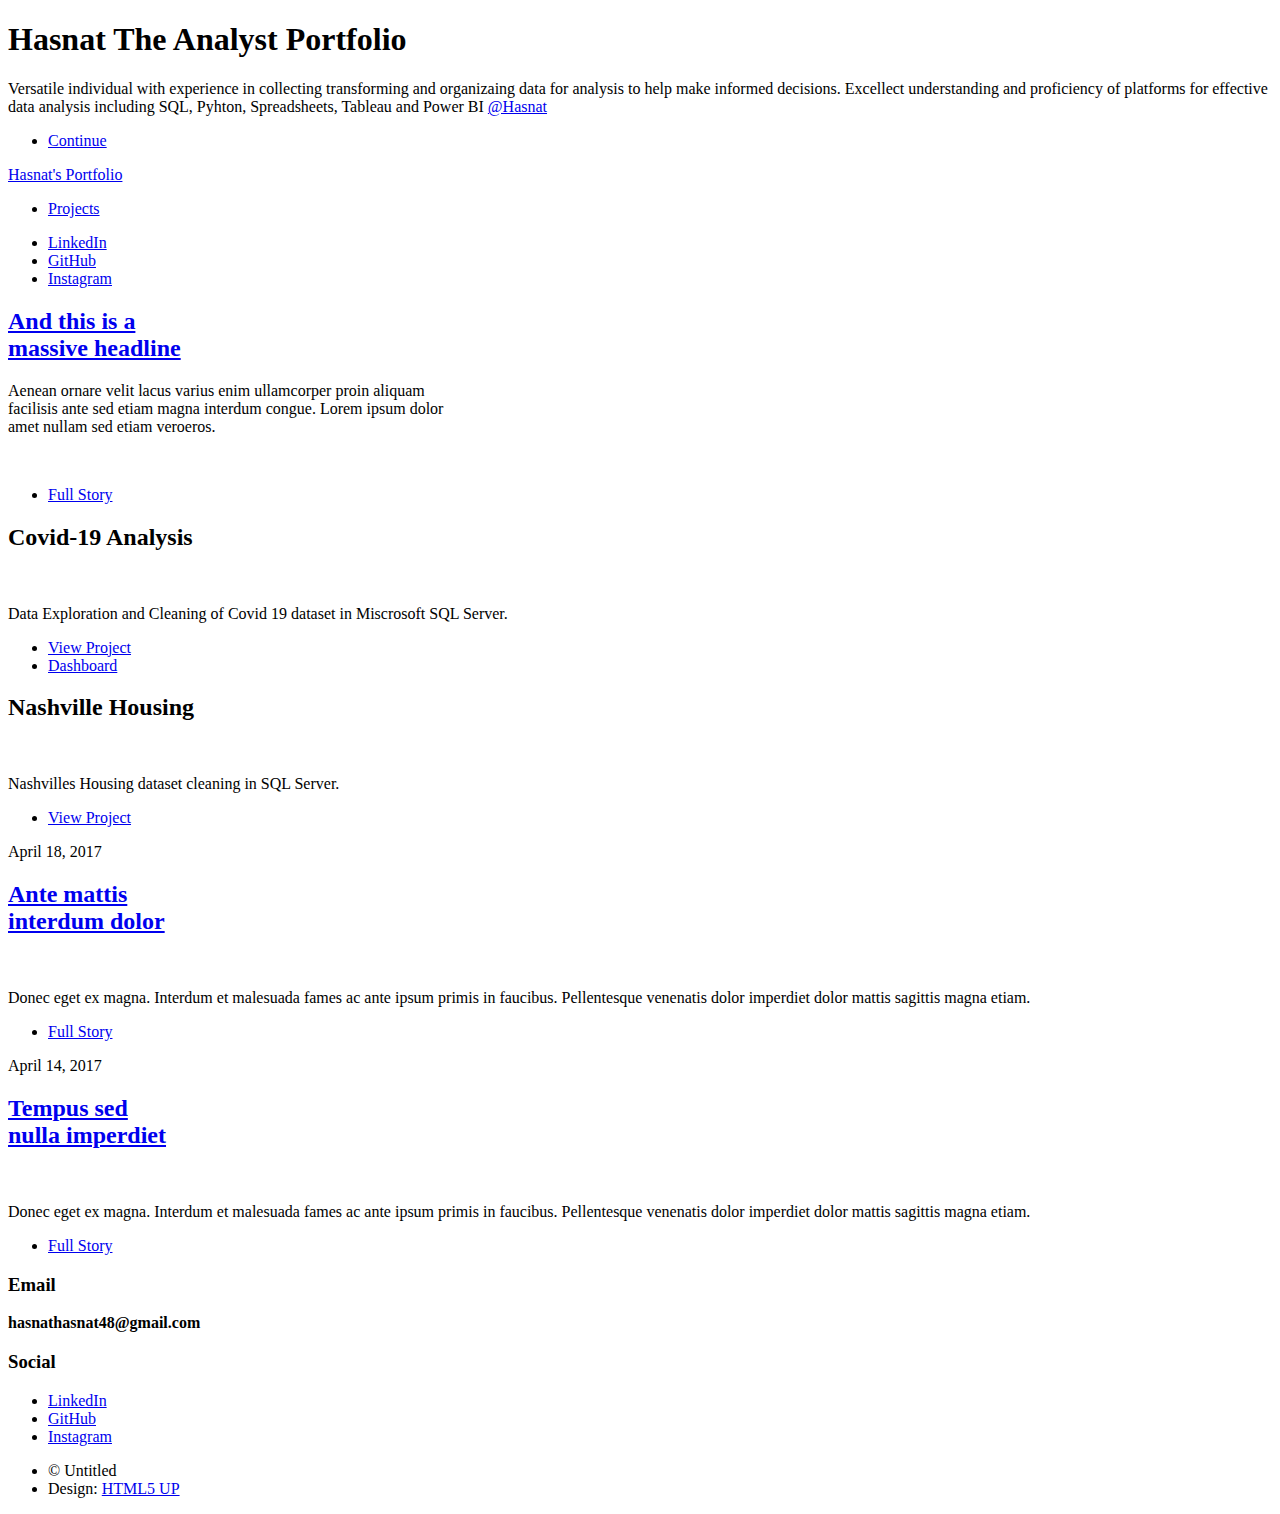
==== index.html @ 5e666e0b "initial commit" ====
<!DOCTYPE HTML>
<!--
	Massively by HTML5 UP
	html5up.net | @ajlkn
	Free for personal and commercial use under the CCA 3.0 license (html5up.net/license)
-->
<html>
	<head>
		<title>Hasnat The Analyst</title>
		<meta charset="utf-8" />
		<meta name="viewport" content="width=device-width, initial-scale=1, user-scalable=no" />
		<link rel="stylesheet" href="assets/css/main.css" />
		<noscript><link rel="stylesheet" href="assets/css/noscript.css" /></noscript>
	</head>
	<body class="is-preload">

		<!-- Wrapper -->
			<div id="wrapper" class="fade-in">

				<!-- Intro -->
					<div id="intro">
						<h1>Hasnat The Analyst Portfolio<br/></h1>
						<p>Versatile individual with experience in collecting transforming and organizaing data for analysis to help make informed decisions. Excellect understanding and proficiency of platforms for effective data analysis including SQL, Pyhton, Spreadsheets, Tableau and Power BI <a href="https://www.linkedin.com/in/hasnat-ahmad-4b296a195/">@Hasnat</a> </p>
						<ul class="actions">
							<li><a href="#header" class="button icon solid solo fa-arrow-down scrolly">Continue</a></li>
						</ul>
					</div>

				<!-- Header -->
					<header id="header">
						<a href="index.html" class="logo">Hasnat's Portfolio</a>
					</header>

				<!-- Nav -->
					<nav id="nav">
						<ul class="links">
							<li class="active"><a href="index.html">Projects</a></li>
						</ul>
						<ul class="icons">
							<li><a href="https://www.linkedin.com/in/hasnat-ahmad-4b296a195/" class="icon brands alt fa-linkedin" target="_blank"><span class="label">LinkedIn</span></a></li>
							<li><a href="https://github.com/MalikHasnat1999?tab=repositories" class="icon brands alt fa-github" target="_blank"><span class="label">GitHub</span></a></li>
							<li><a href="https://www.instagram.com/_hasnat_malik/?theme=dark" class="icon brands alt fa-instagram" target="_blank"><span class="label">Instagram</span></a></li>
						</ul>
					</nav>

				<!-- Main -->
					<div id="main">

						<!-- Featured Post -->
							<article class="post featured">
								<header class="major">
									<h2><a href="#">And this is a<br />
									massive headline</a></h2>
									<p>Aenean ornare velit lacus varius enim ullamcorper proin aliquam<br />
									facilisis ante sed etiam magna interdum congue. Lorem ipsum dolor<br />
									amet nullam sed etiam veroeros.</p>
								</header>
								<a href="#" class="image main"><img src="images/pic01.jpg" alt="" /></a>
								<ul class="actions special">
									<li><a href="#" class="button large">Full Story</a></li>
								</ul>
							</article>

						<!-- Posts -->
							<section class="posts">
								<article>
									<header>
										<h2><a>Covid-19 Analysis<br /></a></h2>
									</header>
									<a class="image fit"><img src="images/Covid.jpeg" alt="" /></a>
									<p>Data Exploration and Cleaning of Covid 19 dataset in Miscrosoft SQL Server.</p>
									<ul class="actions special">
										<li><a href="https://github.com/MalikHasnat1999/Data-Analysis/blob/master/COVID-19.sql" class="button", target= "_blank">View Project</a></li>
										<li><a href="https://public.tableau.com/app/profile/hasnat3077/viz/CovidDashboard_16616248392490/Dashboard1" class="button", target= "_blank">Dashboard</a></li>
									</ul>
								</article>
								<article>
									<header>
										<h2><a>Nashville Housing</a></h2>
									</header>
									<a class="image fit"><img src="images/housing.jpeg" alt="" /></a>
									<p>Nashvilles Housing dataset cleaning in SQL Server.</p>
									<ul class="actions special">
										<li><a href="https://github.com/MalikHasnat1999/Data-Analysis/blob/master/Nashville.sql" class="button" target="_blank">View Project</a></li>
										
									</ul>
								</article>
								<article>
									<header>
										<span class="date">April 18, 2017</span>
										<h2><a href="#">Ante mattis<br />
										interdum dolor</a></h2>
									</header>
									<a href="#" class="image fit"><img src="images/pic04.jpg" alt="" /></a>
									<p>Donec eget ex magna. Interdum et malesuada fames ac ante ipsum primis in faucibus. Pellentesque venenatis dolor imperdiet dolor mattis sagittis magna etiam.</p>
									<ul class="actions special">
										<li><a href="#" class="button">Full Story</a></li>
									</ul>
								</article>
								<article>
									<header>
										<span class="date">April 14, 2017</span>
										<h2><a href="#">Tempus sed<br />
										nulla imperdiet</a></h2>
									</header>
									<a href="#" class="image fit"><img src="images/pic05.jpg" alt="" /></a>
									<p>Donec eget ex magna. Interdum et malesuada fames ac ante ipsum primis in faucibus. Pellentesque venenatis dolor imperdiet dolor mattis sagittis magna etiam.</p>
									<ul class="actions special">
										<li><a href="#" class="button">Full Story</a></li>
									</ul>
								</article>
								
							</section>

						

					</div>

				<!-- Footer -->
					<footer id="footer">
												
							<section>
								<h3>Email</h3>
								<p><b>hasnathasnat48@gmail.com</b></a></p>
							</section>
							<section>
								<h3>Social</h3>
								<ul class="icons alt">
									<li><a href="https://www.linkedin.com/in/hasnat-ahmad-4b296a195/" class="icon brands alt fa-linkedin" target="_blank"><span class="label">LinkedIn</span></a></li>
									<li><a href="https://github.com/MalikHasnat1999?tab=repositories" class="icon brands alt fa-github" target="_blank"><span class="label">GitHub</span></a></li>
									<li><a href="https://www.instagram.com/_hasnat_malik/?theme=dark" class="icon brands alt fa-instagram" target="_blank"><span class="label">Instagram</span></a></li>
								</ul>
							</section>
						</section>
					</footer>

				<!-- Copyright -->
					<div id="copyright">
						<ul><li>&copy; Untitled</li><li>Design: <a href="https://html5up.net">HTML5 UP</a></li></ul>
					</div>

			</div>

		<!-- Scripts -->
			<script src="assets/js/jquery.min.js"></script>
			<script src="assets/js/jquery.scrollex.min.js"></script>
			<script src="assets/js/jquery.scrolly.min.js"></script>
			<script src="assets/js/browser.min.js"></script>
			<script src="assets/js/breakpoints.min.js"></script>
			<script src="assets/js/util.js"></script>
			<script src="assets/js/main.js"></script>

	</body>
</html>
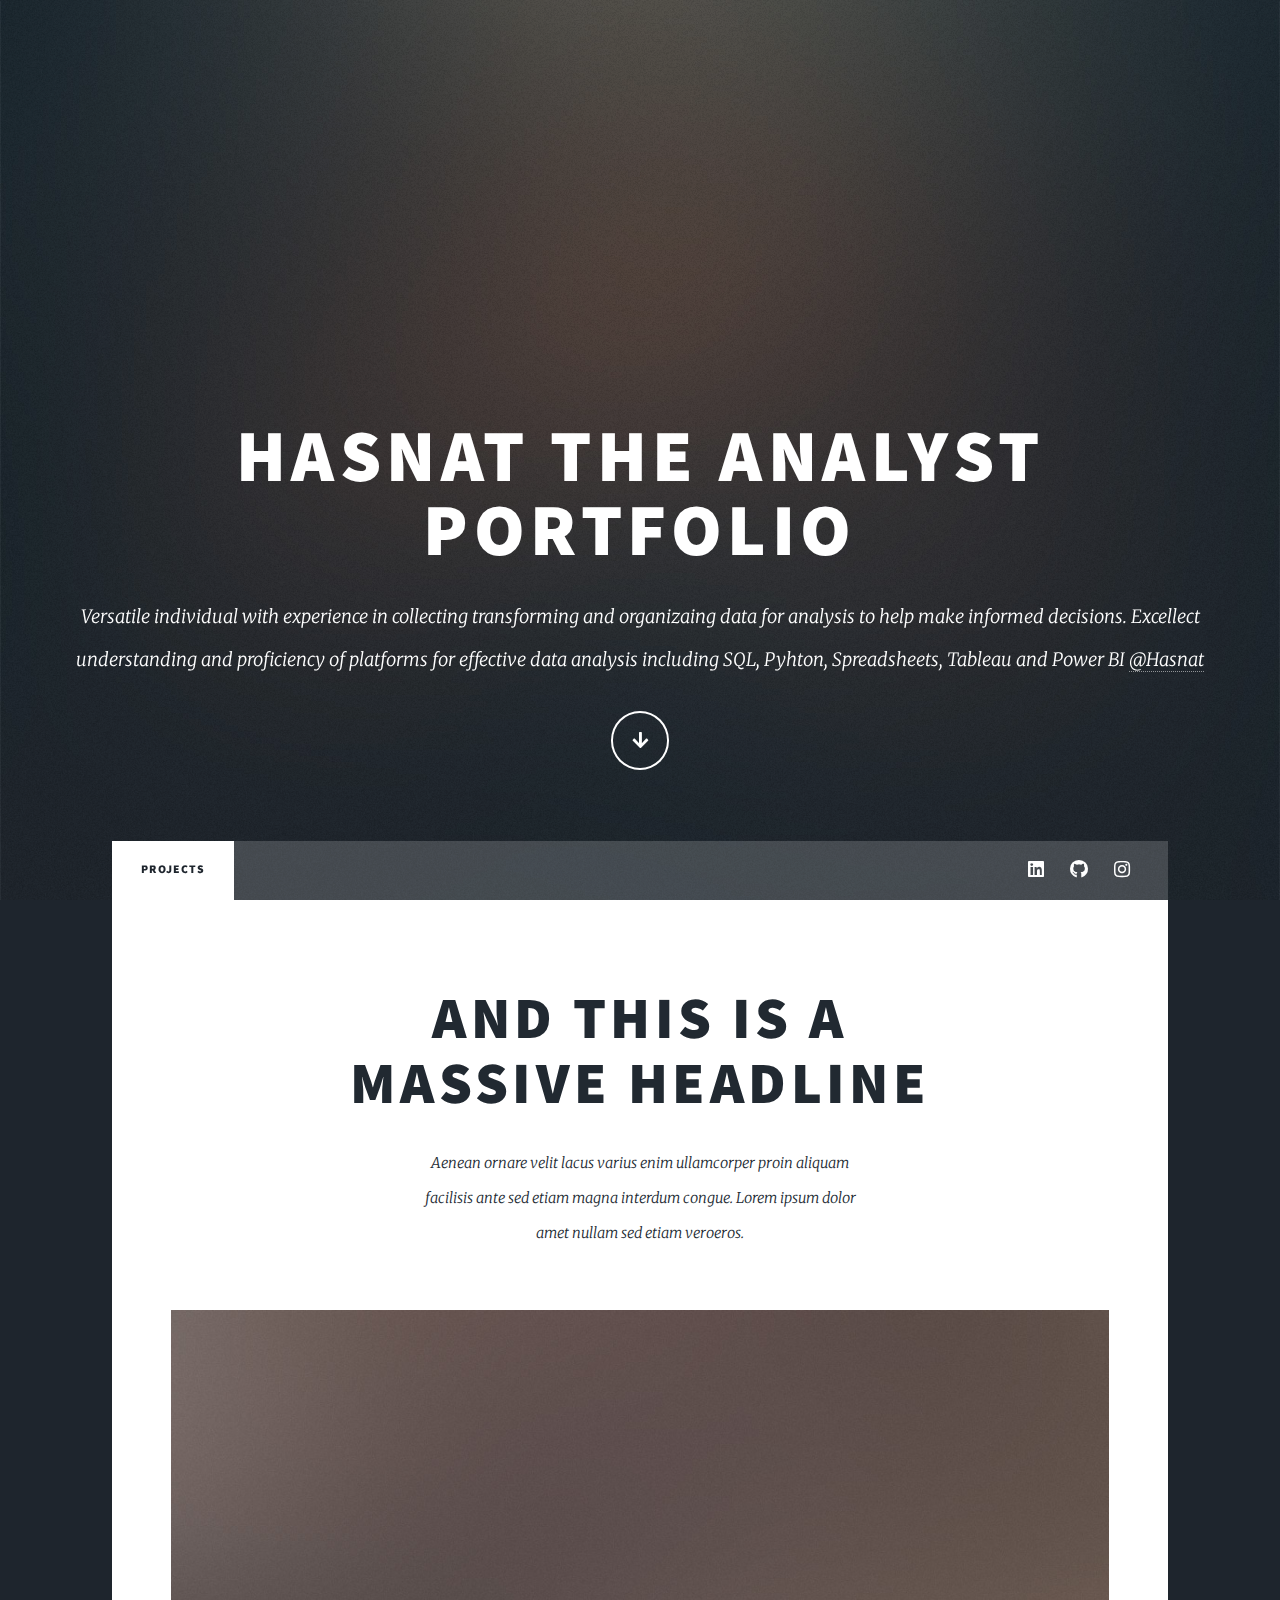
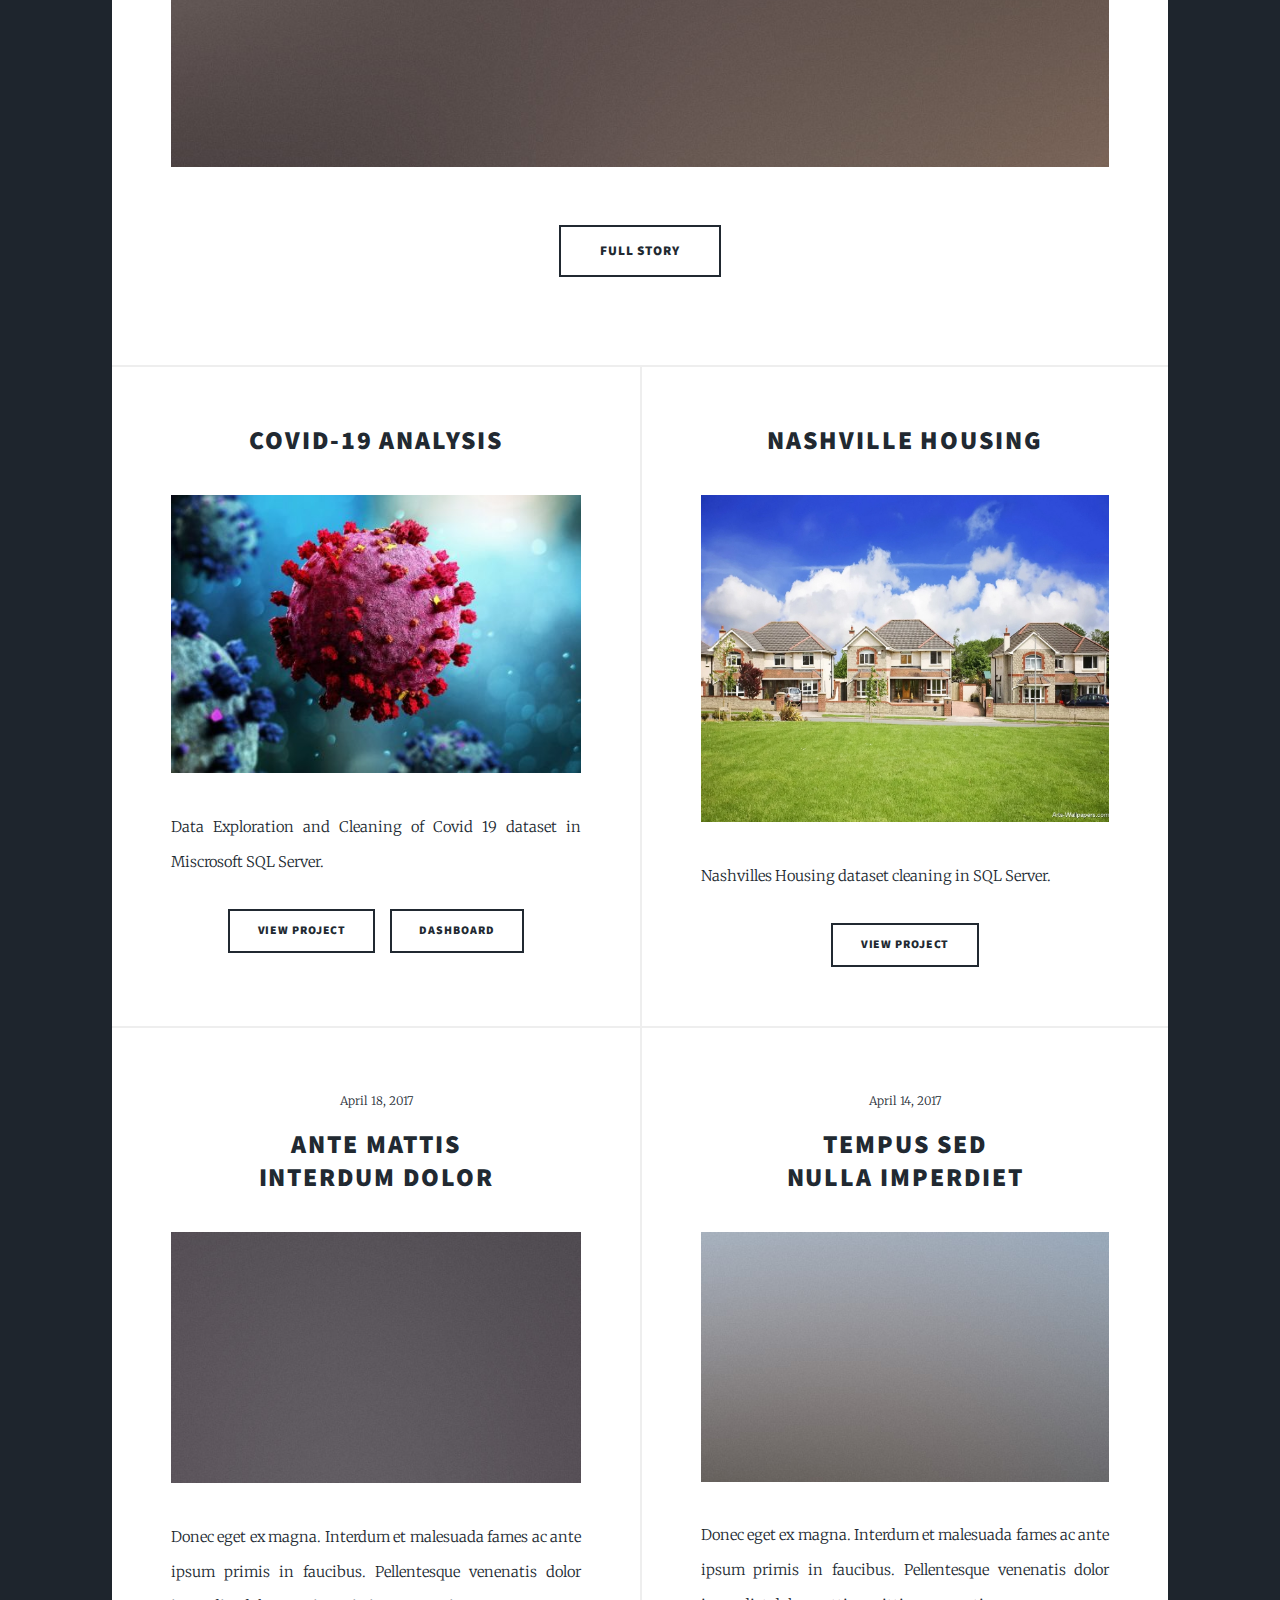
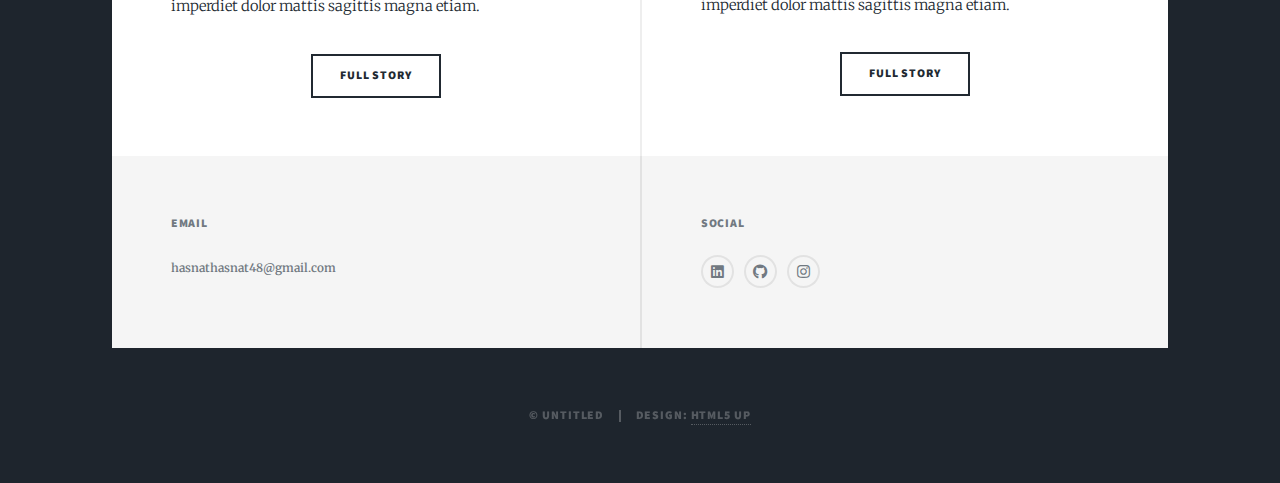
==== commit 3f925037: "Add files via upload" ====
--- a/index.html
+++ b/index.html
@@ -67,7 +67,7 @@
 									<header>
 										<h2><a>Covid-19 Analysis<br /></a></h2>
 									</header>
-									<a class="image fit"><img src="images/Covid.jpeg" alt="" /></a>
+									<a class="image fit"><img src="images/covid.jpeg" alt="" /></a>
 									<p>Data Exploration and Cleaning of Covid 19 dataset in Miscrosoft SQL Server.</p>
 									<ul class="actions special">
 										<li><a href="https://github.com/MalikHasnat1999/Data-Analysis/blob/master/COVID-19.sql" class="button", target= "_blank">View Project</a></li>
--- a/assets/css/main.css
+++ b/assets/css/main.css
@@ -0,0 +1,4689 @@
+@import url(fontawesome-all.min.css);
+@import url("https://fonts.googleapis.com/css?family=Merriweather:300,700,300italic,700italic|Source+Sans+Pro:900");
+
+/*
+	Massively by HTML5 UP
+	html5up.net | @ajlkn
+	Free for personal and commercial use under the CCA 3.0 license (html5up.net/license)
+*/
+
+html, body, div, span, applet, object,
+iframe, h1, h2, h3, h4, h5, h6, p, blockquote,
+pre, a, abbr, acronym, address, big, cite,
+code, del, dfn, em, img, ins, kbd, q, s, samp,
+small, strike, strong, sub, sup, tt, var, b,
+u, i, center, dl, dt, dd, ol, ul, li, fieldset,
+form, label, legend, table, caption, tbody,
+tfoot, thead, tr, th, td, article, aside,
+canvas, details, embed, figure, figcaption,
+footer, header, hgroup, menu, nav, output, ruby,
+section, summary, time, mark, audio, video {
+	margin: 0;
+	padding: 0;
+	border: 0;
+	font-size: 100%;
+	font: inherit;
+	vertical-align: baseline;}
+
+article, aside, details, figcaption, figure,
+footer, header, hgroup, menu, nav, section {
+	display: block;}
+
+body {
+	line-height: 1;
+}
+
+ol, ul {
+	list-style: none;
+}
+
+blockquote, q {
+	quotes: none;
+}
+
+	blockquote:before, blockquote:after, q:before, q:after {
+		content: '';
+		content: none;
+	}
+
+table {
+	border-collapse: collapse;
+	border-spacing: 0;
+}
+
+body {
+	-webkit-text-size-adjust: none;
+}
+
+mark {
+	background-color: transparent;
+	color: inherit;
+}
+
+input::-moz-focus-inner {
+	border: 0;
+	padding: 0;
+}
+
+input, select, textarea {
+	-moz-appearance: none;
+	-webkit-appearance: none;
+	-ms-appearance: none;
+	appearance: none;
+}
+
+/* Basic */
+
+	@-ms-viewport {
+		width: device-width;
+	}
+
+	body {
+		-ms-overflow-style: scrollbar;
+	}
+
+	@media screen and (max-width: 480px) {
+
+		html, body {
+			min-width: 320px;
+		}
+
+	}
+
+	html {
+		box-sizing: border-box;
+	}
+
+	*, *:before, *:after {
+		box-sizing: inherit;
+	}
+
+	body {
+		background-color: #1e252d;
+	}
+
+		body.is-preload *, body.is-preload *:before, body.is-preload *:after {
+			-moz-animation: none !important;
+			-webkit-animation: none !important;
+			-ms-animation: none !important;
+			animation: none !important;
+			-moz-transition: none !important;
+			-webkit-transition: none !important;
+			-ms-transition: none !important;
+			transition: none !important;
+		}
+
+/* Type */
+
+	html {
+		font-size: 16pt;
+	}
+
+		@media screen and (max-width: 1680px) {
+
+			html {
+				font-size: 12pt;
+			}
+
+		}
+
+		@media screen and (max-width: 1280px) {
+
+			html {
+				font-size: 11pt;
+			}
+
+		}
+
+		@media screen and (max-width: 360px) {
+
+			html {
+				font-size: 10pt;
+			}
+
+		}
+
+	body {
+		color: #212931;
+	}
+
+	body, input, select, textarea {
+		font-family: "Merriweather", Georgia, serif;
+		font-weight: 300;
+		font-size: 1rem;
+		line-height: 2.375;
+	}
+
+	a {
+		-moz-transition: color 0.2s ease-in-out, background-color 0.2s ease-in-out, border-color 0.2s ease-in-out, box-shadow 0.2s ease-in-out;
+		-webkit-transition: color 0.2s ease-in-out, background-color 0.2s ease-in-out, border-color 0.2s ease-in-out, box-shadow 0.2s ease-in-out;
+		-ms-transition: color 0.2s ease-in-out, background-color 0.2s ease-in-out, border-color 0.2s ease-in-out, box-shadow 0.2s ease-in-out;
+		transition: color 0.2s ease-in-out, background-color 0.2s ease-in-out, border-color 0.2s ease-in-out, box-shadow 0.2s ease-in-out;
+		border-bottom: dotted 1px;
+		text-decoration: none;
+	}
+
+		a:hover {
+			border-bottom-color: transparent;
+		}
+
+	strong, b {
+		font-weight: 600;
+	}
+
+	em, i {
+		font-style: italic;
+	}
+
+	p {
+		text-align: justify;
+		margin: 0 0 2rem 0;
+	}
+
+	h1, h2, h3, h4, h5, h6 {
+		font-family: "Source Sans Pro", Helvetica, sans-serif;
+		font-weight: 900;
+		line-height: 1.5;
+		letter-spacing: 0.075em;
+		text-transform: uppercase;
+		margin: 0 0 1rem 0;
+	}
+
+		h1 a, h2 a, h3 a, h4 a, h5 a, h6 a {
+			border-bottom: 0;
+			color: inherit;
+			text-decoration: none;
+		}
+
+	h1 {
+		font-size: 4rem;
+		line-height: 1.1;
+		margin: 0 0 2rem 0;
+	}
+
+	h2 {
+		font-size: 1.75rem;
+		line-height: 1.3;
+		margin: 0 0 1.5rem 0;
+	}
+
+	h3 {
+		font-size: 1.25rem;
+		margin: 0 0 1.5rem 0;
+	}
+
+	h4 {
+		font-size: 1rem;
+	}
+
+	h5 {
+		font-size: 0.9rem;
+	}
+
+	h6 {
+		font-size: 0.8rem;
+	}
+
+	sub {
+		font-size: 0.8rem;
+		position: relative;
+		top: 0.5rem;
+	}
+
+	sup {
+		font-size: 0.8rem;
+		position: relative;
+		top: -0.5rem;
+	}
+
+	blockquote {
+		border-left: solid 4px;
+		font-style: italic;
+		margin: 0 0 2rem 0;
+		padding: 0.5rem 0 0.5rem 2rem;
+	}
+
+	code {
+		border: solid 2px;
+		font-family: "Courier New", monospace;
+		font-size: 0.9rem;
+		margin: 0 0.25rem;
+		padding: 0.25rem 0.65rem;
+	}
+
+	pre {
+		-webkit-overflow-scrolling: touch;
+		font-family: "Courier New", monospace;
+		font-size: 0.9rem;
+		margin: 0 0 2rem 0;
+	}
+
+		pre code {
+			display: block;
+			line-height: 1.75;
+			padding: 1rem 1.5rem;
+			overflow-x: auto;
+		}
+
+	hr {
+		border: 0;
+		border-bottom: solid 2px;
+		margin: 3rem 0;
+	}
+
+		hr.major {
+			margin: 5rem 0;
+		}
+
+	.align-left {
+		text-align: left;
+	}
+
+	.align-center {
+		text-align: center;
+	}
+
+	.align-right {
+		text-align: right;
+	}
+
+	input, select, textarea {
+		color: #212931;
+	}
+
+	a {
+		color: #212931;
+		border-bottom-color: rgba(33, 41, 49, 0.5);
+	}
+
+		a:hover {
+			border-bottom-color: transparent;
+			color: #18bfef !important;
+		}
+
+	strong, b {
+		color: #212931;
+	}
+
+	h1, h2, h3, h4, h5, h6 {
+		color: #212931;
+	}
+
+	blockquote {
+		border-left-color: #eeeeee;
+	}
+
+	code {
+		background: rgba(220, 220, 220, 0.25);
+		border-color: #eeeeee;
+	}
+
+	hr {
+		border-bottom-color: #eeeeee;
+	}
+
+/* Row */
+
+	.row {
+		display: flex;
+		flex-wrap: wrap;
+		box-sizing: border-box;
+		align-items: stretch;
+	}
+
+		.row > * {
+			box-sizing: border-box;
+		}
+
+		.row.gtr-uniform > * > :last-child {
+			margin-bottom: 0;
+		}
+
+		.row.aln-left {
+			justify-content: flex-start;
+		}
+
+		.row.aln-center {
+			justify-content: center;
+		}
+
+		.row.aln-right {
+			justify-content: flex-end;
+		}
+
+		.row.aln-top {
+			align-items: flex-start;
+		}
+
+		.row.aln-middle {
+			align-items: center;
+		}
+
+		.row.aln-bottom {
+			align-items: flex-end;
+		}
+
+		.row > .imp {
+			order: -1;
+		}
+
+		.row > .col-1 {
+			width: 8.33333%;
+		}
+
+		.row > .off-1 {
+			margin-left: 8.33333%;
+		}
+
+		.row > .col-2 {
+			width: 16.66667%;
+		}
+
+		.row > .off-2 {
+			margin-left: 16.66667%;
+		}
+
+		.row > .col-3 {
+			width: 25%;
+		}
+
+		.row > .off-3 {
+			margin-left: 25%;
+		}
+
+		.row > .col-4 {
+			width: 33.33333%;
+		}
+
+		.row > .off-4 {
+			margin-left: 33.33333%;
+		}
+
+		.row > .col-5 {
+			width: 41.66667%;
+		}
+
+		.row > .off-5 {
+			margin-left: 41.66667%;
+		}
+
+		.row > .col-6 {
+			width: 50%;
+		}
+
+		.row > .off-6 {
+			margin-left: 50%;
+		}
+
+		.row > .col-7 {
+			width: 58.33333%;
+		}
+
+		.row > .off-7 {
+			margin-left: 58.33333%;
+		}
+
+		.row > .col-8 {
+			width: 66.66667%;
+		}
+
+		.row > .off-8 {
+			margin-left: 66.66667%;
+		}
+
+		.row > .col-9 {
+			width: 75%;
+		}
+
+		.row > .off-9 {
+			margin-left: 75%;
+		}
+
+		.row > .col-10 {
+			width: 83.33333%;
+		}
+
+		.row > .off-10 {
+			margin-left: 83.33333%;
+		}
+
+		.row > .col-11 {
+			width: 91.66667%;
+		}
+
+		.row > .off-11 {
+			margin-left: 91.66667%;
+		}
+
+		.row > .col-12 {
+			width: 100%;
+		}
+
+		.row > .off-12 {
+			margin-left: 100%;
+		}
+
+		.row.gtr-0 {
+			margin-top: 0;
+			margin-left: 0rem;
+		}
+
+			.row.gtr-0 > * {
+				padding: 0 0 0 0rem;
+			}
+
+			.row.gtr-0.gtr-uniform {
+				margin-top: 0rem;
+			}
+
+				.row.gtr-0.gtr-uniform > * {
+					padding-top: 0rem;
+				}
+
+		.row.gtr-25 {
+			margin-top: 0;
+			margin-left: -0.375rem;
+		}
+
+			.row.gtr-25 > * {
+				padding: 0 0 0 0.375rem;
+			}
+
+			.row.gtr-25.gtr-uniform {
+				margin-top: -0.375rem;
+			}
+
+				.row.gtr-25.gtr-uniform > * {
+					padding-top: 0.375rem;
+				}
+
+		.row.gtr-50 {
+			margin-top: 0;
+			margin-left: -0.75rem;
+		}
+
+			.row.gtr-50 > * {
+				padding: 0 0 0 0.75rem;
+			}
+
+			.row.gtr-50.gtr-uniform {
+				margin-top: -0.75rem;
+			}
+
+				.row.gtr-50.gtr-uniform > * {
+					padding-top: 0.75rem;
+				}
+
+		.row {
+			margin-top: 0;
+			margin-left: -1.5rem;
+		}
+
+			.row > * {
+				padding: 0 0 0 1.5rem;
+			}
+
+			.row.gtr-uniform {
+				margin-top: -1.5rem;
+			}
+
+				.row.gtr-uniform > * {
+					padding-top: 1.5rem;
+				}
+
+		.row.gtr-150 {
+			margin-top: 0;
+			margin-left: -2.25rem;
+		}
+
+			.row.gtr-150 > * {
+				padding: 0 0 0 2.25rem;
+			}
+
+			.row.gtr-150.gtr-uniform {
+				margin-top: -2.25rem;
+			}
+
+				.row.gtr-150.gtr-uniform > * {
+					padding-top: 2.25rem;
+				}
+
+		.row.gtr-200 {
+			margin-top: 0;
+			margin-left: -3rem;
+		}
+
+			.row.gtr-200 > * {
+				padding: 0 0 0 3rem;
+			}
+
+			.row.gtr-200.gtr-uniform {
+				margin-top: -3rem;
+			}
+
+				.row.gtr-200.gtr-uniform > * {
+					padding-top: 3rem;
+				}
+
+		@media screen and (max-width: 1680px) {
+
+			.row {
+				display: flex;
+				flex-wrap: wrap;
+				box-sizing: border-box;
+				align-items: stretch;
+			}
+
+				.row > * {
+					box-sizing: border-box;
+				}
+
+				.row.gtr-uniform > * > :last-child {
+					margin-bottom: 0;
+				}
+
+				.row.aln-left {
+					justify-content: flex-start;
+				}
+
+				.row.aln-center {
+					justify-content: center;
+				}
+
+				.row.aln-right {
+					justify-content: flex-end;
+				}
+
+				.row.aln-top {
+					align-items: flex-start;
+				}
+
+				.row.aln-middle {
+					align-items: center;
+				}
+
+				.row.aln-bottom {
+					align-items: flex-end;
+				}
+
+				.row > .imp-xlarge {
+					order: -1;
+				}
+
+				.row > .col-1-xlarge {
+					width: 8.33333%;
+				}
+
+				.row > .off-1-xlarge {
+					margin-left: 8.33333%;
+				}
+
+				.row > .col-2-xlarge {
+					width: 16.66667%;
+				}
+
+				.row > .off-2-xlarge {
+					margin-left: 16.66667%;
+				}
+
+				.row > .col-3-xlarge {
+					width: 25%;
+				}
+
+				.row > .off-3-xlarge {
+					margin-left: 25%;
+				}
+
+				.row > .col-4-xlarge {
+					width: 33.33333%;
+				}
+
+				.row > .off-4-xlarge {
+					margin-left: 33.33333%;
+				}
+
+				.row > .col-5-xlarge {
+					width: 41.66667%;
+				}
+
+				.row > .off-5-xlarge {
+					margin-left: 41.66667%;
+				}
+
+				.row > .col-6-xlarge {
+					width: 50%;
+				}
+
+				.row > .off-6-xlarge {
+					margin-left: 50%;
+				}
+
+				.row > .col-7-xlarge {
+					width: 58.33333%;
+				}
+
+				.row > .off-7-xlarge {
+					margin-left: 58.33333%;
+				}
+
+				.row > .col-8-xlarge {
+					width: 66.66667%;
+				}
+
+				.row > .off-8-xlarge {
+					margin-left: 66.66667%;
+				}
+
+				.row > .col-9-xlarge {
+					width: 75%;
+				}
+
+				.row > .off-9-xlarge {
+					margin-left: 75%;
+				}
+
+				.row > .col-10-xlarge {
+					width: 83.33333%;
+				}
+
+				.row > .off-10-xlarge {
+					margin-left: 83.33333%;
+				}
+
+				.row > .col-11-xlarge {
+					width: 91.66667%;
+				}
+
+				.row > .off-11-xlarge {
+					margin-left: 91.66667%;
+				}
+
+				.row > .col-12-xlarge {
+					width: 100%;
+				}
+
+				.row > .off-12-xlarge {
+					margin-left: 100%;
+				}
+
+				.row.gtr-0 {
+					margin-top: 0;
+					margin-left: 0rem;
+				}
+
+					.row.gtr-0 > * {
+						padding: 0 0 0 0rem;
+					}
+
+					.row.gtr-0.gtr-uniform {
+						margin-top: 0rem;
+					}
+
+						.row.gtr-0.gtr-uniform > * {
+							padding-top: 0rem;
+						}
+
+				.row.gtr-25 {
+					margin-top: 0;
+					margin-left: -0.375rem;
+				}
+
+					.row.gtr-25 > * {
+						padding: 0 0 0 0.375rem;
+					}
+
+					.row.gtr-25.gtr-uniform {
+						margin-top: -0.375rem;
+					}
+
+						.row.gtr-25.gtr-uniform > * {
+							padding-top: 0.375rem;
+						}
+
+				.row.gtr-50 {
+					margin-top: 0;
+					margin-left: -0.75rem;
+				}
+
+					.row.gtr-50 > * {
+						padding: 0 0 0 0.75rem;
+					}
+
+					.row.gtr-50.gtr-uniform {
+						margin-top: -0.75rem;
+					}
+
+						.row.gtr-50.gtr-uniform > * {
+							padding-top: 0.75rem;
+						}
+
+				.row {
+					margin-top: 0;
+					margin-left: -1.5rem;
+				}
+
+					.row > * {
+						padding: 0 0 0 1.5rem;
+					}
+
+					.row.gtr-uniform {
+						margin-top: -1.5rem;
+					}
+
+						.row.gtr-uniform > * {
+							padding-top: 1.5rem;
+						}
+
+				.row.gtr-150 {
+					margin-top: 0;
+					margin-left: -2.25rem;
+				}
+
+					.row.gtr-150 > * {
+						padding: 0 0 0 2.25rem;
+					}
+
+					.row.gtr-150.gtr-uniform {
+						margin-top: -2.25rem;
+					}
+
+						.row.gtr-150.gtr-uniform > * {
+							padding-top: 2.25rem;
+						}
+
+				.row.gtr-200 {
+					margin-top: 0;
+					margin-left: -3rem;
+				}
+
+					.row.gtr-200 > * {
+						padding: 0 0 0 3rem;
+					}
+
+					.row.gtr-200.gtr-uniform {
+						margin-top: -3rem;
+					}
+
+						.row.gtr-200.gtr-uniform > * {
+							padding-top: 3rem;
+						}
+
+		}
+
+		@media screen and (max-width: 1280px) {
+
+			.row {
+				display: flex;
+				flex-wrap: wrap;
+				box-sizing: border-box;
+				align-items: stretch;
+			}
+
+				.row > * {
+					box-sizing: border-box;
+				}
+
+				.row.gtr-uniform > * > :last-child {
+					margin-bottom: 0;
+				}
+
+				.row.aln-left {
+					justify-content: flex-start;
+				}
+
+				.row.aln-center {
+					justify-content: center;
+				}
+
+				.row.aln-right {
+					justify-content: flex-end;
+				}
+
+				.row.aln-top {
+					align-items: flex-start;
+				}
+
+				.row.aln-middle {
+					align-items: center;
+				}
+
+				.row.aln-bottom {
+					align-items: flex-end;
+				}
+
+				.row > .imp-large {
+					order: -1;
+				}
+
+				.row > .col-1-large {
+					width: 8.33333%;
+				}
+
+				.row > .off-1-large {
+					margin-left: 8.33333%;
+				}
+
+				.row > .col-2-large {
+					width: 16.66667%;
+				}
+
+				.row > .off-2-large {
+					margin-left: 16.66667%;
+				}
+
+				.row > .col-3-large {
+					width: 25%;
+				}
+
+				.row > .off-3-large {
+					margin-left: 25%;
+				}
+
+				.row > .col-4-large {
+					width: 33.33333%;
+				}
+
+				.row > .off-4-large {
+					margin-left: 33.33333%;
+				}
+
+				.row > .col-5-large {
+					width: 41.66667%;
+				}
+
+				.row > .off-5-large {
+					margin-left: 41.66667%;
+				}
+
+				.row > .col-6-large {
+					width: 50%;
+				}
+
+				.row > .off-6-large {
+					margin-left: 50%;
+				}
+
+				.row > .col-7-large {
+					width: 58.33333%;
+				}
+
+				.row > .off-7-large {
+					margin-left: 58.33333%;
+				}
+
+				.row > .col-8-large {
+					width: 66.66667%;
+				}
+
+				.row > .off-8-large {
+					margin-left: 66.66667%;
+				}
+
+				.row > .col-9-large {
+					width: 75%;
+				}
+
+				.row > .off-9-large {
+					margin-left: 75%;
+				}
+
+				.row > .col-10-large {
+					width: 83.33333%;
+				}
+
+				.row > .off-10-large {
+					margin-left: 83.33333%;
+				}
+
+				.row > .col-11-large {
+					width: 91.66667%;
+				}
+
+				.row > .off-11-large {
+					margin-left: 91.66667%;
+				}
+
+				.row > .col-12-large {
+					width: 100%;
+				}
+
+				.row > .off-12-large {
+					margin-left: 100%;
+				}
+
+				.row.gtr-0 {
+					margin-top: 0;
+					margin-left: 0rem;
+				}
+
+					.row.gtr-0 > * {
+						padding: 0 0 0 0rem;
+					}
+
+					.row.gtr-0.gtr-uniform {
+						margin-top: 0rem;
+					}
+
+						.row.gtr-0.gtr-uniform > * {
+							padding-top: 0rem;
+						}
+
+				.row.gtr-25 {
+					margin-top: 0;
+					margin-left: -0.375rem;
+				}
+
+					.row.gtr-25 > * {
+						padding: 0 0 0 0.375rem;
+					}
+
+					.row.gtr-25.gtr-uniform {
+						margin-top: -0.375rem;
+					}
+
+						.row.gtr-25.gtr-uniform > * {
+							padding-top: 0.375rem;
+						}
+
+				.row.gtr-50 {
+					margin-top: 0;
+					margin-left: -0.75rem;
+				}
+
+					.row.gtr-50 > * {
+						padding: 0 0 0 0.75rem;
+					}
+
+					.row.gtr-50.gtr-uniform {
+						margin-top: -0.75rem;
+					}
+
+						.row.gtr-50.gtr-uniform > * {
+							padding-top: 0.75rem;
+						}
+
+				.row {
+					margin-top: 0;
+					margin-left: -1.5rem;
+				}
+
+					.row > * {
+						padding: 0 0 0 1.5rem;
+					}
+
+					.row.gtr-uniform {
+						margin-top: -1.5rem;
+					}
+
+						.row.gtr-uniform > * {
+							padding-top: 1.5rem;
+						}
+
+				.row.gtr-150 {
+					margin-top: 0;
+					margin-left: -2.25rem;
+				}
+
+					.row.gtr-150 > * {
+						padding: 0 0 0 2.25rem;
+					}
+
+					.row.gtr-150.gtr-uniform {
+						margin-top: -2.25rem;
+					}
+
+						.row.gtr-150.gtr-uniform > * {
+							padding-top: 2.25rem;
+						}
+
+				.row.gtr-200 {
+					margin-top: 0;
+					margin-left: -3rem;
+				}
+
+					.row.gtr-200 > * {
+						padding: 0 0 0 3rem;
+					}
+
+					.row.gtr-200.gtr-uniform {
+						margin-top: -3rem;
+					}
+
+						.row.gtr-200.gtr-uniform > * {
+							padding-top: 3rem;
+						}
+
+		}
+
+		@media screen and (max-width: 980px) {
+
+			.row {
+				display: flex;
+				flex-wrap: wrap;
+				box-sizing: border-box;
+				align-items: stretch;
+			}
+
+				.row > * {
+					box-sizing: border-box;
+				}
+
+				.row.gtr-uniform > * > :last-child {
+					margin-bottom: 0;
+				}
+
+				.row.aln-left {
+					justify-content: flex-start;
+				}
+
+				.row.aln-center {
+					justify-content: center;
+				}
+
+				.row.aln-right {
+					justify-content: flex-end;
+				}
+
+				.row.aln-top {
+					align-items: flex-start;
+				}
+
+				.row.aln-middle {
+					align-items: center;
+				}
+
+				.row.aln-bottom {
+					align-items: flex-end;
+				}
+
+				.row > .imp-medium {
+					order: -1;
+				}
+
+				.row > .col-1-medium {
+					width: 8.33333%;
+				}
+
+				.row > .off-1-medium {
+					margin-left: 8.33333%;
+				}
+
+				.row > .col-2-medium {
+					width: 16.66667%;
+				}
+
+				.row > .off-2-medium {
+					margin-left: 16.66667%;
+				}
+
+				.row > .col-3-medium {
+					width: 25%;
+				}
+
+				.row > .off-3-medium {
+					margin-left: 25%;
+				}
+
+				.row > .col-4-medium {
+					width: 33.33333%;
+				}
+
+				.row > .off-4-medium {
+					margin-left: 33.33333%;
+				}
+
+				.row > .col-5-medium {
+					width: 41.66667%;
+				}
+
+				.row > .off-5-medium {
+					margin-left: 41.66667%;
+				}
+
+				.row > .col-6-medium {
+					width: 50%;
+				}
+
+				.row > .off-6-medium {
+					margin-left: 50%;
+				}
+
+				.row > .col-7-medium {
+					width: 58.33333%;
+				}
+
+				.row > .off-7-medium {
+					margin-left: 58.33333%;
+				}
+
+				.row > .col-8-medium {
+					width: 66.66667%;
+				}
+
+				.row > .off-8-medium {
+					margin-left: 66.66667%;
+				}
+
+				.row > .col-9-medium {
+					width: 75%;
+				}
+
+				.row > .off-9-medium {
+					margin-left: 75%;
+				}
+
+				.row > .col-10-medium {
+					width: 83.33333%;
+				}
+
+				.row > .off-10-medium {
+					margin-left: 83.33333%;
+				}
+
+				.row > .col-11-medium {
+					width: 91.66667%;
+				}
+
+				.row > .off-11-medium {
+					margin-left: 91.66667%;
+				}
+
+				.row > .col-12-medium {
+					width: 100%;
+				}
+
+				.row > .off-12-medium {
+					margin-left: 100%;
+				}
+
+				.row.gtr-0 {
+					margin-top: 0;
+					margin-left: 0rem;
+				}
+
+					.row.gtr-0 > * {
+						padding: 0 0 0 0rem;
+					}
+
+					.row.gtr-0.gtr-uniform {
+						margin-top: 0rem;
+					}
+
+						.row.gtr-0.gtr-uniform > * {
+							padding-top: 0rem;
+						}
+
+				.row.gtr-25 {
+					margin-top: 0;
+					margin-left: -0.375rem;
+				}
+
+					.row.gtr-25 > * {
+						padding: 0 0 0 0.375rem;
+					}
+
+					.row.gtr-25.gtr-uniform {
+						margin-top: -0.375rem;
+					}
+
+						.row.gtr-25.gtr-uniform > * {
+							padding-top: 0.375rem;
+						}
+
+				.row.gtr-50 {
+					margin-top: 0;
+					margin-left: -0.75rem;
+				}
+
+					.row.gtr-50 > * {
+						padding: 0 0 0 0.75rem;
+					}
+
+					.row.gtr-50.gtr-uniform {
+						margin-top: -0.75rem;
+					}
+
+						.row.gtr-50.gtr-uniform > * {
+							padding-top: 0.75rem;
+						}
+
+				.row {
+					margin-top: 0;
+					margin-left: -1.5rem;
+				}
+
+					.row > * {
+						padding: 0 0 0 1.5rem;
+					}
+
+					.row.gtr-uniform {
+						margin-top: -1.5rem;
+					}
+
+						.row.gtr-uniform > * {
+							padding-top: 1.5rem;
+						}
+
+				.row.gtr-150 {
+					margin-top: 0;
+					margin-left: -2.25rem;
+				}
+
+					.row.gtr-150 > * {
+						padding: 0 0 0 2.25rem;
+					}
+
+					.row.gtr-150.gtr-uniform {
+						margin-top: -2.25rem;
+					}
+
+						.row.gtr-150.gtr-uniform > * {
+							padding-top: 2.25rem;
+						}
+
+				.row.gtr-200 {
+					margin-top: 0;
+					margin-left: -3rem;
+				}
+
+					.row.gtr-200 > * {
+						padding: 0 0 0 3rem;
+					}
+
+					.row.gtr-200.gtr-uniform {
+						margin-top: -3rem;
+					}
+
+						.row.gtr-200.gtr-uniform > * {
+							padding-top: 3rem;
+						}
+
+		}
+
+		@media screen and (max-width: 736px) {
+
+			.row {
+				display: flex;
+				flex-wrap: wrap;
+				box-sizing: border-box;
+				align-items: stretch;
+			}
+
+				.row > * {
+					box-sizing: border-box;
+				}
+
+				.row.gtr-uniform > * > :last-child {
+					margin-bottom: 0;
+				}
+
+				.row.aln-left {
+					justify-content: flex-start;
+				}
+
+				.row.aln-center {
+					justify-content: center;
+				}
+
+				.row.aln-right {
+					justify-content: flex-end;
+				}
+
+				.row.aln-top {
+					align-items: flex-start;
+				}
+
+				.row.aln-middle {
+					align-items: center;
+				}
+
+				.row.aln-bottom {
+					align-items: flex-end;
+				}
+
+				.row > .imp-small {
+					order: -1;
+				}
+
+				.row > .col-1-small {
+					width: 8.33333%;
+				}
+
+				.row > .off-1-small {
+					margin-left: 8.33333%;
+				}
+
+				.row > .col-2-small {
+					width: 16.66667%;
+				}
+
+				.row > .off-2-small {
+					margin-left: 16.66667%;
+				}
+
+				.row > .col-3-small {
+					width: 25%;
+				}
+
+				.row > .off-3-small {
+					margin-left: 25%;
+				}
+
+				.row > .col-4-small {
+					width: 33.33333%;
+				}
+
+				.row > .off-4-small {
+					margin-left: 33.33333%;
+				}
+
+				.row > .col-5-small {
+					width: 41.66667%;
+				}
+
+				.row > .off-5-small {
+					margin-left: 41.66667%;
+				}
+
+				.row > .col-6-small {
+					width: 50%;
+				}
+
+				.row > .off-6-small {
+					margin-left: 50%;
+				}
+
+				.row > .col-7-small {
+					width: 58.33333%;
+				}
+
+				.row > .off-7-small {
+					margin-left: 58.33333%;
+				}
+
+				.row > .col-8-small {
+					width: 66.66667%;
+				}
+
+				.row > .off-8-small {
+					margin-left: 66.66667%;
+				}
+
+				.row > .col-9-small {
+					width: 75%;
+				}
+
+				.row > .off-9-small {
+					margin-left: 75%;
+				}
+
+				.row > .col-10-small {
+					width: 83.33333%;
+				}
+
+				.row > .off-10-small {
+					margin-left: 83.33333%;
+				}
+
+				.row > .col-11-small {
+					width: 91.66667%;
+				}
+
+				.row > .off-11-small {
+					margin-left: 91.66667%;
+				}
+
+				.row > .col-12-small {
+					width: 100%;
+				}
+
+				.row > .off-12-small {
+					margin-left: 100%;
+				}
+
+				.row.gtr-0 {
+					margin-top: 0;
+					margin-left: 0rem;
+				}
+
+					.row.gtr-0 > * {
+						padding: 0 0 0 0rem;
+					}
+
+					.row.gtr-0.gtr-uniform {
+						margin-top: 0rem;
+					}
+
+						.row.gtr-0.gtr-uniform > * {
+							padding-top: 0rem;
+						}
+
+				.row.gtr-25 {
+					margin-top: 0;
+					margin-left: -0.375rem;
+				}
+
+					.row.gtr-25 > * {
+						padding: 0 0 0 0.375rem;
+					}
+
+					.row.gtr-25.gtr-uniform {
+						margin-top: -0.375rem;
+					}
+
+						.row.gtr-25.gtr-uniform > * {
+							padding-top: 0.375rem;
+						}
+
+				.row.gtr-50 {
+					margin-top: 0;
+					margin-left: -0.75rem;
+				}
+
+					.row.gtr-50 > * {
+						padding: 0 0 0 0.75rem;
+					}
+
+					.row.gtr-50.gtr-uniform {
+						margin-top: -0.75rem;
+					}
+
+						.row.gtr-50.gtr-uniform > * {
+							padding-top: 0.75rem;
+						}
+
+				.row {
+					margin-top: 0;
+					margin-left: -1.5rem;
+				}
+
+					.row > * {
+						padding: 0 0 0 1.5rem;
+					}
+
+					.row.gtr-uniform {
+						margin-top: -1.5rem;
+					}
+
+						.row.gtr-uniform > * {
+							padding-top: 1.5rem;
+						}
+
+				.row.gtr-150 {
+					margin-top: 0;
+					margin-left: -2.25rem;
+				}
+
+					.row.gtr-150 > * {
+						padding: 0 0 0 2.25rem;
+					}
+
+					.row.gtr-150.gtr-uniform {
+						margin-top: -2.25rem;
+					}
+
+						.row.gtr-150.gtr-uniform > * {
+							padding-top: 2.25rem;
+						}
+
+				.row.gtr-200 {
+					margin-top: 0;
+					margin-left: -3rem;
+				}
+
+					.row.gtr-200 > * {
+						padding: 0 0 0 3rem;
+					}
+
+					.row.gtr-200.gtr-uniform {
+						margin-top: -3rem;
+					}
+
+						.row.gtr-200.gtr-uniform > * {
+							padding-top: 3rem;
+						}
+
+		}
+
+		@media screen and (max-width: 480px) {
+
+			.row {
+				display: flex;
+				flex-wrap: wrap;
+				box-sizing: border-box;
+				align-items: stretch;
+			}
+
+				.row > * {
+					box-sizing: border-box;
+				}
+
+				.row.gtr-uniform > * > :last-child {
+					margin-bottom: 0;
+				}
+
+				.row.aln-left {
+					justify-content: flex-start;
+				}
+
+				.row.aln-center {
+					justify-content: center;
+				}
+
+				.row.aln-right {
+					justify-content: flex-end;
+				}
+
+				.row.aln-top {
+					align-items: flex-start;
+				}
+
+				.row.aln-middle {
+					align-items: center;
+				}
+
+				.row.aln-bottom {
+					align-items: flex-end;
+				}
+
+				.row > .imp-xsmall {
+					order: -1;
+				}
+
+				.row > .col-1-xsmall {
+					width: 8.33333%;
+				}
+
+				.row > .off-1-xsmall {
+					margin-left: 8.33333%;
+				}
+
+				.row > .col-2-xsmall {
+					width: 16.66667%;
+				}
+
+				.row > .off-2-xsmall {
+					margin-left: 16.66667%;
+				}
+
+				.row > .col-3-xsmall {
+					width: 25%;
+				}
+
+				.row > .off-3-xsmall {
+					margin-left: 25%;
+				}
+
+				.row > .col-4-xsmall {
+					width: 33.33333%;
+				}
+
+				.row > .off-4-xsmall {
+					margin-left: 33.33333%;
+				}
+
+				.row > .col-5-xsmall {
+					width: 41.66667%;
+				}
+
+				.row > .off-5-xsmall {
+					margin-left: 41.66667%;
+				}
+
+				.row > .col-6-xsmall {
+					width: 50%;
+				}
+
+				.row > .off-6-xsmall {
+					margin-left: 50%;
+				}
+
+				.row > .col-7-xsmall {
+					width: 58.33333%;
+				}
+
+				.row > .off-7-xsmall {
+					margin-left: 58.33333%;
+				}
+
+				.row > .col-8-xsmall {
+					width: 66.66667%;
+				}
+
+				.row > .off-8-xsmall {
+					margin-left: 66.66667%;
+				}
+
+				.row > .col-9-xsmall {
+					width: 75%;
+				}
+
+				.row > .off-9-xsmall {
+					margin-left: 75%;
+				}
+
+				.row > .col-10-xsmall {
+					width: 83.33333%;
+				}
+
+				.row > .off-10-xsmall {
+					margin-left: 83.33333%;
+				}
+
+				.row > .col-11-xsmall {
+					width: 91.66667%;
+				}
+
+				.row > .off-11-xsmall {
+					margin-left: 91.66667%;
+				}
+
+				.row > .col-12-xsmall {
+					width: 100%;
+				}
+
+				.row > .off-12-xsmall {
+					margin-left: 100%;
+				}
+
+				.row.gtr-0 {
+					margin-top: 0;
+					margin-left: 0rem;
+				}
+
+					.row.gtr-0 > * {
+						padding: 0 0 0 0rem;
+					}
+
+					.row.gtr-0.gtr-uniform {
+						margin-top: 0rem;
+					}
+
+						.row.gtr-0.gtr-uniform > * {
+							padding-top: 0rem;
+						}
+
+				.row.gtr-25 {
+					margin-top: 0;
+					margin-left: -0.375rem;
+				}
+
+					.row.gtr-25 > * {
+						padding: 0 0 0 0.375rem;
+					}
+
+					.row.gtr-25.gtr-uniform {
+						margin-top: -0.375rem;
+					}
+
+						.row.gtr-25.gtr-uniform > * {
+							padding-top: 0.375rem;
+						}
+
+				.row.gtr-50 {
+					margin-top: 0;
+					margin-left: -0.75rem;
+				}
+
+					.row.gtr-50 > * {
+						padding: 0 0 0 0.75rem;
+					}
+
+					.row.gtr-50.gtr-uniform {
+						margin-top: -0.75rem;
+					}
+
+						.row.gtr-50.gtr-uniform > * {
+							padding-top: 0.75rem;
+						}
+
+				.row {
+					margin-top: 0;
+					margin-left: -1.5rem;
+				}
+
+					.row > * {
+						padding: 0 0 0 1.5rem;
+					}
+
+					.row.gtr-uniform {
+						margin-top: -1.5rem;
+					}
+
+						.row.gtr-uniform > * {
+							padding-top: 1.5rem;
+						}
+
+				.row.gtr-150 {
+					margin-top: 0;
+					margin-left: -2.25rem;
+				}
+
+					.row.gtr-150 > * {
+						padding: 0 0 0 2.25rem;
+					}
+
+					.row.gtr-150.gtr-uniform {
+						margin-top: -2.25rem;
+					}
+
+						.row.gtr-150.gtr-uniform > * {
+							padding-top: 2.25rem;
+						}
+
+				.row.gtr-200 {
+					margin-top: 0;
+					margin-left: -3rem;
+				}
+
+					.row.gtr-200 > * {
+						padding: 0 0 0 3rem;
+					}
+
+					.row.gtr-200.gtr-uniform {
+						margin-top: -3rem;
+					}
+
+						.row.gtr-200.gtr-uniform > * {
+							padding-top: 3rem;
+						}
+
+		}
+
+		@media screen and (max-width: 360px) {
+
+			.row {
+				display: flex;
+				flex-wrap: wrap;
+				box-sizing: border-box;
+				align-items: stretch;
+			}
+
+				.row > * {
+					box-sizing: border-box;
+				}
+
+				.row.gtr-uniform > * > :last-child {
+					margin-bottom: 0;
+				}
+
+				.row.aln-left {
+					justify-content: flex-start;
+				}
+
+				.row.aln-center {
+					justify-content: center;
+				}
+
+				.row.aln-right {
+					justify-content: flex-end;
+				}
+
+				.row.aln-top {
+					align-items: flex-start;
+				}
+
+				.row.aln-middle {
+					align-items: center;
+				}
+
+				.row.aln-bottom {
+					align-items: flex-end;
+				}
+
+				.row > .imp-xxsmall {
+					order: -1;
+				}
+
+				.row > .col-1-xxsmall {
+					width: 8.33333%;
+				}
+
+				.row > .off-1-xxsmall {
+					margin-left: 8.33333%;
+				}
+
+				.row > .col-2-xxsmall {
+					width: 16.66667%;
+				}
+
+				.row > .off-2-xxsmall {
+					margin-left: 16.66667%;
+				}
+
+				.row > .col-3-xxsmall {
+					width: 25%;
+				}
+
+				.row > .off-3-xxsmall {
+					margin-left: 25%;
+				}
+
+				.row > .col-4-xxsmall {
+					width: 33.33333%;
+				}
+
+				.row > .off-4-xxsmall {
+					margin-left: 33.33333%;
+				}
+
+				.row > .col-5-xxsmall {
+					width: 41.66667%;
+				}
+
+				.row > .off-5-xxsmall {
+					margin-left: 41.66667%;
+				}
+
+				.row > .col-6-xxsmall {
+					width: 50%;
+				}
+
+				.row > .off-6-xxsmall {
+					margin-left: 50%;
+				}
+
+				.row > .col-7-xxsmall {
+					width: 58.33333%;
+				}
+
+				.row > .off-7-xxsmall {
+					margin-left: 58.33333%;
+				}
+
+				.row > .col-8-xxsmall {
+					width: 66.66667%;
+				}
+
+				.row > .off-8-xxsmall {
+					margin-left: 66.66667%;
+				}
+
+				.row > .col-9-xxsmall {
+					width: 75%;
+				}
+
+				.row > .off-9-xxsmall {
+					margin-left: 75%;
+				}
+
+				.row > .col-10-xxsmall {
+					width: 83.33333%;
+				}
+
+				.row > .off-10-xxsmall {
+					margin-left: 83.33333%;
+				}
+
+				.row > .col-11-xxsmall {
+					width: 91.66667%;
+				}
+
+				.row > .off-11-xxsmall {
+					margin-left: 91.66667%;
+				}
+
+				.row > .col-12-xxsmall {
+					width: 100%;
+				}
+
+				.row > .off-12-xxsmall {
+					margin-left: 100%;
+				}
+
+				.row.gtr-0 {
+					margin-top: 0;
+					margin-left: 0rem;
+				}
+
+					.row.gtr-0 > * {
+						padding: 0 0 0 0rem;
+					}
+
+					.row.gtr-0.gtr-uniform {
+						margin-top: 0rem;
+					}
+
+						.row.gtr-0.gtr-uniform > * {
+							padding-top: 0rem;
+						}
+
+				.row.gtr-25 {
+					margin-top: 0;
+					margin-left: -0.375rem;
+				}
+
+					.row.gtr-25 > * {
+						padding: 0 0 0 0.375rem;
+					}
+
+					.row.gtr-25.gtr-uniform {
+						margin-top: -0.375rem;
+					}
+
+						.row.gtr-25.gtr-uniform > * {
+							padding-top: 0.375rem;
+						}
+
+				.row.gtr-50 {
+					margin-top: 0;
+					margin-left: -0.75rem;
+				}
+
+					.row.gtr-50 > * {
+						padding: 0 0 0 0.75rem;
+					}
+
+					.row.gtr-50.gtr-uniform {
+						margin-top: -0.75rem;
+					}
+
+						.row.gtr-50.gtr-uniform > * {
+							padding-top: 0.75rem;
+						}
+
+				.row {
+					margin-top: 0;
+					margin-left: -1.5rem;
+				}
+
+					.row > * {
+						padding: 0 0 0 1.5rem;
+					}
+
+					.row.gtr-uniform {
+						margin-top: -1.5rem;
+					}
+
+						.row.gtr-uniform > * {
+							padding-top: 1.5rem;
+						}
+
+				.row.gtr-150 {
+					margin-top: 0;
+					margin-left: -2.25rem;
+				}
+
+					.row.gtr-150 > * {
+						padding: 0 0 0 2.25rem;
+					}
+
+					.row.gtr-150.gtr-uniform {
+						margin-top: -2.25rem;
+					}
+
+						.row.gtr-150.gtr-uniform > * {
+							padding-top: 2.25rem;
+						}
+
+				.row.gtr-200 {
+					margin-top: 0;
+					margin-left: -3rem;
+				}
+
+					.row.gtr-200 > * {
+						padding: 0 0 0 3rem;
+					}
+
+					.row.gtr-200.gtr-uniform {
+						margin-top: -3rem;
+					}
+
+						.row.gtr-200.gtr-uniform > * {
+							padding-top: 3rem;
+						}
+
+		}
+
+/* Box */
+
+	.box {
+		border: solid 2px;
+		margin-bottom: 2rem;
+		padding: 1.5rem;
+	}
+
+		.box > :last-child,
+		.box > :last-child > :last-child,
+		.box > :last-child > :last-child > :last-child {
+			margin-bottom: 0;
+		}
+
+		.box.alt {
+			border: 0;
+			border-radius: 0;
+			padding: 0;
+		}
+
+	.box {
+		border-color: #eeeeee;
+	}
+
+/* Button */
+
+	input[type="submit"],
+	input[type="reset"],
+	input[type="button"],
+	button,
+	.button {
+		-moz-appearance: none;
+		-webkit-appearance: none;
+		-ms-appearance: none;
+		appearance: none;
+		-moz-transition: background-color 0.2s ease-in-out, box-shadow 0.2s ease-in-out, color 0.2s ease-in-out;
+		-webkit-transition: background-color 0.2s ease-in-out, box-shadow 0.2s ease-in-out, color 0.2s ease-in-out;
+		-ms-transition: background-color 0.2s ease-in-out, box-shadow 0.2s ease-in-out, color 0.2s ease-in-out;
+		transition: background-color 0.2s ease-in-out, box-shadow 0.2s ease-in-out, color 0.2s ease-in-out;
+		border: 0;
+		border-radius: 0;
+		cursor: pointer;
+		display: inline-block;
+		font-family: "Source Sans Pro", Helvetica, sans-serif;
+		font-size: 0.8rem;
+		font-weight: 900;
+		letter-spacing: 0.075em;
+		height: 3rem;
+		line-height: 3rem;
+		padding: 0 2rem;
+		text-align: center;
+		text-decoration: none;
+		text-transform: uppercase;
+		white-space: nowrap;
+	}
+
+		input[type="submit"].icon:before,
+		input[type="reset"].icon:before,
+		input[type="button"].icon:before,
+		button.icon:before,
+		.button.icon:before {
+			margin-right: 0.5rem;
+		}
+
+		input[type="submit"].icon.solo,
+		input[type="reset"].icon.solo,
+		input[type="button"].icon.solo,
+		button.icon.solo,
+		.button.icon.solo {
+			position: relative;
+			width: 4rem;
+			height: 4rem;
+			line-height: 4rem;
+			border-radius: 4rem;
+			text-indent: 4rem;
+			overflow: hidden;
+			padding: 0;
+			white-space: nowrap;
+		}
+
+			input[type="submit"].icon.solo:before,
+			input[type="reset"].icon.solo:before,
+			input[type="button"].icon.solo:before,
+			button.icon.solo:before,
+			.button.icon.solo:before {
+				position: absolute;
+				display: block;
+				top: 0;
+				left: 0;
+				width: inherit;
+				height: inherit;
+				line-height: inherit;
+				font-size: 1.25rem;
+				margin-right: 0;
+				text-align: center;
+				text-indent: 0;
+			}
+
+		input[type="submit"].fit,
+		input[type="reset"].fit,
+		input[type="button"].fit,
+		button.fit,
+		.button.fit {
+			width: 100%;
+		}
+
+		input[type="submit"].small,
+		input[type="reset"].small,
+		input[type="button"].small,
+		button.small,
+		.button.small {
+			font-size: 0.7rem;
+			height: 2.5rem;
+			line-height: 2.5rem;
+			padding: 0 1.5rem;
+		}
+
+		input[type="submit"].large,
+		input[type="reset"].large,
+		input[type="button"].large,
+		button.large,
+		.button.large {
+			font-size: 0.9rem;
+			height: 3.5rem;
+			line-height: 3.5rem;
+			padding: 0 2.75rem;
+		}
+
+		@media screen and (max-width: 980px) {
+
+			input[type="submit"],
+			input[type="reset"],
+			input[type="button"],
+			button,
+			.button {
+				font-size: 0.9rem;
+				height: 3.25rem;
+				line-height: 3.25rem;
+			}
+
+				input[type="submit"].large,
+				input[type="reset"].large,
+				input[type="button"].large,
+				button.large,
+				.button.large {
+					font-size: 1rem;
+					height: 3.75rem;
+					line-height: 3.75rem;
+				}
+
+		}
+
+		input[type="submit"].disabled, input[type="submit"]:disabled,
+		input[type="reset"].disabled,
+		input[type="reset"]:disabled,
+		input[type="button"].disabled,
+		input[type="button"]:disabled,
+		button.disabled,
+		button:disabled,
+		.button.disabled,
+		.button:disabled {
+			pointer-events: none;
+			opacity: 0.25;
+		}
+
+	input[type="submit"],
+	input[type="reset"],
+	input[type="button"],
+	button,
+	.button {
+		background-color: transparent;
+		box-shadow: inset 0 0 0 2px #212931;
+		color: #212931 !important;
+	}
+
+		input[type="submit"]:hover,
+		input[type="reset"]:hover,
+		input[type="button"]:hover,
+		button:hover,
+		.button:hover {
+			box-shadow: inset 0 0 0 2px #18bfef;
+			color: #18bfef !important;
+		}
+
+		input[type="submit"].primary,
+		input[type="reset"].primary,
+		input[type="button"].primary,
+		button.primary,
+		.button.primary {
+			background-color: #212931;
+			box-shadow: none;
+			color: #ffffff !important;
+		}
+
+			input[type="submit"].primary:hover,
+			input[type="reset"].primary:hover,
+			input[type="button"].primary:hover,
+			button.primary:hover,
+			.button.primary:hover {
+				background-color: #18bfef;
+			}
+
+/* Form */
+
+	form {
+		margin: 0 0 2rem 0;
+	}
+
+		form > :last-child {
+			margin-bottom: 0;
+		}
+
+		form > .fields {
+			display: -moz-flex;
+			display: -webkit-flex;
+			display: -ms-flex;
+			display: flex;
+			-moz-flex-wrap: wrap;
+			-webkit-flex-wrap: wrap;
+			-ms-flex-wrap: wrap;
+			flex-wrap: wrap;
+			width: calc(100% + 3rem);
+			margin: -1.5rem 0 2rem -1.5rem;
+		}
+
+			form > .fields > .field {
+				-moz-flex-grow: 0;
+				-webkit-flex-grow: 0;
+				-ms-flex-grow: 0;
+				flex-grow: 0;
+				-moz-flex-shrink: 0;
+				-webkit-flex-shrink: 0;
+				-ms-flex-shrink: 0;
+				flex-shrink: 0;
+				padding: 1.5rem 0 0 1.5rem;
+				width: calc(100% - 1.5rem);
+			}
+
+				form > .fields > .field.half {
+					width: calc(50% - 0.75rem);
+				}
+
+				form > .fields > .field.third {
+					width: calc(100%/3 - 0.5rem);
+				}
+
+				form > .fields > .field.quarter {
+					width: calc(25% - 0.375rem);
+				}
+
+		@media screen and (max-width: 480px) {
+
+			form > .fields {
+				width: calc(100% + 3rem);
+				margin: -1.5rem 0 2rem -1.5rem;
+			}
+
+				form > .fields > .field {
+					padding: 1.5rem 0 0 1.5rem;
+					width: calc(100% - 1.5rem);
+				}
+
+					form > .fields > .field.half {
+						width: calc(100% - 1.5rem);
+					}
+
+					form > .fields > .field.third {
+						width: calc(100% - 1.5rem);
+					}
+
+					form > .fields > .field.quarter {
+						width: calc(100% - 1.5rem);
+					}
+
+		}
+
+	label {
+		display: block;
+		font-family: "Source Sans Pro", Helvetica, sans-serif;
+		font-weight: 900;
+		line-height: 1.5;
+		letter-spacing: 0.075em;
+		font-size: 0.8rem;
+		text-transform: uppercase;
+		margin: 0 0 0.75rem 0;
+	}
+
+		@media screen and (max-width: 980px) {
+
+			label {
+				font-size: 0.9rem;
+			}
+
+		}
+
+	input[type="text"],
+	input[type="password"],
+	input[type="email"],
+	select,
+	textarea {
+		-moz-appearance: none;
+		-webkit-appearance: none;
+		-ms-appearance: none;
+		appearance: none;
+		background: transparent;
+		border-radius: 0;
+		border: solid 2px;
+		color: inherit;
+		display: block;
+		outline: 0;
+		padding: 0 1rem;
+		text-decoration: none;
+		width: 100%;
+	}
+
+		input[type="text"]:invalid,
+		input[type="password"]:invalid,
+		input[type="email"]:invalid,
+		select:invalid,
+		textarea:invalid {
+			box-shadow: none;
+		}
+
+	select {
+		background-size: 1.25rem;
+		background-repeat: no-repeat;
+		background-position: calc(100% - 1rem) center;
+		height: 3rem;
+		padding-right: 3rem;
+		text-overflow: ellipsis;
+	}
+
+		select:focus::-ms-value {
+			background-color: transparent;
+		}
+
+		select::-ms-expand {
+			display: none;
+		}
+
+	input[type="text"],
+	input[type="password"],
+	input[type="email"],
+	select {
+		height: 3rem;
+	}
+
+	textarea {
+		padding: 0.75rem 1rem;
+	}
+
+	input[type="checkbox"],
+	input[type="radio"] {
+		-moz-appearance: none;
+		-webkit-appearance: none;
+		-ms-appearance: none;
+		appearance: none;
+		display: block;
+		float: left;
+		margin-right: -2rem;
+		opacity: 0;
+		width: 1rem;
+		z-index: -1;
+	}
+
+		input[type="checkbox"] + label,
+		input[type="radio"] + label {
+			text-decoration: none;
+			cursor: pointer;
+			display: inline-block;
+			font-size: 1rem;
+			letter-spacing: 0;
+			font-family: "Merriweather", Georgia, serif;
+			text-transform: none;
+			font-weight: 300;
+			padding-left: 2.8rem;
+			padding-right: 1rem;
+			position: relative;
+		}
+
+			input[type="checkbox"] + label:before,
+			input[type="radio"] + label:before {
+				-moz-osx-font-smoothing: grayscale;
+				-webkit-font-smoothing: antialiased;
+				display: inline-block;
+				font-style: normal;
+				font-variant: normal;
+				text-rendering: auto;
+				line-height: 1;
+				text-transform: none !important;
+				font-family: 'Font Awesome 5 Free';
+				font-weight: 900;
+			}
+
+			input[type="checkbox"] + label:before,
+			input[type="radio"] + label:before {
+				border-radius: 0;
+				border: solid 2px;
+				content: '';
+				display: inline-block;
+				font-size: 0.8rem;
+				height: 1.8rem;
+				left: 0;
+				line-height: 1.65rem;
+				position: absolute;
+				text-align: center;
+				top: -0.125rem;
+				width: 1.8rem;
+			}
+
+		input[type="checkbox"]:checked + label:before,
+		input[type="radio"]:checked + label:before {
+			content: '\f00c';
+		}
+
+	input[type="checkbox"] + label:before {
+		border-radius: 0;
+	}
+
+	input[type="radio"] + label:before {
+		border-radius: 100%;
+	}
+
+	::-webkit-input-placeholder {
+		opacity: 1.0;
+	}
+
+	:-moz-placeholder {
+		opacity: 1.0;
+	}
+
+	::-moz-placeholder {
+		opacity: 1.0;
+	}
+
+	:-ms-input-placeholder {
+		opacity: 1.0;
+	}
+
+	label {
+		color: #212931;
+	}
+
+	input[type="text"],
+	input[type="password"],
+	input[type="email"],
+	select,
+	textarea {
+		border-color: #eeeeee;
+	}
+
+		input[type="text"]:focus,
+		input[type="password"]:focus,
+		input[type="email"]:focus,
+		select:focus,
+		textarea:focus {
+			border-color: #18bfef;
+		}
+
+	select {
+		background-image: url("data:image/svg+xml;charset=utf8,%3Csvg xmlns='http://www.w3.org/2000/svg' width='40' height='40' preserveAspectRatio='none' viewBox='0 0 40 40'%3E%3Cpath d='M9.4,12.3l10.4,10.4l10.4-10.4c0.2-0.2,0.5-0.4,0.9-0.4c0.3,0,0.6,0.1,0.9,0.4l3.3,3.3c0.2,0.2,0.4,0.5,0.4,0.9 c0,0.4-0.1,0.6-0.4,0.9L20.7,31.9c-0.2,0.2-0.5,0.4-0.9,0.4c-0.3,0-0.6-0.1-0.9-0.4L4.3,17.3c-0.2-0.2-0.4-0.5-0.4-0.9 c0-0.4,0.1-0.6,0.4-0.9l3.3-3.3c0.2-0.2,0.5-0.4,0.9-0.4S9.1,12.1,9.4,12.3z' fill='%23eeeeee' /%3E%3C/svg%3E");
+	}
+
+		select option {
+			background-color: #ffffff;
+			color: #212931;
+		}
+
+	.select-wrapper:before {
+		color: #eeeeee;
+	}
+
+	input[type="checkbox"] + label,
+	input[type="radio"] + label {
+		color: #212931;
+	}
+
+		input[type="checkbox"] + label:before,
+		input[type="radio"] + label:before {
+			border-color: #eeeeee;
+		}
+
+	input[type="checkbox"]:checked + label:before,
+	input[type="radio"]:checked + label:before {
+		background-color: #212931;
+		border-color: #212931;
+		color: #ffffff;
+	}
+
+	input[type="checkbox"]:focus + label:before,
+	input[type="radio"]:focus + label:before {
+		border-color: #18bfef;
+	}
+
+	::-webkit-input-placeholder {
+		color: #909498 !important;
+	}
+
+	:-moz-placeholder {
+		color: #909498 !important;
+	}
+
+	::-moz-placeholder {
+		color: #909498 !important;
+	}
+
+	:-ms-input-placeholder {
+		color: #909498 !important;
+	}
+
+	.formerize-placeholder {
+		color: #909498 !important;
+	}
+
+/* Icon */
+
+	.icon {
+		text-decoration: none;
+		border-bottom: none;
+		position: relative;
+	}
+
+		.icon:before {
+			-moz-osx-font-smoothing: grayscale;
+			-webkit-font-smoothing: antialiased;
+			display: inline-block;
+			font-style: normal;
+			font-variant: normal;
+			text-rendering: auto;
+			line-height: 1;
+			text-transform: none !important;
+			font-family: 'Font Awesome 5 Free';
+			font-weight: 400;
+		}
+
+		.icon > .label {
+			display: none;
+		}
+
+		.icon:before {
+			line-height: inherit;
+		}
+
+		.icon.solid:before {
+			font-weight: 900;
+		}
+
+		.icon.brands:before {
+			font-family: 'Font Awesome 5 Brands';
+		}
+
+/* Image */
+
+	.image {
+		border: 0;
+		display: inline-block;
+		position: relative;
+	}
+
+		.image img {
+			display: block;
+		}
+
+		.image.left, .image.right {
+			max-width: 40%;
+		}
+
+			.image.left img, .image.right img {
+				width: 100%;
+			}
+
+		.image.left {
+			float: left;
+			margin: 0 2rem 2rem 0;
+			top: 0.75rem;
+		}
+
+		.image.right {
+			float: right;
+			margin: 0 0 2rem 2rem;
+			top: 0.75rem;
+		}
+
+		.image.fit {
+			display: block;
+			margin: 2.5rem 0;
+			width: 100%;
+		}
+
+			.image.fit:first-child {
+				margin-top: 0;
+			}
+
+			.image.fit img {
+				width: 100%;
+			}
+
+		.image.main {
+			display: block;
+			margin: 4rem 0;
+			width: 100%;
+		}
+
+			.image.main:first-child {
+				margin-top: 0;
+			}
+
+			.image.main img {
+				width: 100%;
+			}
+
+		@media screen and (max-width: 736px) {
+
+			.image.fit {
+				margin: 2rem 0;
+			}
+
+			.image.main {
+				margin: 2rem 0;
+			}
+
+		}
+
+	a.image {
+		overflow: hidden;
+	}
+
+		a.image img {
+			-moz-transition: -moz-transform 0.2s ease-out;
+			-webkit-transition: -webkit-transform 0.2s ease-out;
+			-ms-transition: -ms-transform 0.2s ease-out;
+			transition: transform 0.2s ease-out;
+		}
+
+		a.image:hover img {
+			-moz-transform: scale(1.05);
+			-webkit-transform: scale(1.05);
+			-ms-transform: scale(1.05);
+			transform: scale(1.05);
+		}
+
+/* Actions */
+
+	ul.actions {
+		display: -moz-flex;
+		display: -webkit-flex;
+		display: -ms-flex;
+		display: flex;
+		cursor: default;
+		list-style: none;
+		margin-left: -1rem;
+		padding-left: 0;
+	}
+
+		ul.actions li {
+			padding: 0 0 0 1rem;
+			vertical-align: middle;
+		}
+
+		ul.actions.special {
+			-moz-justify-content: center;
+			-webkit-justify-content: center;
+			-ms-justify-content: center;
+			justify-content: center;
+			width: 100%;
+			margin-left: 0;
+		}
+
+			ul.actions.special li:first-child {
+				padding-left: 0;
+			}
+
+		ul.actions.stacked {
+			-moz-flex-direction: column;
+			-webkit-flex-direction: column;
+			-ms-flex-direction: column;
+			flex-direction: column;
+			margin-left: 0;
+		}
+
+			ul.actions.stacked li {
+				padding: 1.3rem 0 0 0;
+			}
+
+				ul.actions.stacked li:first-child {
+					padding-top: 0;
+				}
+
+		ul.actions.fit {
+			width: calc(100% + 1rem);
+		}
+
+			ul.actions.fit li {
+				-moz-flex-grow: 1;
+				-webkit-flex-grow: 1;
+				-ms-flex-grow: 1;
+				flex-grow: 1;
+				-moz-flex-shrink: 1;
+				-webkit-flex-shrink: 1;
+				-ms-flex-shrink: 1;
+				flex-shrink: 1;
+				width: 100%;
+			}
+
+				ul.actions.fit li > * {
+					width: 100%;
+				}
+
+			ul.actions.fit.stacked {
+				width: 100%;
+			}
+
+		@media screen and (max-width: 480px) {
+
+			ul.actions:not(.fixed) {
+				-moz-flex-direction: column;
+				-webkit-flex-direction: column;
+				-ms-flex-direction: column;
+				flex-direction: column;
+				margin-left: 0;
+				width: 100% !important;
+			}
+
+				ul.actions:not(.fixed) li {
+					-moz-flex-grow: 1;
+					-webkit-flex-grow: 1;
+					-ms-flex-grow: 1;
+					flex-grow: 1;
+					-moz-flex-shrink: 1;
+					-webkit-flex-shrink: 1;
+					-ms-flex-shrink: 1;
+					flex-shrink: 1;
+					padding: 1rem 0 0 0;
+					text-align: center;
+					width: 100%;
+				}
+
+					ul.actions:not(.fixed) li > * {
+						width: 100%;
+					}
+
+					ul.actions:not(.fixed) li:first-child {
+						padding-top: 0;
+					}
+
+					ul.actions:not(.fixed) li input[type="submit"],
+					ul.actions:not(.fixed) li input[type="reset"],
+					ul.actions:not(.fixed) li input[type="button"],
+					ul.actions:not(.fixed) li button,
+					ul.actions:not(.fixed) li .button {
+						width: 100%;
+					}
+
+						ul.actions:not(.fixed) li input[type="submit"].icon:before,
+						ul.actions:not(.fixed) li input[type="reset"].icon:before,
+						ul.actions:not(.fixed) li input[type="button"].icon:before,
+						ul.actions:not(.fixed) li button.icon:before,
+						ul.actions:not(.fixed) li .button.icon:before {
+							margin-left: -0.5rem;
+						}
+
+		}
+
+/* Icons */
+
+	ul.icons {
+		cursor: default;
+		list-style: none;
+		padding-left: 0;
+	}
+
+		ul.icons li {
+			display: inline-block;
+			padding: 0 0.5rem 0 0;
+			vertical-align: middle;
+		}
+
+			ul.icons li:last-child {
+				padding-right: 0;
+			}
+
+			ul.icons li .icon:before {
+				width: 2.25rem;
+				height: 2.25rem;
+				line-height: 2.25rem;
+				display: inline-block;
+				text-align: center;
+				border-radius: 100%;
+				font-size: 1.25rem;
+			}
+
+		ul.icons.alt li .icon:before {
+			-moz-transition: color 0.2s ease-in-out, background-color 0.2s ease-in-out, border-color 0.2s ease-in-out, box-shadow 0.2s ease-in-out;
+			-webkit-transition: color 0.2s ease-in-out, background-color 0.2s ease-in-out, border-color 0.2s ease-in-out, box-shadow 0.2s ease-in-out;
+			-ms-transition: color 0.2s ease-in-out, background-color 0.2s ease-in-out, border-color 0.2s ease-in-out, box-shadow 0.2s ease-in-out;
+			transition: color 0.2s ease-in-out, background-color 0.2s ease-in-out, border-color 0.2s ease-in-out, box-shadow 0.2s ease-in-out;
+			font-size: 1rem;
+		}
+
+/* List */
+
+	ol {
+		list-style: decimal;
+		margin: 0 0 2rem 0;
+		padding-left: 1.25rem;
+	}
+
+		ol li {
+			padding-left: 0.25rem;
+		}
+
+	ul {
+		list-style: disc;
+		margin: 0 0 2rem 0;
+		padding-left: 1rem;
+	}
+
+		ul li {
+			padding-left: 0.5rem;
+		}
+
+		ul.divided {
+			list-style: none;
+			padding-left: 0;
+		}
+
+			ul.divided li {
+				border-top: solid 1px;
+				padding: 0.5rem 0;
+			}
+
+				ul.divided li:first-child {
+					border-top: 0;
+					padding-top: 0;
+				}
+
+	dl {
+		margin: 0 0 2rem 0;
+	}
+
+		dl dt {
+			display: block;
+			font-weight: 600;
+			margin: 0 0 1rem 0;
+		}
+
+		dl dd {
+			margin-left: 2rem;
+		}
+
+	ul.divided li {
+		border-top-color: #eeeeee;
+	}
+
+	ul.icons li a.icon:hover:before {
+		color: #18bfef;
+	}
+
+	ul.icons.alt li .icon:before {
+		box-shadow: inset 0 0 0 2px #eeeeee;
+	}
+
+	ul.icons.alt li a.icon:hover:before {
+		box-shadow: inset 0 0 0 2px #18bfef;
+	}
+
+/* Section/Article */
+
+	section.special, article.special {
+		text-align: center;
+	}
+
+	header {
+		cursor: default;
+	}
+
+		header > .date {
+			display: block;
+			font-size: 0.8rem;
+			height: 1;
+			margin: 0 0 1rem 0;
+			position: relative;
+		}
+
+		header > p {
+			font-style: italic;
+		}
+
+		header > h1 + p {
+			font-size: 1.1rem;
+			margin-top: -0.5rem;
+			line-height: 2;
+		}
+
+		header > h2 + p {
+			font-size: 1rem;
+			margin-top: -0.75rem;
+		}
+
+		header > h3 + p {
+			font-size: 0.9rem;
+			margin-top: -0.75rem;
+		}
+
+		header > h4 + p {
+			font-size: 0.8rem;
+			margin-top: -0.75rem;
+		}
+
+		header.major {
+			margin: 0 0 4rem 0;
+			text-align: center;
+		}
+
+			header.major > :last-child {
+				margin-bottom: 0;
+			}
+
+			header.major > p {
+				margin-top: 0;
+				text-align: center;
+			}
+
+			header.major > .date {
+				font-size: 1rem;
+				margin: 0 0 4rem 0;
+			}
+
+				header.major > .date:before, header.major > .date:after {
+					content: '';
+					display: block;
+					position: absolute;
+					top: 50%;
+					width: calc(50% - 6rem);
+					border-top: solid 2px;
+				}
+
+				header.major > .date:before {
+					left: 0;
+				}
+
+				header.major > .date:after {
+					right: 0;
+				}
+
+		@media screen and (max-width: 980px) {
+
+			header br {
+				display: none;
+			}
+
+		}
+
+		@media screen and (max-width: 736px) {
+
+			header.major {
+				margin: 0 0 2rem 0;
+			}
+
+		}
+
+	header.major .date:before, header.major .date:after {
+		border-top-color: #eeeeee;
+	}
+
+/* Table */
+
+	.table-wrapper {
+		-webkit-overflow-scrolling: touch;
+		overflow-x: auto;
+	}
+
+	table {
+		margin: 0 0 2rem 0;
+		width: 100%;
+	}
+
+		table tbody tr {
+			border: solid 1px;
+			border-left: 0;
+			border-right: 0;
+		}
+
+		table td {
+			padding: 0.75rem 0.75rem;
+		}
+
+		table th {
+			font-family: "Source Sans Pro", Helvetica, sans-serif;
+			font-size: 0.8rem;
+			font-weight: 900;
+			letter-spacing: 0.075em;
+			line-height: 1.5;
+			padding: 0 0.75rem 0.75rem 0.75rem;
+			text-align: left;
+			text-transform: uppercase;
+		}
+
+			@media screen and (max-width: 980px) {
+
+				table th {
+					font-size: 0.9rem;
+				}
+
+			}
+
+		table thead {
+			border-bottom: solid 2px;
+		}
+
+		table tfoot {
+			border-top: solid 2px;
+		}
+
+		table.alt {
+			border-collapse: separate;
+		}
+
+			table.alt tbody tr td {
+				border: solid 1px;
+				border-left-width: 0;
+				border-top-width: 0;
+			}
+
+				table.alt tbody tr td:first-child {
+					border-left-width: 1px;
+				}
+
+			table.alt tbody tr:first-child td {
+				border-top-width: 1px;
+			}
+
+			table.alt thead {
+				border-bottom: 0;
+			}
+
+			table.alt tfoot {
+				border-top: 0;
+			}
+
+	table tbody tr {
+		border-color: #eeeeee;
+	}
+
+		table tbody tr:nth-child(2n + 1) {
+			background-color: rgba(220, 220, 220, 0.25);
+		}
+
+	table th {
+		color: #212931;
+	}
+
+	table thead {
+		border-bottom-color: #eeeeee;
+	}
+
+	table tfoot {
+		border-top-color: #eeeeee;
+	}
+
+	table.alt tbody tr td {
+		border-color: #eeeeee;
+	}
+
+/* Pagination */
+
+	.pagination {
+		display: -moz-inline-flex;
+		display: -webkit-inline-flex;
+		display: -ms-inline-flex;
+		display: inline-flex;
+		-moz-user-select: none;
+		-webkit-user-select: none;
+		-ms-user-select: none;
+		user-select: none;
+		cursor: default;
+		list-style: none;
+		margin: 0 0 2rem 2px;
+		padding: 0;
+	}
+
+		.pagination a, .pagination span {
+			-moz-transition: background-color 0.2s ease-in-out, border-color 0.2s ease-in-out, box-shadow 0.2s ease-in-out, color 0.2s ease-in-out;
+			-webkit-transition: background-color 0.2s ease-in-out, border-color 0.2s ease-in-out, box-shadow 0.2s ease-in-out, color 0.2s ease-in-out;
+			-ms-transition: background-color 0.2s ease-in-out, border-color 0.2s ease-in-out, box-shadow 0.2s ease-in-out, color 0.2s ease-in-out;
+			transition: background-color 0.2s ease-in-out, border-color 0.2s ease-in-out, box-shadow 0.2s ease-in-out, color 0.2s ease-in-out;
+			border: solid 2px;
+			display: inline-block;
+			font-family: "Source Sans Pro", Helvetica, sans-serif;
+			font-size: 0.8rem;
+			font-weight: 900;
+			height: 3rem;
+			letter-spacing: 0.075em;
+			line-height: calc(3rem - 4px);
+			margin-left: -2px;
+			min-width: 3rem;
+			position: relative;
+			text-align: center;
+			text-decoration: none;
+			text-transform: uppercase;
+		}
+
+		.pagination .next, .pagination .previous {
+			text-decoration: none;
+			padding: 0 1.75rem;
+		}
+
+			.pagination .next:before, .pagination .previous:before {
+				-moz-osx-font-smoothing: grayscale;
+				-webkit-font-smoothing: antialiased;
+				display: inline-block;
+				font-style: normal;
+				font-variant: normal;
+				text-rendering: auto;
+				line-height: 1;
+				text-transform: none !important;
+				font-family: 'Font Awesome 5 Free';
+				font-weight: 900;
+			}
+
+			.pagination .next:before, .pagination .previous:before {
+				display: inline-block;
+				color: inherit !important;
+				line-height: inherit;
+			}
+
+		.pagination .previous:before {
+			content: '\f104';
+			margin-right: 0.9375em;
+		}
+
+		.pagination .next:before {
+			content: '\f105';
+			float: right;
+			margin-left: 0.9375em;
+		}
+
+		@media screen and (max-width: 980px) {
+
+			.pagination a, .pagination span {
+				font-size: 0.9rem;
+			}
+
+		}
+
+		@media screen and (max-width: 480px) {
+
+			.pagination .page, .pagination .extra {
+				display: none;
+			}
+
+		}
+
+	.pagination a, .pagination span {
+		border-color: #eeeeee;
+	}
+
+	.pagination a {
+		color: #212931 !important;
+	}
+
+		.pagination a:hover {
+			color: #18bfef !important;
+			border-color: #18bfef;
+			z-index: 1;
+		}
+
+			.pagination a:hover + a,
+			.pagination a:hover + span {
+				border-left-color: #18bfef;
+			}
+
+		.pagination a.active {
+			background-color: #eeeeee;
+		}
+
+	.pagination span {
+		color: #eeeeee;
+	}
+
+/* Wrapper */
+
+	#wrapper {
+		-moz-transition: opacity 0.5s ease;
+		-webkit-transition: opacity 0.5s ease;
+		-ms-transition: opacity 0.5s ease;
+		transition: opacity 0.5s ease;
+		position: relative;
+		z-index: 1;
+		overflow: hidden;
+	}
+
+		#wrapper > .bg {
+			position: absolute;
+			top: 0;
+			left: 0;
+			width: 100%;
+			height: 100%;
+			background-color: #212931;
+			background-image: url("../../images/overlay.png"), linear-gradient(0deg, rgba(0, 0, 0, 0.1), rgba(0, 0, 0, 0.1)), url("../../images/bg.jpg");
+			background-size: auto,								auto,														100% auto;
+			background-position: center,								center,														top center;
+			background-repeat: repeat,								no-repeat,													no-repeat;
+			background-attachment: scroll,								scroll,														scroll;
+			z-index: -1;
+		}
+
+			#wrapper > .bg.fixed {
+				position: fixed;
+				width: 100vw;
+				height: 100vh;
+			}
+
+		#wrapper.fade-in:before {
+			pointer-events: none;
+			-moz-transition: opacity 1s ease-in-out;
+			-webkit-transition: opacity 1s ease-in-out;
+			-ms-transition: opacity 1s ease-in-out;
+			transition: opacity 1s ease-in-out;
+			-moz-transition-delay: 0.75s;
+			-webkit-transition-delay: 0.75s;
+			-ms-transition-delay: 0.75s;
+			transition-delay: 0.75s;
+			background: #1e252d;
+			content: '';
+			display: block;
+			height: 100%;
+			left: 0;
+			opacity: 0;
+			position: fixed;
+			top: 0;
+			width: 100%;
+		}
+
+		body.is-preload #wrapper.fade-in:before {
+			opacity: 1;
+		}
+
+		@media screen and (orientation: portrait) {
+
+			#wrapper > .bg {
+				background-size: auto,								auto,														auto 175%;
+			}
+
+		}
+
+/* Intro */
+
+	#intro {
+		color: #ffffff;
+		padding: 8rem 4rem 6rem 4rem ;
+		-moz-align-items: center;
+		-webkit-align-items: center;
+		-ms-align-items: center;
+		align-items: center;
+		display: -moz-flex;
+		display: -webkit-flex;
+		display: -ms-flex;
+		display: flex;
+		-moz-flex-direction: column;
+		-webkit-flex-direction: column;
+		-ms-flex-direction: column;
+		flex-direction: column;
+		-moz-justify-content: -moz-flex-end;
+		-webkit-justify-content: -webkit-flex-end;
+		-ms-justify-content: -ms-flex-end;
+		justify-content: flex-end;
+		-moz-transition: opacity 1s ease, -moz-transform 1s ease;
+		-webkit-transition: opacity 1s ease, -webkit-transform 1s ease;
+		-ms-transition: opacity 1s ease, -ms-transform 1s ease;
+		transition: opacity 1s ease, transform 1s ease;
+		position: relative;
+		cursor: default;
+		text-align: center;
+		z-index: 1;
+		min-height: 100vh;
+	}
+
+		#intro input, #intro select, #intro textarea {
+			color: #ffffff;
+		}
+
+		#intro a {
+			color: #ffffff;
+			border-bottom-color: rgba(255, 255, 255, 0.5);
+		}
+
+			#intro a:hover {
+				border-bottom-color: transparent;
+				color: #18bfef !important;
+			}
+
+		#intro strong, #intro b {
+			color: #ffffff;
+		}
+
+		#intro h1, #intro h2, #intro h3, #intro h4, #intro h5, #intro h6 {
+			color: #ffffff;
+		}
+
+		#intro blockquote {
+			border-left-color: #ffffff;
+		}
+
+		#intro code {
+			background: rgba(255, 255, 255, 0.075);
+			border-color: #ffffff;
+		}
+
+		#intro hr {
+			border-bottom-color: #ffffff;
+		}
+
+		#intro input[type="submit"],
+		#intro input[type="reset"],
+		#intro input[type="button"],
+		#intro button,
+		#intro .button {
+			background-color: transparent;
+			box-shadow: inset 0 0 0 2px #ffffff;
+			color: #ffffff !important;
+		}
+
+			#intro input[type="submit"]:hover,
+			#intro input[type="reset"]:hover,
+			#intro input[type="button"]:hover,
+			#intro button:hover,
+			#intro .button:hover {
+				box-shadow: inset 0 0 0 2px #18bfef;
+				color: #18bfef !important;
+			}
+
+			#intro input[type="submit"].primary,
+			#intro input[type="reset"].primary,
+			#intro input[type="button"].primary,
+			#intro button.primary,
+			#intro .button.primary {
+				background-color: #ffffff;
+				box-shadow: none;
+				color: #1e252d !important;
+			}
+
+				#intro input[type="submit"].primary:hover,
+				#intro input[type="reset"].primary:hover,
+				#intro input[type="button"].primary:hover,
+				#intro button.primary:hover,
+				#intro .button.primary:hover {
+					background-color: #18bfef;
+				}
+
+		#intro h1 {
+			font-size: 5rem;
+			line-height: 1;
+		}
+
+		#intro p {
+			font-size: 1.25rem;
+			font-style: italic;
+			margin-top: -0.25rem;
+			text-align: center;
+		}
+
+		#intro + #header {
+			margin-top: -20rem;
+		}
+
+			#intro + #header .logo {
+				-moz-transform: translateY(2rem);
+				-webkit-transform: translateY(2rem);
+				-ms-transform: translateY(2rem);
+				transform: translateY(2rem);
+				opacity: 0;
+				visibility: hidden;
+			}
+
+		#intro.hidden {
+			pointer-events: none;
+			-moz-transform: translateY(2rem);
+			-webkit-transform: translateY(2rem);
+			-ms-transform: translateY(2rem);
+			transform: translateY(2rem);
+			-moz-transition: opacity 0.5s ease, -moz-transform 0.5s ease, visibility 0.5s;
+			-webkit-transition: opacity 0.5s ease, -webkit-transform 0.5s ease, visibility 0.5s;
+			-ms-transition: opacity 0.5s ease, -ms-transform 0.5s ease, visibility 0.5s;
+			transition: opacity 0.5s ease, transform 0.5s ease, visibility 0.5s;
+			opacity: 0;
+			visibility: hidden;
+		}
+
+			#intro.hidden + #header .logo {
+				-moz-transform: translateY(0);
+				-webkit-transform: translateY(0);
+				-ms-transform: translateY(0);
+				transform: translateY(0);
+				opacity: 1;
+				visibility: visible;
+			}
+
+		body.is-preload #intro {
+			-moz-transform: translateY(2rem);
+			-webkit-transform: translateY(2rem);
+			-ms-transform: translateY(2rem);
+			transform: translateY(2rem);
+			opacity: 0;
+		}
+
+			body.is-preload #intro:not(.hidden) + #header + #nav {
+				-moz-transform: translateY(4rem);
+				-webkit-transform: translateY(4rem);
+				-ms-transform: translateY(4rem);
+				transform: translateY(4rem);
+				opacity: 0;
+			}
+
+		@media screen and (max-width: 980px) {
+
+			#intro {
+				padding: 4rem 4rem 2rem 4rem ;
+				min-height: 90vh;
+			}
+
+				#intro p br {
+					display: none;
+				}
+
+				#intro + #header {
+					margin-top: -14rem;
+				}
+
+		}
+
+		@media screen and (max-width: 736px) {
+
+			#intro {
+				padding: 3rem 2rem 1rem 2rem ;
+				min-height: 80vh;
+			}
+
+				#intro h1 {
+					font-size: 3.25rem;
+					line-height: 1.1;
+					margin-bottom: 1rem;
+				}
+
+				#intro p {
+					font-size: 1rem;
+					margin-top: 0rem;
+				}
+
+				#intro .actions {
+					display: none;
+				}
+
+		}
+
+/* Header */
+
+	#header {
+		color: #ffffff;
+		-moz-align-items: center;
+		-webkit-align-items: center;
+		-ms-align-items: center;
+		align-items: center;
+		display: -moz-flex;
+		display: -webkit-flex;
+		display: -ms-flex;
+		display: flex;
+		-moz-flex-direction: column;
+		-webkit-flex-direction: column;
+		-ms-flex-direction: column;
+		flex-direction: column;
+		-moz-justify-content: -moz-flex-end;
+		-webkit-justify-content: -webkit-flex-end;
+		-ms-justify-content: -ms-flex-end;
+		justify-content: flex-end;
+		pointer-events: none;
+		-moz-user-select: none;
+		-webkit-user-select: none;
+		-ms-user-select: none;
+		user-select: none;
+		height: 20rem;
+		padding-bottom: 8rem;
+		position: relative;
+		text-align: center;
+		z-index: 2;
+	}
+
+		#header input, #header select, #header textarea {
+			color: #ffffff;
+		}
+
+		#header a {
+			color: #ffffff;
+			border-bottom-color: rgba(255, 255, 255, 0.5);
+		}
+
+			#header a:hover {
+				border-bottom-color: transparent;
+				color: #18bfef !important;
+			}
+
+		#header strong, #header b {
+			color: #ffffff;
+		}
+
+		#header h1, #header h2, #header h3, #header h4, #header h5, #header h6 {
+			color: #ffffff;
+		}
+
+		#header blockquote {
+			border-left-color: #ffffff;
+		}
+
+		#header code {
+			background: rgba(255, 255, 255, 0.075);
+			border-color: #ffffff;
+		}
+
+		#header hr {
+			border-bottom-color: #ffffff;
+		}
+
+		#header .logo {
+			-moz-transition: border-color 0.2s ease-in-out, color 0.2s ease-in-out, opacity 0.5s ease, -moz-transform 0.5s ease, visibility 0.5s;
+			-webkit-transition: border-color 0.2s ease-in-out, color 0.2s ease-in-out, opacity 0.5s ease, -webkit-transform 0.5s ease, visibility 0.5s;
+			-ms-transition: border-color 0.2s ease-in-out, color 0.2s ease-in-out, opacity 0.5s ease, -ms-transform 0.5s ease, visibility 0.5s;
+			transition: border-color 0.2s ease-in-out, color 0.2s ease-in-out, opacity 0.5s ease, transform 0.5s ease, visibility 0.5s;
+			pointer-events: auto;
+			border-style: solid;
+			border-color: #ffffff;
+			border-width: 5px !important;
+			font-family: "Source Sans Pro", Helvetica, sans-serif;
+			font-size: 2.25rem;
+			font-weight: 900;
+			letter-spacing: 0.075em;
+			line-height: 1;
+			padding: 1rem 1.75rem;
+			text-transform: uppercase;
+			visibility: visible;
+		}
+
+			#header .logo:hover {
+				border-color: #18bfef !important;
+				color: #18bfef !important;
+			}
+
+		@media screen and (max-width: 980px) {
+
+			#header {
+				height: 14rem;
+				padding-bottom: 4rem;
+			}
+
+		}
+
+		@media screen and (max-width: 736px) {
+
+			#header {
+				padding-bottom: 3rem;
+			}
+
+				#header .logo {
+					font-size: 1.75rem;
+					border-width: 3px !important;
+				}
+
+		}
+
+/* Nav */
+
+	#nav {
+		color: #ffffff;
+		display: -moz-flex;
+		display: -webkit-flex;
+		display: -ms-flex;
+		display: flex;
+		-moz-transition: -moz-transform 1s ease, opacity 1s ease;
+		-webkit-transition: -webkit-transform 1s ease, opacity 1s ease;
+		-ms-transition: -ms-transform 1s ease, opacity 1s ease;
+		transition: transform 1s ease, opacity 1s ease;
+		background: rgba(255, 255, 255, 0.175);
+		height: 4rem;
+		line-height: 4rem;
+		margin: -4rem auto 0 auto;
+		overflow: hidden;
+		padding: 0 2rem 0 0;
+		position: relative;
+		width: calc(100% - 4rem);
+		max-width: 72rem;
+		z-index: 2;
+	}
+
+		#nav ul.divided li {
+			border-top-color: #ffffff;
+		}
+
+		#nav ul.icons li a.icon:hover:before {
+			color: #18bfef;
+		}
+
+		#nav ul.icons.alt li .icon:before {
+			box-shadow: inset 0 0 0 2px #ffffff;
+		}
+
+		#nav ul.icons.alt li a.icon:hover:before {
+			box-shadow: inset 0 0 0 2px #18bfef;
+		}
+
+		#nav input, #nav select, #nav textarea {
+			color: #ffffff;
+		}
+
+		#nav a {
+			color: #ffffff;
+			border-bottom-color: rgba(255, 255, 255, 0.5);
+		}
+
+			#nav a:hover {
+				border-bottom-color: transparent;
+				color: #18bfef !important;
+			}
+
+		#nav strong, #nav b {
+			color: #ffffff;
+		}
+
+		#nav h1, #nav h2, #nav h3, #nav h4, #nav h5, #nav h6 {
+			color: #ffffff;
+		}
+
+		#nav blockquote {
+			border-left-color: #ffffff;
+		}
+
+		#nav code {
+			background: rgba(255, 255, 255, 0.075);
+			border-color: #ffffff;
+		}
+
+		#nav hr {
+			border-bottom-color: #ffffff;
+		}
+
+		#nav ul.links {
+			display: -moz-flex;
+			display: -webkit-flex;
+			display: -ms-flex;
+			display: flex;
+			-moz-flex-grow: 1;
+			-webkit-flex-grow: 1;
+			-ms-flex-grow: 1;
+			flex-grow: 1;
+			-moz-flex-shrink: 1;
+			-webkit-flex-shrink: 1;
+			-ms-flex-shrink: 1;
+			flex-shrink: 1;
+			font-family: "Source Sans Pro", Helvetica, sans-serif;
+			font-weight: 900;
+			letter-spacing: 0.075em;
+			list-style: none;
+			margin-bottom: 0;
+			padding-left: 0;
+			text-transform: uppercase;
+		}
+
+			#nav ul.links li {
+				display: block;
+				padding-left: 0;
+			}
+
+				#nav ul.links li a {
+					-moz-transition: background-color 0.2s ease-in-out, color 0.2s ease-in-out;
+					-webkit-transition: background-color 0.2s ease-in-out, color 0.2s ease-in-out;
+					-ms-transition: background-color 0.2s ease-in-out, color 0.2s ease-in-out;
+					transition: background-color 0.2s ease-in-out, color 0.2s ease-in-out;
+					display: block;
+					font-size: 0.8rem;
+					outline: none;
+					padding: 0 2rem;
+				}
+
+					#nav ul.links li a:hover {
+						color: inherit !important;
+						background-color: rgba(255, 255, 255, 0.1);
+					}
+
+				#nav ul.links li.active {
+					background-color: #ffffff;
+				}
+
+					#nav ul.links li.active a {
+						color: #1e252d;
+					}
+
+						#nav ul.links li.active a:hover {
+							color: #18bfef !important;
+						}
+
+		#nav ul.icons {
+			-moz-flex-grow: 0;
+			-webkit-flex-grow: 0;
+			-ms-flex-grow: 0;
+			flex-grow: 0;
+			-moz-flex-shrink: 0;
+			-webkit-flex-shrink: 0;
+			-ms-flex-shrink: 0;
+			flex-shrink: 0;
+			margin-bottom: 0;
+		}
+
+		@media screen and (max-width: 980px) {
+
+			#nav {
+				display: none;
+			}
+
+		}
+
+/* Main */
+
+	#main {
+		background-color: #ffffff;
+		position: relative;
+		margin: 0 auto;
+		width: calc(100% - 4rem);
+		max-width: 72rem;
+		z-index: 2;
+	}
+
+		#main > * {
+			padding: 4rem 4rem 2rem 4rem ;
+			border-top: solid 2px #eeeeee;
+			margin: 0;
+		}
+
+			#main > *:first-child {
+				border-top: 0;
+			}
+
+		#main > footer {
+			text-align: center;
+		}
+
+		#main > .post {
+			padding: 8rem 8rem 6rem 8rem ;
+		}
+
+			#main > .post header.major > .date {
+				margin-top: -2rem;
+			}
+
+			#main > .post header.major > h1, #main > .post header.major h2 {
+				font-size: 4rem;
+				line-height: 1.1;
+				margin: 0 0 2rem 0;
+			}
+
+			#main > .post.featured {
+				text-align: center;
+			}
+
+			@media screen and (max-width: 1280px) {
+
+				#main > .post {
+					padding: 6rem 4rem 4rem 4rem ;
+				}
+
+			}
+
+			@media screen and (max-width: 736px) {
+
+				#main > .post {
+					padding: 4rem 2rem 2rem 2rem ;
+				}
+
+					#main > .post header.major > .date {
+						margin-top: -1rem;
+						margin-bottom: 2rem;
+					}
+
+					#main > .post header.major > h1, #main > .post header.major h2 {
+						font-size: 2.5rem;
+						line-height: 1.2;
+						margin: 0 0 1.5rem 0;
+					}
+
+			}
+
+		#main > .posts {
+			display: -moz-flex;
+			display: -webkit-flex;
+			display: -ms-flex;
+			display: flex;
+			-moz-flex-wrap: wrap;
+			-webkit-flex-wrap: wrap;
+			-ms-flex-wrap: wrap;
+			flex-wrap: wrap;
+			-moz-align-items: -moz-stretch;
+			-webkit-align-items: -webkit-stretch;
+			-ms-align-items: -ms-stretch;
+			align-items: stretch;
+			text-align: center;
+			width: 100%;
+			padding: 0;
+		}
+
+			#main > .posts > * {
+				-moz-flex-shrink: 1;
+				-webkit-flex-shrink: 1;
+				-ms-flex-shrink: 1;
+				flex-shrink: 1;
+				-moz-flex-grow: 0;
+				-webkit-flex-grow: 0;
+				-ms-flex-grow: 0;
+				flex-grow: 0;
+			}
+
+			#main > .posts > * {
+				width: 50%;
+			}
+
+			#main > .posts > * {
+				padding: 4rem;
+				width: 50%;
+			}
+
+			#main > .posts > article {
+				border-color: #eeeeee;
+				border-left-width: 2px;
+				border-style: solid;
+				border-top-width: 2px;
+				text-align: center;
+			}
+
+				#main > .posts > article > :last-child {
+					margin-bottom: 0;
+				}
+
+				#main > .posts > article:nth-child(2n - 1) {
+					border-left-width: 0;
+				}
+
+				#main > .posts > article:nth-child(-n + 2) {
+					border-top-width: 0;
+				}
+
+			@media screen and (max-width: 980px) {
+
+				#main > .posts > * {
+					width: 50%;
+				}
+
+				#main > .posts > * {
+					padding: 2.5rem;
+					width: 50%;
+				}
+
+			}
+
+			@media screen and (max-width: 736px) {
+
+				#main > .posts > * {
+					width: 100%;
+				}
+
+				#main > .posts > * {
+					padding: 2rem;
+					width: 100%;
+				}
+
+				#main > .posts > article:nth-child(2n - 1) {
+					border-left-width: 2px;
+				}
+
+				#main > .posts > article:nth-child(-n + 2) {
+					border-top-width: 2px;
+				}
+
+				#main > .posts > article:nth-child(n) {
+					border-left-width: 0;
+				}
+
+				#main > .posts > article:nth-child(-n + 1) {
+					border-top-width: 0;
+				}
+
+				#main > .posts > article .image {
+					max-width: 25rem;
+					margin-left: auto;
+					margin-right: auto;
+				}
+
+			}
+
+		@media screen and (max-width: 736px) {
+
+			#main > * {
+				padding: 2rem 2rem 0.1rem 2rem ;
+			}
+
+		}
+
+		@media screen and (max-width: 480px) {
+
+			#main {
+				width: 100%;
+			}
+
+		}
+
+/* Footer */
+
+	#footer {
+		color: #717981;
+		display: -moz-flex;
+		display: -webkit-flex;
+		display: -ms-flex;
+		display: flex;
+		background-color: #f5f5f5;
+		color: #909498;
+		cursor: default;
+		position: relative;
+		margin: 0 auto;
+		width: calc(100% - 4rem);
+		max-width: 72rem;
+		z-index: 2;
+	}
+
+		#footer input, #footer select, #footer textarea {
+			color: #717981;
+		}
+
+		#footer a {
+			color: #717981;
+			border-bottom-color: rgba(113, 121, 129, 0.5);
+		}
+
+			#footer a:hover {
+				border-bottom-color: transparent;
+				color: #18bfef !important;
+			}
+
+		#footer strong, #footer b {
+			color: #717981;
+		}
+
+		#footer h1, #footer h2, #footer h3, #footer h4, #footer h5, #footer h6 {
+			color: #717981;
+		}
+
+		#footer blockquote {
+			border-left-color: #e2e2e2;
+		}
+
+		#footer code {
+			background: rgba(220, 220, 220, 0.5);
+			border-color: #e2e2e2;
+		}
+
+		#footer hr {
+			border-bottom-color: #e2e2e2;
+		}
+
+		#footer .box {
+			border-color: #e2e2e2;
+		}
+
+		#footer input[type="submit"],
+		#footer input[type="reset"],
+		#footer input[type="button"],
+		#footer button,
+		#footer .button {
+			background-color: transparent;
+			box-shadow: inset 0 0 0 2px #717981;
+			color: #717981 !important;
+		}
+
+			#footer input[type="submit"]:hover,
+			#footer input[type="reset"]:hover,
+			#footer input[type="button"]:hover,
+			#footer button:hover,
+			#footer .button:hover {
+				box-shadow: inset 0 0 0 2px #18bfef;
+				color: #18bfef !important;
+			}
+
+			#footer input[type="submit"].primary,
+			#footer input[type="reset"].primary,
+			#footer input[type="button"].primary,
+			#footer button.primary,
+			#footer .button.primary {
+				background-color: #717981;
+				box-shadow: none;
+				color: #f5f5f5 !important;
+			}
+
+				#footer input[type="submit"].primary:hover,
+				#footer input[type="reset"].primary:hover,
+				#footer input[type="button"].primary:hover,
+				#footer button.primary:hover,
+				#footer .button.primary:hover {
+					background-color: #18bfef;
+				}
+
+		#footer label {
+			color: #717981;
+		}
+
+		#footer input[type="text"],
+		#footer input[type="password"],
+		#footer input[type="email"],
+		#footer select,
+		#footer textarea {
+			border-color: #e2e2e2;
+		}
+
+			#footer input[type="text"]:focus,
+			#footer input[type="password"]:focus,
+			#footer input[type="email"]:focus,
+			#footer select:focus,
+			#footer textarea:focus {
+				border-color: #18bfef;
+			}
+
+		#footer select {
+			background-image: url("data:image/svg+xml;charset=utf8,%3Csvg xmlns='http://www.w3.org/2000/svg' width='40' height='40' preserveAspectRatio='none' viewBox='0 0 40 40'%3E%3Cpath d='M9.4,12.3l10.4,10.4l10.4-10.4c0.2-0.2,0.5-0.4,0.9-0.4c0.3,0,0.6,0.1,0.9,0.4l3.3,3.3c0.2,0.2,0.4,0.5,0.4,0.9 c0,0.4-0.1,0.6-0.4,0.9L20.7,31.9c-0.2,0.2-0.5,0.4-0.9,0.4c-0.3,0-0.6-0.1-0.9-0.4L4.3,17.3c-0.2-0.2-0.4-0.5-0.4-0.9 c0-0.4,0.1-0.6,0.4-0.9l3.3-3.3c0.2-0.2,0.5-0.4,0.9-0.4S9.1,12.1,9.4,12.3z' fill='%23e2e2e2' /%3E%3C/svg%3E");
+		}
+
+			#footer select option {
+				background-color: #f5f5f5;
+				color: #717981;
+			}
+
+		#footer .select-wrapper:before {
+			color: #e2e2e2;
+		}
+
+		#footer input[type="checkbox"] + label,
+		#footer input[type="radio"] + label {
+			color: #717981;
+		}
+
+			#footer input[type="checkbox"] + label:before,
+			#footer input[type="radio"] + label:before {
+				border-color: #e2e2e2;
+			}
+
+		#footer input[type="checkbox"]:checked + label:before,
+		#footer input[type="radio"]:checked + label:before {
+			background-color: #717981;
+			border-color: #717981;
+			color: #f5f5f5;
+		}
+
+		#footer input[type="checkbox"]:focus + label:before,
+		#footer input[type="radio"]:focus + label:before {
+			border-color: #18bfef;
+		}
+
+		#footer ::-webkit-input-placeholder {
+			color: #b3b7bb !important;
+		}
+
+		#footer :-moz-placeholder {
+			color: #b3b7bb !important;
+		}
+
+		#footer ::-moz-placeholder {
+			color: #b3b7bb !important;
+		}
+
+		#footer :-ms-input-placeholder {
+			color: #b3b7bb !important;
+		}
+
+		#footer .formerize-placeholder {
+			color: #b3b7bb !important;
+		}
+
+		#footer ul.divided li {
+			border-top-color: #e2e2e2;
+		}
+
+		#footer ul.icons li a.icon:hover:before {
+			color: #18bfef;
+		}
+
+		#footer ul.icons.alt li .icon:before {
+			box-shadow: inset 0 0 0 2px #e2e2e2;
+		}
+
+		#footer ul.icons.alt li a.icon:hover:before {
+			box-shadow: inset 0 0 0 2px #18bfef;
+		}
+
+		#footer header.major .date:before, #footer header.major .date:after {
+			border-top-color: #e2e2e2;
+		}
+
+		#footer table tbody tr {
+			border-color: #e2e2e2;
+		}
+
+			#footer table tbody tr:nth-child(2n + 1) {
+				background-color: rgba(220, 220, 220, 0.5);
+			}
+
+		#footer table th {
+			color: #717981;
+		}
+
+		#footer table thead {
+			border-bottom-color: #e2e2e2;
+		}
+
+		#footer table tfoot {
+			border-top-color: #e2e2e2;
+		}
+
+		#footer table.alt tbody tr td {
+			border-color: #e2e2e2;
+		}
+
+		#footer .pagination a, #footer .pagination span {
+			border-color: #e2e2e2;
+		}
+
+		#footer .pagination a {
+			color: #717981 !important;
+		}
+
+			#footer .pagination a:hover {
+				color: #18bfef !important;
+				border-color: #18bfef;
+				z-index: 1;
+			}
+
+				#footer .pagination a:hover + a,
+				#footer .pagination a:hover + span {
+					border-left-color: #18bfef;
+				}
+
+			#footer .pagination a.active {
+				background-color: #e2e2e2;
+			}
+
+		#footer .pagination span {
+			color: #e2e2e2;
+		}
+
+		#footer > section {
+			-moz-flex-basis: 50%;
+			-webkit-flex-basis: 50%;
+			-ms-flex-basis: 50%;
+			flex-basis: 50%;
+			-moz-flex-grow: 1;
+			-webkit-flex-grow: 1;
+			-ms-flex-grow: 1;
+			flex-grow: 1;
+			-moz-flex-shrink: 1;
+			-webkit-flex-shrink: 1;
+			-ms-flex-shrink: 1;
+			flex-shrink: 1;
+			padding: 4rem 4rem 2rem 4rem ;
+			border-left: solid 2px #e2e2e2;
+		}
+
+			#footer > section:first-child {
+				border-left: 0;
+			}
+
+			#footer > section.split {
+				display: -moz-flex;
+				display: -webkit-flex;
+				display: -ms-flex;
+				display: flex;
+				-moz-flex-direction: column;
+				-webkit-flex-direction: column;
+				-ms-flex-direction: column;
+				flex-direction: column;
+				padding: 0;
+			}
+
+				#footer > section.split > section {
+					padding: 3rem 4rem 1rem 4rem ;
+					border-top: solid 2px #e2e2e2;
+				}
+
+					#footer > section.split > section:first-child {
+						padding: 5rem 4rem 1rem 4rem ;
+						border-top: 0;
+					}
+
+					#footer > section.split > section:last-child {
+						padding: 3rem 4rem 3rem 4rem ;
+					}
+
+				#footer > section.split.contact > section {
+					display: -moz-flex;
+					display: -webkit-flex;
+					display: -ms-flex;
+					display: flex;
+					-moz-align-items: center;
+					-webkit-align-items: center;
+					-ms-align-items: center;
+					align-items: center;
+					padding: 3.15rem 4rem;
+				}
+
+					#footer > section.split.contact > section > * {
+						margin-bottom: 0;
+					}
+
+					#footer > section.split.contact > section > :first-child {
+						-moz-flex-shrink: 0;
+						-webkit-flex-shrink: 0;
+						-ms-flex-shrink: 0;
+						flex-shrink: 0;
+						-moz-flex-grow: 0;
+						-webkit-flex-grow: 0;
+						-ms-flex-grow: 0;
+						flex-grow: 0;
+						width: 6rem;
+					}
+
+					#footer > section.split.contact > section > :last-child {
+						-moz-flex-shrink: 1;
+						-webkit-flex-shrink: 1;
+						-ms-flex-shrink: 1;
+						flex-shrink: 1;
+						-moz-flex-grow: 1;
+						-webkit-flex-grow: 1;
+						-ms-flex-grow: 1;
+						flex-grow: 1;
+					}
+
+					#footer > section.split.contact > section:first-child {
+						padding: 4rem 4rem 3rem 4rem;
+					}
+
+					#footer > section.split.contact > section:last-child {
+						padding: 3rem 4rem 4rem 4rem;
+					}
+
+					#footer > section.split.contact > section.alt {
+						-moz-align-items: -moz-flex-start;
+						-webkit-align-items: -webkit-flex-start;
+						-ms-align-items: -ms-flex-start;
+						align-items: flex-start;
+					}
+
+						#footer > section.split.contact > section.alt > :last-child {
+							margin-top: -0.325rem;
+						}
+
+		#footer form label,
+		#footer h3,
+		#footer p {
+			font-size: 0.8rem;
+		}
+
+		@media screen and (max-width: 980px) {
+
+			#footer {
+				display: block;
+			}
+
+				#footer > section {
+					border-top: solid 2px #e2e2e2;
+				}
+
+					#footer > section:first-child {
+						border-top: 0;
+					}
+
+					#footer > section.split > section {
+						padding: 4rem 4rem 2rem 4rem ;
+					}
+
+						#footer > section.split > section:first-child {
+							padding: 4rem 4rem 2rem 4rem ;
+						}
+
+						#footer > section.split > section:last-child {
+							padding: 4rem 4rem 2rem 4rem ;
+						}
+
+					#footer > section.split.contact > section {
+						padding: 4rem;
+					}
+
+						#footer > section.split.contact > section:first-child {
+							padding: 4rem;
+						}
+
+						#footer > section.split.contact > section:last-child {
+							padding: 4rem;
+						}
+
+				#footer form label,
+				#footer h3,
+				#footer p {
+					font-size: 0.9rem;
+				}
+
+		}
+
+		@media screen and (max-width: 736px) {
+
+			#footer > section {
+				padding: 2rem 2rem 0.1rem 2rem ;
+			}
+
+				#footer > section.split > section {
+					padding: 2rem 2rem 0.1rem 2rem ;
+				}
+
+					#footer > section.split > section:first-child {
+						padding: 2rem 2rem 0.1rem 2rem ;
+					}
+
+					#footer > section.split > section:last-child {
+						padding: 2rem 2rem 0.1rem 2rem ;
+					}
+
+				#footer > section.split.contact > section {
+					padding: 2rem;
+				}
+
+					#footer > section.split.contact > section:first-child {
+						padding: 2rem;
+					}
+
+					#footer > section.split.contact > section:last-child {
+						padding: 2rem;
+					}
+
+		}
+
+		@media screen and (max-width: 480px) {
+
+			#footer {
+				width: 100%;
+			}
+
+		}
+
+	#copyright {
+		color: #ffffff;
+		position: relative;
+		color: rgba(255, 255, 255, 0.25);
+		cursor: default;
+		font-family: "Source Sans Pro", Helvetica, sans-serif;
+		font-size: 0.8rem;
+		font-weight: 900;
+		letter-spacing: 0.075em;
+		line-height: 1.5;
+		text-align: center;
+		text-transform: uppercase;
+		margin: 4rem auto 8rem auto;
+		width: calc(100% - 4rem);
+		max-width: 72rem;
+		z-index: 2;
+	}
+
+		#copyright input, #copyright select, #copyright textarea {
+			color: #ffffff;
+		}
+
+		#copyright a {
+			color: #ffffff;
+			border-bottom-color: rgba(255, 255, 255, 0.5);
+		}
+
+			#copyright a:hover {
+				border-bottom-color: transparent;
+				color: #18bfef !important;
+			}
+
+		#copyright strong, #copyright b {
+			color: #ffffff;
+		}
+
+		#copyright h1, #copyright h2, #copyright h3, #copyright h4, #copyright h5, #copyright h6 {
+			color: #ffffff;
+		}
+
+		#copyright blockquote {
+			border-left-color: #ffffff;
+		}
+
+		#copyright code {
+			background: rgba(255, 255, 255, 0.075);
+			border-color: #ffffff;
+		}
+
+		#copyright hr {
+			border-bottom-color: #ffffff;
+		}
+
+		#copyright a {
+			color: inherit;
+			border-bottom-color: inherit;
+		}
+
+		#copyright ul {
+			list-style: none;
+			margin: 0;
+			padding-left: 0;
+		}
+
+			#copyright ul li {
+				border-left: solid 2px;
+				display: inline-block;
+				line-height: 1;
+				margin-left: 1rem;
+				padding-left: 1rem;
+			}
+
+				#copyright ul li:first-child {
+					border-left: 0;
+					margin-left: 0;
+					padding-left: 0;
+				}
+
+		@media screen and (max-width: 1280px) {
+
+			#copyright {
+				margin: 4rem auto;
+			}
+
+		}
+
+		@media screen and (max-width: 480px) {
+
+			#copyright ul li {
+				border-left: 0;
+				margin: 1rem 0 0 0;
+				padding-left: 0;
+				display: block;
+			}
+
+				#copyright ul li:first-child {
+					margin-top: 0;
+				}
+
+		}
+
+/* Nav Panel */
+
+	#navPanelToggle {
+		text-decoration: none;
+		-moz-transition: color 0.2s ease-in-out, background-color 0.2s ease-in-out, box-shadow 0.2s ease-in-out;
+		-webkit-transition: color 0.2s ease-in-out, background-color 0.2s ease-in-out, box-shadow 0.2s ease-in-out;
+		-ms-transition: color 0.2s ease-in-out, background-color 0.2s ease-in-out, box-shadow 0.2s ease-in-out;
+		transition: color 0.2s ease-in-out, background-color 0.2s ease-in-out, box-shadow 0.2s ease-in-out;
+		display: none;
+		position: fixed;
+		top: 0.75rem;
+		right: 0.75rem;
+		border: 0;
+		color: #ffffff;
+		font-family: "Source Sans Pro", Helvetica, sans-serif;
+		font-size: 0.9rem;
+		font-weight: 900;
+		letter-spacing: 0.075em;
+		padding: 0.375rem 1.25rem;
+		text-transform: uppercase;
+		z-index: 10001;
+	}
+
+		#navPanelToggle:before {
+			-moz-osx-font-smoothing: grayscale;
+			-webkit-font-smoothing: antialiased;
+			display: inline-block;
+			font-style: normal;
+			font-variant: normal;
+			text-rendering: auto;
+			line-height: 1;
+			text-transform: none !important;
+			font-family: 'Font Awesome 5 Free';
+			font-weight: 900;
+		}
+
+		#navPanelToggle:before {
+			content: '\f0c9';
+			margin-right: 0.5rem;
+		}
+
+		#navPanelToggle.alt {
+			background-color: rgba(255, 255, 255, 0.875);
+			box-shadow: 0 0.125rem 0.75rem 0 rgba(30, 37, 45, 0.25);
+			color: #212931;
+		}
+
+			#navPanelToggle.alt:hover {
+				background-color: #ffffff;
+			}
+
+		@media screen and (max-width: 980px) {
+
+			#navPanelToggle {
+				display: block;
+			}
+
+		}
+
+		@media screen and (max-width: 736px) {
+
+			#navPanelToggle {
+				font-size: 0.8rem;
+				padding: 0.25rem 1rem;
+			}
+
+		}
+
+	#navPanel {
+		-moz-transform: translateX(20rem);
+		-webkit-transform: translateX(20rem);
+		-ms-transform: translateX(20rem);
+		transform: translateX(20rem);
+		-moz-transition: -moz-transform 0.5s ease, box-shadow 0.5s ease, visibility 0.5s;
+		-webkit-transition: -webkit-transform 0.5s ease, box-shadow 0.5s ease, visibility 0.5s;
+		-ms-transition: -ms-transform 0.5s ease, box-shadow 0.5s ease, visibility 0.5s;
+		transition: transform 0.5s ease, box-shadow 0.5s ease, visibility 0.5s;
+		display: none;
+		-webkit-overflow-scrolling: touch;
+		background: #ffffff;
+		box-shadow: none;
+		color: #212931;
+		height: 100%;
+		max-width: 80%;
+		overflow-y: auto;
+		padding: 3rem 2rem;
+		position: fixed;
+		right: 0;
+		top: 0;
+		visibility: hidden;
+		width: 20rem;
+		z-index: 10002;
+	}
+
+		#navPanel .links {
+			list-style: none;
+			padding-left: 0;
+		}
+
+			#navPanel .links li {
+				border-top: solid 2px #eeeeee;
+			}
+
+				#navPanel .links li a {
+					border-bottom: 0;
+					display: block;
+					font-family: "Source Sans Pro", Helvetica, sans-serif;
+					font-size: 0.9rem;
+					font-size: 0.9rem;
+					font-weight: 900;
+					letter-spacing: 0.075em;
+					padding: 0.75rem 0;
+					text-transform: uppercase;
+				}
+
+				#navPanel .links li:first-child {
+					border-top: 0;
+				}
+
+		#navPanel .close {
+			text-decoration: none;
+			-moz-transition: color 0.2s ease-in-out;
+			-webkit-transition: color 0.2s ease-in-out;
+			-ms-transition: color 0.2s ease-in-out;
+			transition: color 0.2s ease-in-out;
+			-webkit-tap-highlight-color: rgba(0, 0, 0, 0);
+			border: 0;
+			color: #909498;
+			cursor: pointer;
+			display: block;
+			height: 3.25rem;
+			line-height: 3.25rem;
+			padding-right: 1.25rem;
+			position: absolute;
+			right: 0;
+			text-align: right;
+			top: 0;
+			vertical-align: middle;
+			width: 7rem;
+		}
+
+			#navPanel .close:before {
+				-moz-osx-font-smoothing: grayscale;
+				-webkit-font-smoothing: antialiased;
+				display: inline-block;
+				font-style: normal;
+				font-variant: normal;
+				text-rendering: auto;
+				line-height: 1;
+				text-transform: none !important;
+				font-family: 'Font Awesome 5 Free';
+				font-weight: 900;
+			}
+
+			#navPanel .close:before {
+				content: '\f00d';
+				font-size: 1.25rem;
+			}
+
+			#navPanel .close:hover {
+				color: #212931;
+			}
+
+			@media screen and (max-width: 736px) {
+
+				#navPanel .close {
+					height: 4rem;
+					line-height: 4rem;
+				}
+
+			}
+
+		@media screen and (max-width: 980px) {
+
+			#navPanel {
+				display: block;
+			}
+
+		}
+
+		@media screen and (max-width: 736px) {
+
+			#navPanel {
+				padding: 2.5rem 1.75rem;
+			}
+
+		}
+
+	@media screen and (max-width: 980px) {
+
+		body.is-navPanel-visible #wrapper {
+			opacity: 0.5;
+		}
+
+		body.is-navPanel-visible #navPanel {
+			-moz-transform: translateX(0);
+			-webkit-transform: translateX(0);
+			-ms-transform: translateX(0);
+			transform: translateX(0);
+			box-shadow: 0 0 1.5rem 0 rgba(0, 0, 0, 0.2);
+			visibility: visible;
+		}
+
+	}--- a/assets/css/noscript.css
+++ b/assets/css/noscript.css
@@ -0,0 +1,36 @@
+@import url(font-awesome.min.css);
+
+/*
+	Massively by HTML5 UP
+	html5up.net | @ajlkn
+	Free for personal and commercial use under the CCA 3.0 license (html5up.net/license)
+*/
+
+/* Wrapper */
+
+	#wrapper {
+		background-color: #212931;
+		background-image: url("../../images/overlay.png"), linear-gradient(0deg, rgba(0, 0, 0, 0.1), rgba(0, 0, 0, 0.1)), url("../../images/bg.jpg");
+		background-size: auto,								auto,														100% auto;
+		background-position: center,								center,														top center;
+		background-repeat: repeat,								no-repeat,													no-repeat;
+		background-attachment: fixed,								fixed,														fixed;
+	}
+
+		#wrapper.fade-in:before {
+			display: none;
+		}
+
+/* Intro */
+
+	body.is-preload #intro {
+		opacity: 1;
+	}
+
+		body.is-preload #intro:not(.hidden) + #header + #nav {
+			-moz-transform: none;
+			-webkit-transform: none;
+			-ms-transform: none;
+			transform: none;
+			opacity: 1;
+		}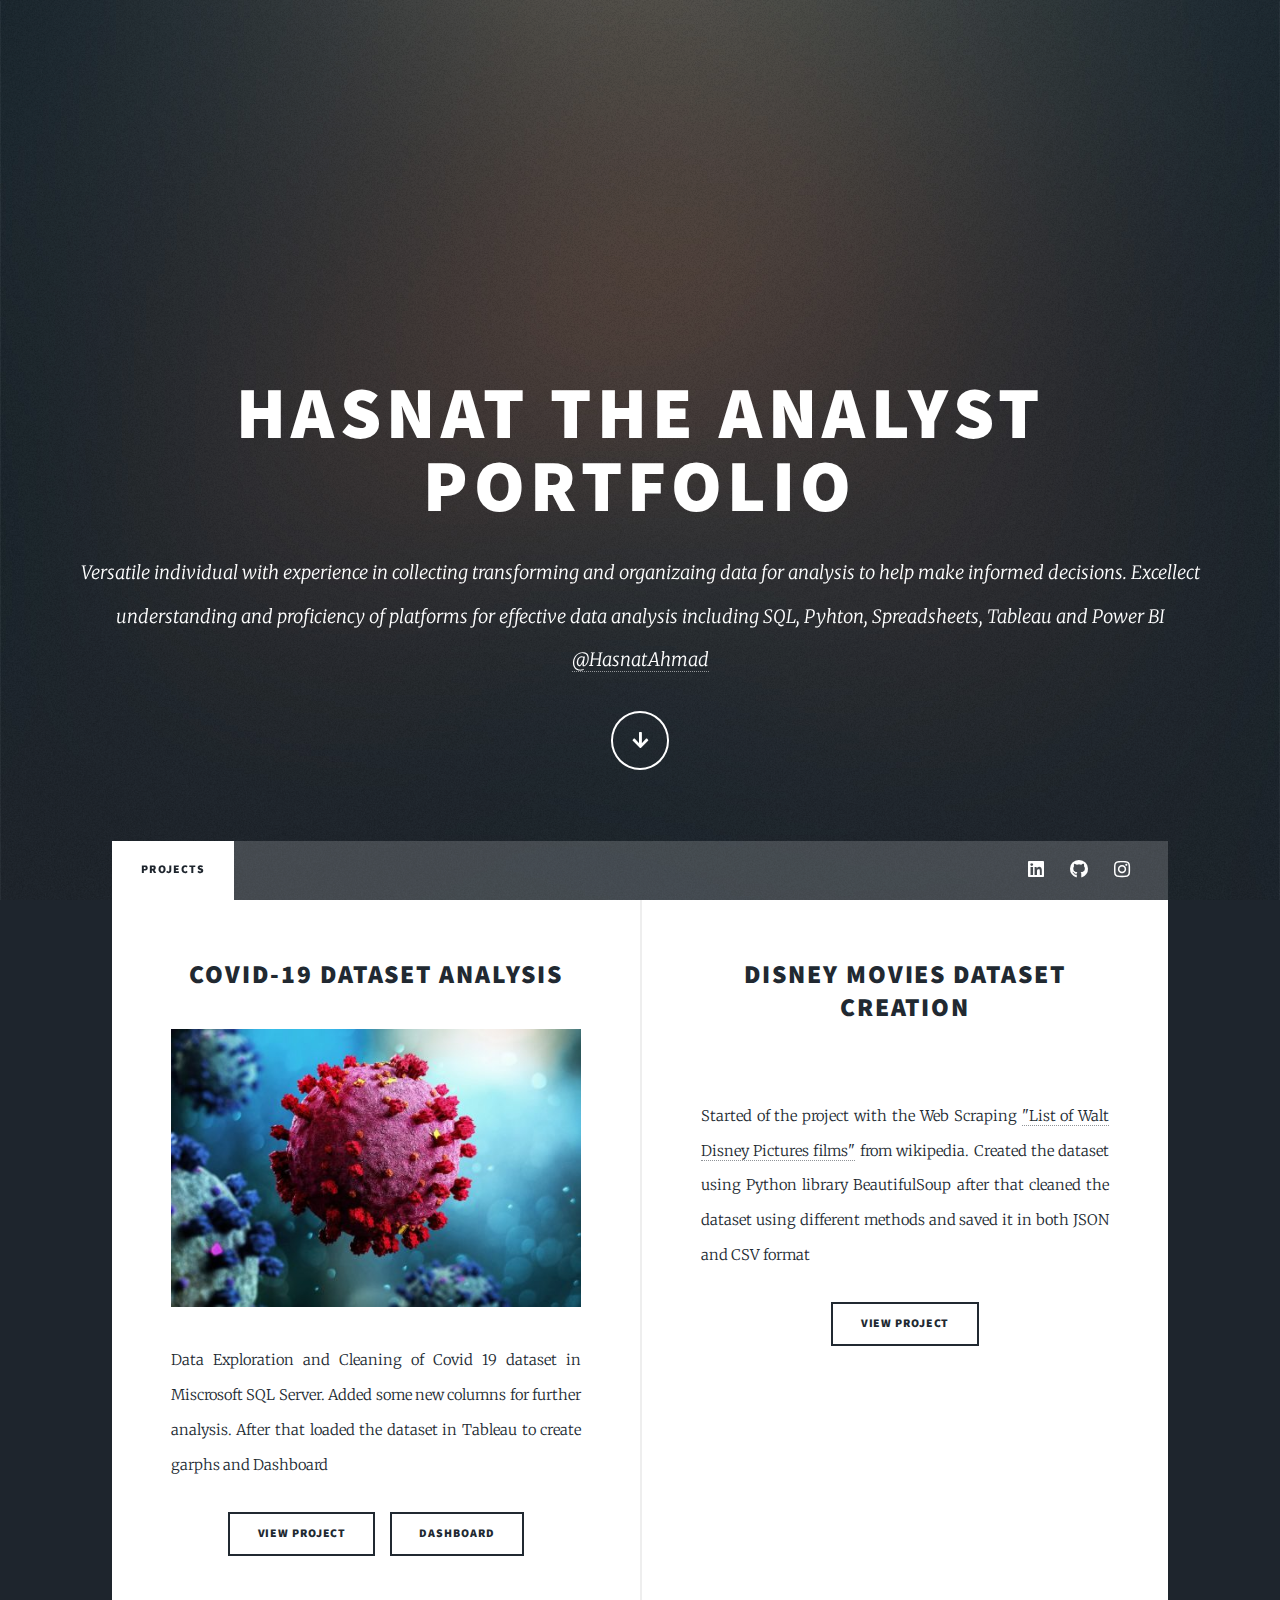
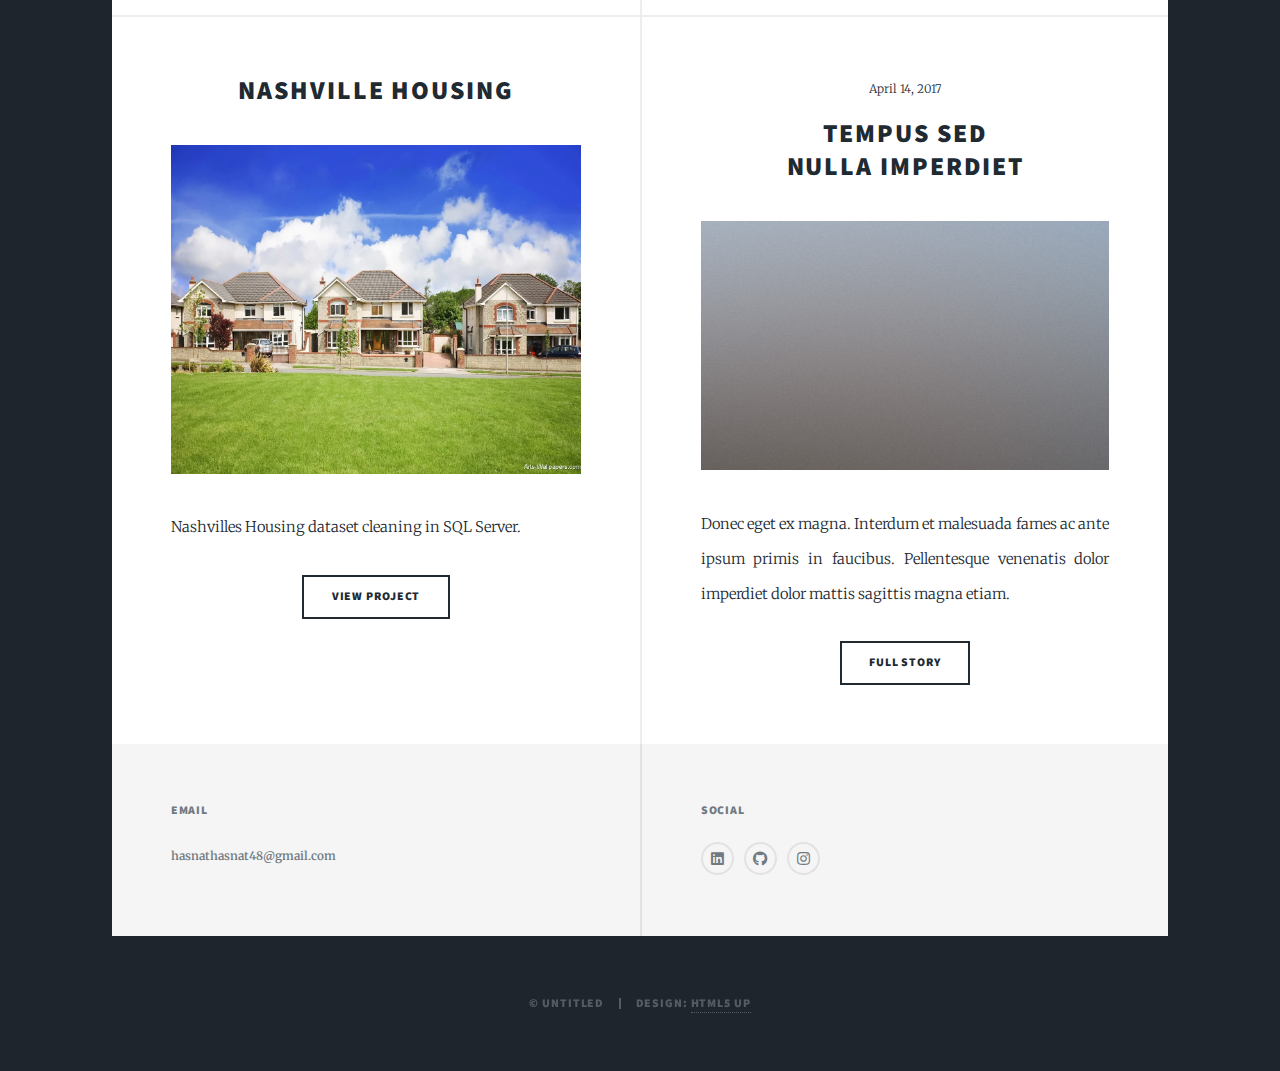
==== commit 9b868929: "Add files via upload" ====
--- a/index.html
+++ b/index.html
@@ -20,7 +20,7 @@
 				<!-- Intro -->
 					<div id="intro">
 						<h1>Hasnat The Analyst Portfolio<br/></h1>
-						<p>Versatile individual with experience in collecting transforming and organizaing data for analysis to help make informed decisions. Excellect understanding and proficiency of platforms for effective data analysis including SQL, Pyhton, Spreadsheets, Tableau and Power BI <a href="https://www.linkedin.com/in/hasnat-ahmad-4b296a195/">@Hasnat</a> </p>
+						<p>Versatile individual with experience in collecting transforming and organizaing data for analysis to help make informed decisions. Excellect understanding and proficiency of platforms for effective data analysis including SQL, Pyhton, Spreadsheets, Tableau and Power BI <a href="https://www.linkedin.com/in/hasnat-ahmad-4b296a195/" target="_blank">@HasnatAhmad</a> </p>
 						<ul class="actions">
 							<li><a href="#header" class="button icon solid solo fa-arrow-down scrolly">Continue</a></li>
 						</ul>
@@ -46,32 +46,30 @@
 				<!-- Main -->
 					<div id="main">
 
-						<!-- Featured Post -->
-							<article class="post featured">
-								<header class="major">
-									<h2><a href="#">And this is a<br />
-									massive headline</a></h2>
-									<p>Aenean ornare velit lacus varius enim ullamcorper proin aliquam<br />
-									facilisis ante sed etiam magna interdum congue. Lorem ipsum dolor<br />
-									amet nullam sed etiam veroeros.</p>
-								</header>
-								<a href="#" class="image main"><img src="images/pic01.jpg" alt="" /></a>
-								<ul class="actions special">
-									<li><a href="#" class="button large">Full Story</a></li>
-								</ul>
-							</article>
-
+						
 						<!-- Posts -->
 							<section class="posts">
 								<article>
 									<header>
-										<h2><a>Covid-19 Analysis<br /></a></h2>
+										<h2><a>Covid-19 dataset Analysis<br /></a></h2>
 									</header>
 									<a class="image fit"><img src="images/covid.jpeg" alt="" /></a>
-									<p>Data Exploration and Cleaning of Covid 19 dataset in Miscrosoft SQL Server.</p>
+									<p>Data Exploration and Cleaning of Covid 19 dataset in Miscrosoft SQL Server. Added some new columns for further analysis. After that loaded the dataset in Tableau to create garphs and Dashboard 
+									
+									</p>
 									<ul class="actions special">
 										<li><a href="https://github.com/MalikHasnat1999/Data-Analysis/blob/master/COVID-19.sql" class="button", target= "_blank">View Project</a></li>
 										<li><a href="https://public.tableau.com/app/profile/hasnat3077/viz/CovidDashboard_16616248392490/Dashboard1" class="button", target= "_blank">Dashboard</a></li>
+									</ul>
+								</article>
+								<article>
+									<header>
+										<h2><a >Disney movies dataset <br> creation</a></h2>
+									</header>
+									<a class="image fit"><img src="images/disney.jpg" alt="" /></a>
+									<p>Started of the project with the Web Scraping <a href="https://en.wikipedia.org/wiki/List_of_Walt_Disney_Pictures_films" target="_blank">"List of Walt Disney Pictures films"</a> from wikipedia. Created the dataset using Python library BeautifulSoup after that cleaned the dataset using different methods and saved it in both JSON and CSV format</p>
+									<ul class="actions special">
+										<li><a href="https://github.com/MalikHasnat1999/Web-Scraping/blob/master/Disney_Dataset_Creation.ipynb" target="_blank" class="button">View Project</a></li>
 									</ul>
 								</article>
 								<article>
@@ -85,18 +83,7 @@
 										
 									</ul>
 								</article>
-								<article>
-									<header>
-										<span class="date">April 18, 2017</span>
-										<h2><a href="#">Ante mattis<br />
-										interdum dolor</a></h2>
-									</header>
-									<a href="#" class="image fit"><img src="images/pic04.jpg" alt="" /></a>
-									<p>Donec eget ex magna. Interdum et malesuada fames ac ante ipsum primis in faucibus. Pellentesque venenatis dolor imperdiet dolor mattis sagittis magna etiam.</p>
-									<ul class="actions special">
-										<li><a href="#" class="button">Full Story</a></li>
-									</ul>
-								</article>
+								
 								<article>
 									<header>
 										<span class="date">April 14, 2017</span>
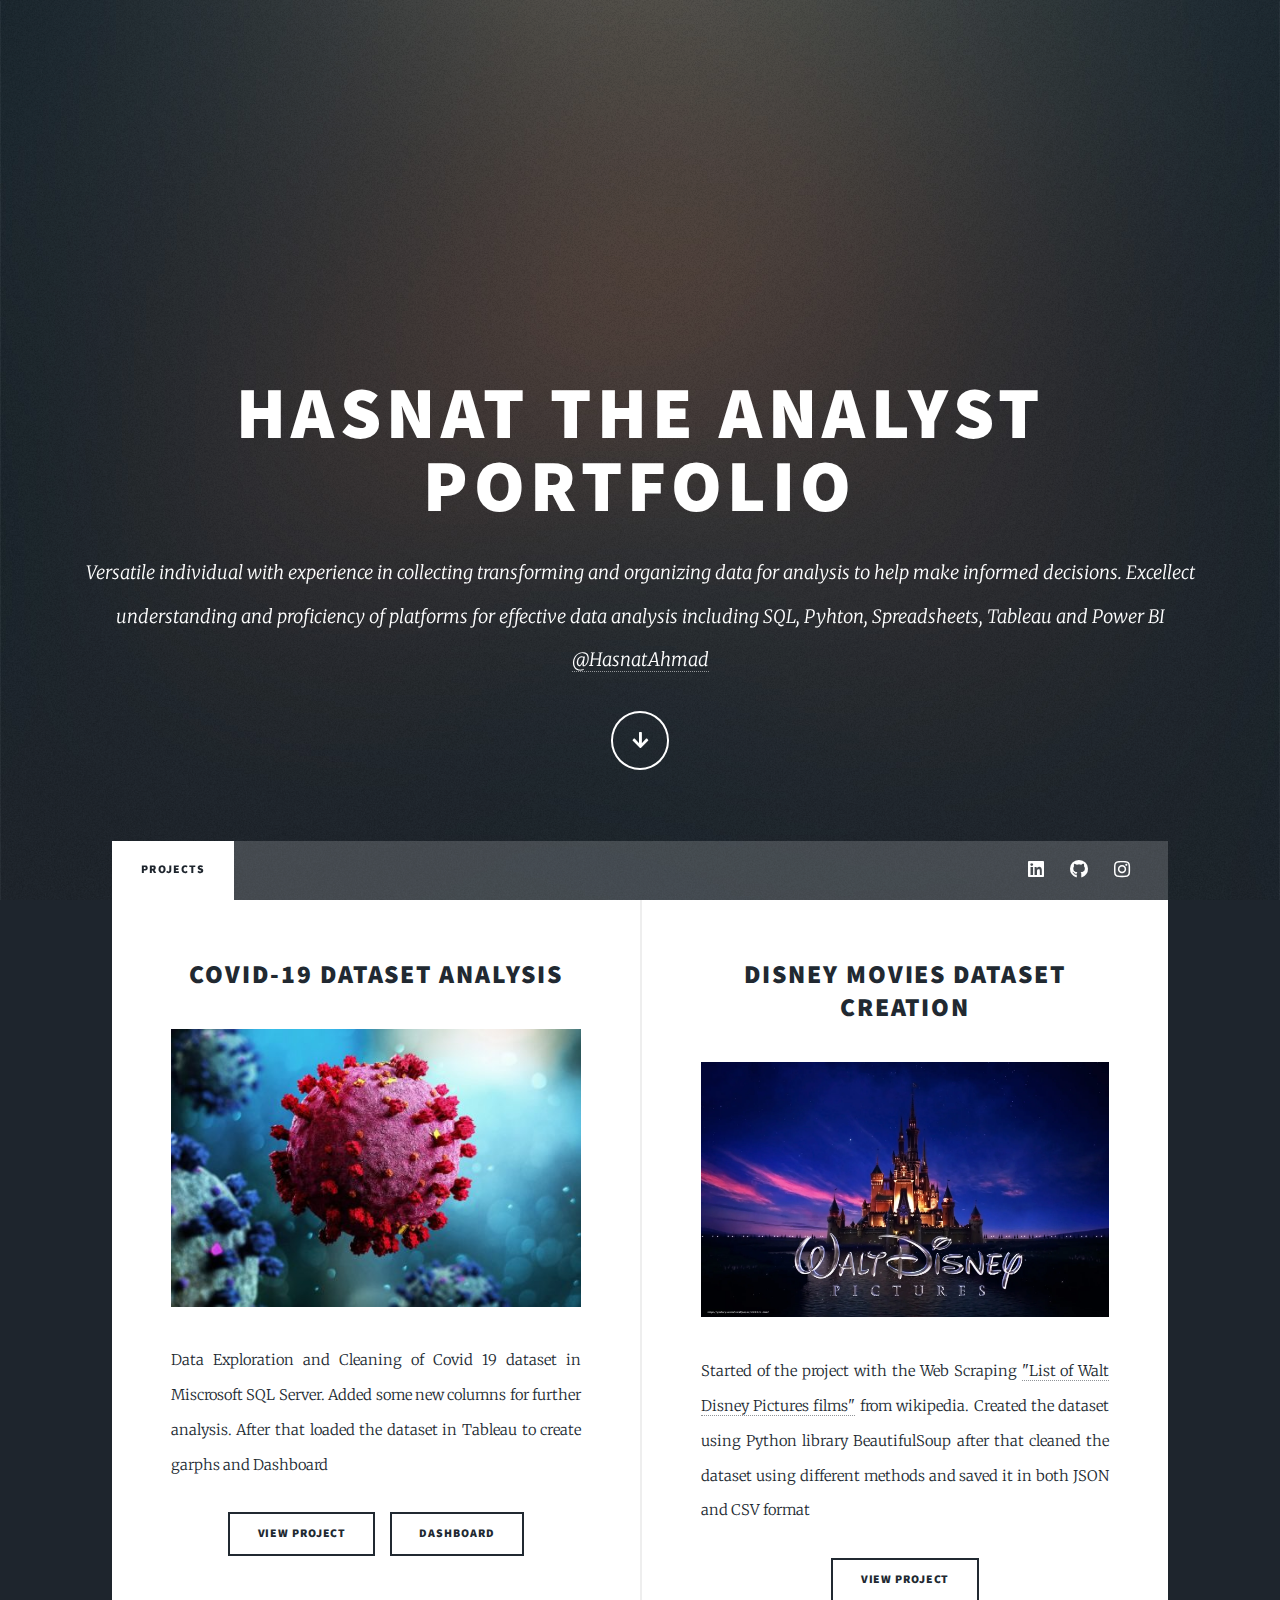
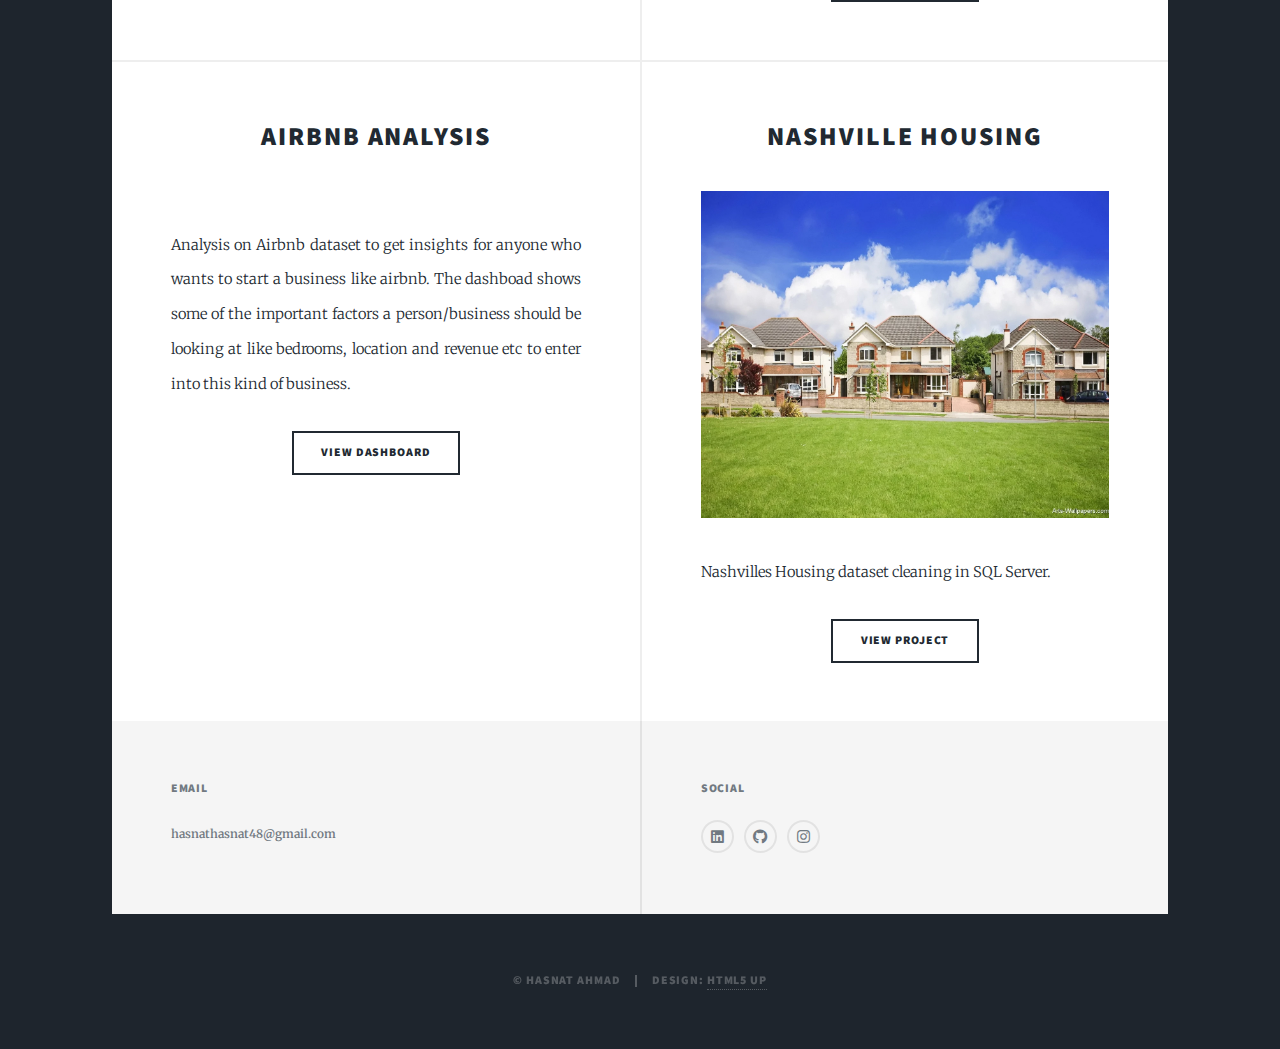
==== commit 9ac5a4c2: "Add files via upload" ====
--- a/index.html
+++ b/index.html
@@ -20,7 +20,7 @@
 				<!-- Intro -->
 					<div id="intro">
 						<h1>Hasnat The Analyst Portfolio<br/></h1>
-						<p>Versatile individual with experience in collecting transforming and organizaing data for analysis to help make informed decisions. Excellect understanding and proficiency of platforms for effective data analysis including SQL, Pyhton, Spreadsheets, Tableau and Power BI <a href="https://www.linkedin.com/in/hasnat-ahmad-4b296a195/" target="_blank">@HasnatAhmad</a> </p>
+						<p>Versatile individual with experience in collecting transforming and organizing data for analysis to help make informed decisions. Excellect understanding and proficiency of platforms for effective data analysis including SQL, Pyhton, Spreadsheets, Tableau and Power BI <a href="https://www.linkedin.com/in/hasnat-ahmad-4b296a195/" target="_blank">@HasnatAhmad</a> </p>
 						<ul class="actions">
 							<li><a href="#header" class="button icon solid solo fa-arrow-down scrolly">Continue</a></li>
 						</ul>
@@ -74,6 +74,16 @@
 								</article>
 								<article>
 									<header>
+										<h2><a>airbnb analysis</a></h2>
+									</header>
+									<a class="image fit"><img src="images/airbnb.jpg" alt="" /></a>
+									<p>Analysis on Airbnb dataset to get insights for anyone who wants to start a business like airbnb. The dashboad shows some of the important factors a person/business should be looking at like bedrooms, location and revenue etc to enter into this kind of business.</p>
+									<ul class="actions special">
+										<li><a href="https://public.tableau.com/app/profile/hasnat3077/viz/airbnbfullproject_16624631792200/Dashboard1" target="_blank" class="button">View  Dashboard</a></li>
+									</ul>
+								</article>
+								<article>
+									<header>
 										<h2><a>Nashville Housing</a></h2>
 									</header>
 									<a class="image fit"><img src="images/housing.jpeg" alt="" /></a>
@@ -84,18 +94,7 @@
 									</ul>
 								</article>
 								
-								<article>
-									<header>
-										<span class="date">April 14, 2017</span>
-										<h2><a href="#">Tempus sed<br />
-										nulla imperdiet</a></h2>
-									</header>
-									<a href="#" class="image fit"><img src="images/pic05.jpg" alt="" /></a>
-									<p>Donec eget ex magna. Interdum et malesuada fames ac ante ipsum primis in faucibus. Pellentesque venenatis dolor imperdiet dolor mattis sagittis magna etiam.</p>
-									<ul class="actions special">
-										<li><a href="#" class="button">Full Story</a></li>
-									</ul>
-								</article>
+								
 								
 							</section>
 
@@ -123,7 +122,7 @@
 
 				<!-- Copyright -->
 					<div id="copyright">
-						<ul><li>&copy; Untitled</li><li>Design: <a href="https://html5up.net">HTML5 UP</a></li></ul>
+						<ul><li>&copy; Hasnat Ahmad</li><li>Design: <a href="https://html5up.net" target="_blank">HTML5 UP</a></li></ul>
 					</div>
 
 			</div>
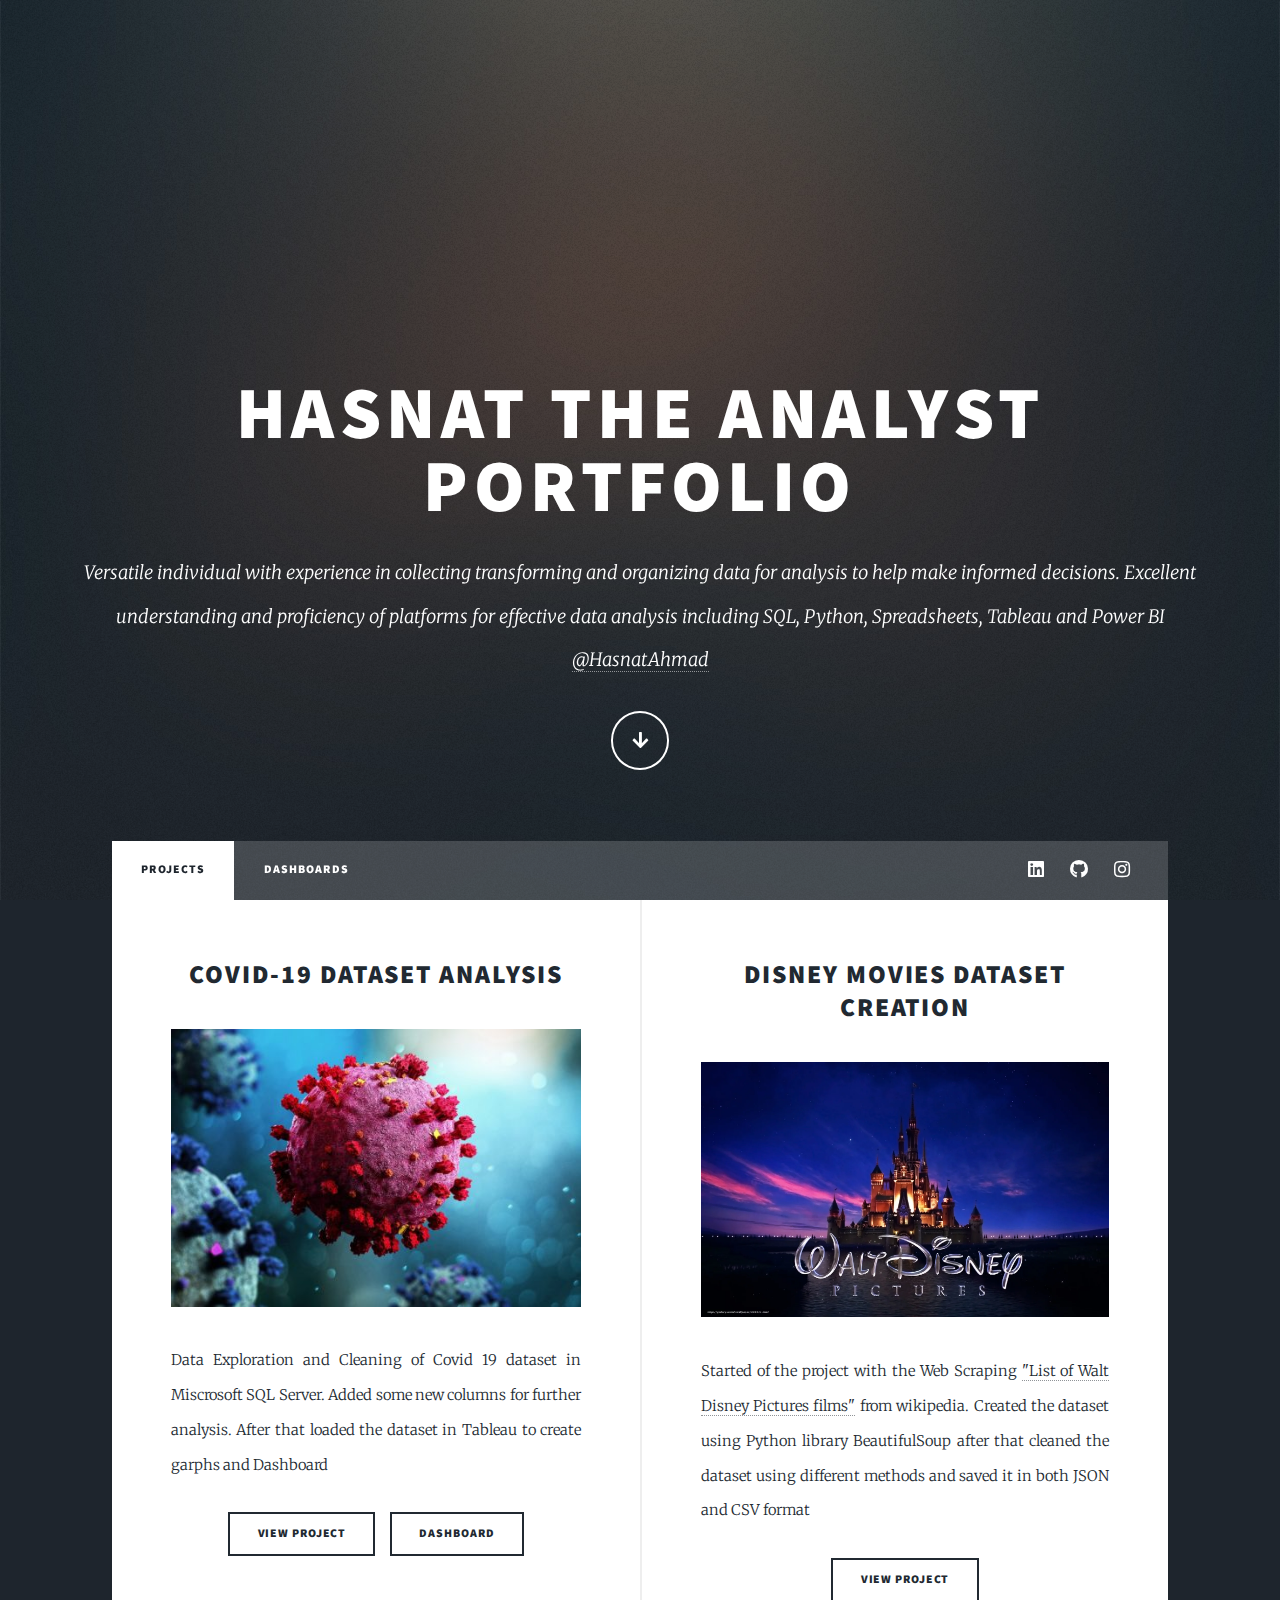
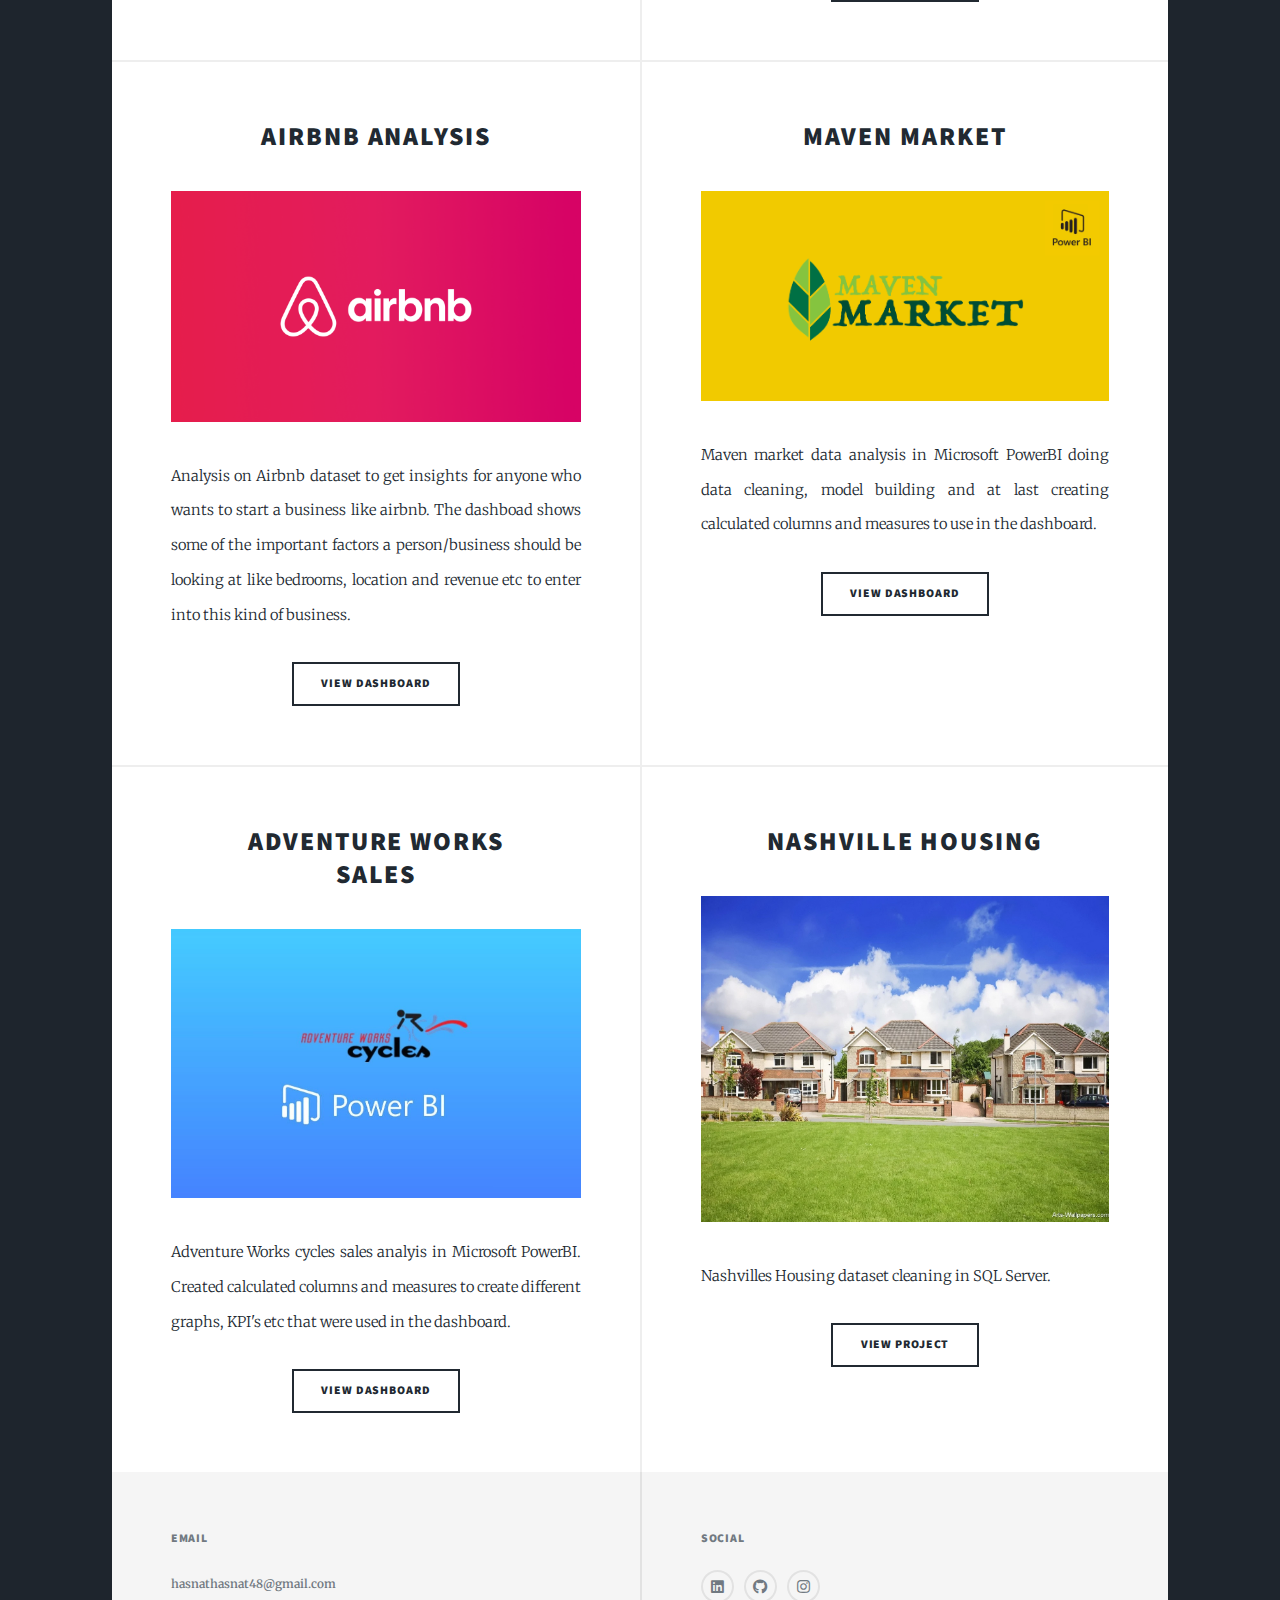
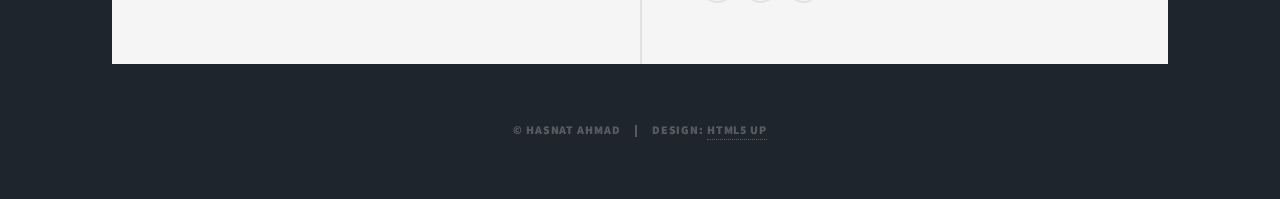
==== commit 356a3d24: "Add files via upload" ====
--- a/index.html
+++ b/index.html
@@ -10,7 +10,13 @@
 		<meta charset="utf-8" />
 		<meta name="viewport" content="width=device-width, initial-scale=1, user-scalable=no" />
 		<link rel="stylesheet" href="assets/css/main.css" />
-		<noscript><link rel="stylesheet" href="assets/css/noscript.css" /></noscript>
+		<link rel="dashboards" href="powerBI.html">
+		<noscript>
+			<link rel="stylesheet" href="assets/css/noscript.css"/>
+			<link rel="dashboards" href="powerBI.html">
+		</noscript>
+		
+
 	</head>
 	<body class="is-preload">
 
@@ -20,7 +26,7 @@
 				<!-- Intro -->
 					<div id="intro">
 						<h1>Hasnat The Analyst Portfolio<br/></h1>
-						<p>Versatile individual with experience in collecting transforming and organizing data for analysis to help make informed decisions. Excellect understanding and proficiency of platforms for effective data analysis including SQL, Pyhton, Spreadsheets, Tableau and Power BI <a href="https://www.linkedin.com/in/hasnat-ahmad-4b296a195/" target="_blank">@HasnatAhmad</a> </p>
+						<p>Versatile individual with experience in collecting transforming and organizing data for analysis to help make informed decisions. Excellent understanding and proficiency of platforms for effective data analysis including SQL, Python, Spreadsheets, Tableau and Power BI <a href="https://www.linkedin.com/in/hasnat-ahmad-4b296a195/" target="_blank">@HasnatAhmad</a> </p>
 						<ul class="actions">
 							<li><a href="#header" class="button icon solid solo fa-arrow-down scrolly">Continue</a></li>
 						</ul>
@@ -35,6 +41,7 @@
 					<nav id="nav">
 						<ul class="links">
 							<li class="active"><a href="index.html">Projects</a></li>
+							<li><a href="powerBI.html">Dashboards</a></li>
 						</ul>
 						<ul class="icons">
 							<li><a href="https://www.linkedin.com/in/hasnat-ahmad-4b296a195/" class="icon brands alt fa-linkedin" target="_blank"><span class="label">LinkedIn</span></a></li>
@@ -51,7 +58,7 @@
 							<section class="posts">
 								<article>
 									<header>
-										<h2><a>Covid-19 dataset Analysis<br /></a></h2>
+										<h2 id="covid"><a>Covid-19 dataset Analysis<br /></a></h2>
 									</header>
 									<a class="image fit"><img src="images/covid.jpeg" alt="" /></a>
 									<p>Data Exploration and Cleaning of Covid 19 dataset in Miscrosoft SQL Server. Added some new columns for further analysis. After that loaded the dataset in Tableau to create garphs and Dashboard 
@@ -80,6 +87,26 @@
 									<p>Analysis on Airbnb dataset to get insights for anyone who wants to start a business like airbnb. The dashboad shows some of the important factors a person/business should be looking at like bedrooms, location and revenue etc to enter into this kind of business.</p>
 									<ul class="actions special">
 										<li><a href="https://public.tableau.com/app/profile/hasnat3077/viz/airbnbfullproject_16624631792200/Dashboard1" target="_blank" class="button">View  Dashboard</a></li>
+									</ul>
+								</article>
+								<article>
+									<header>
+										<h2><a>Maven Market</a></h2>
+									</header>
+									<a class="image fit"><img src="images/maven.jpg" alt="" /></a>
+									<p>Maven market data analysis in Microsoft PowerBI doing data cleaning, model building and at last creating calculated columns and measures to use in the dashboard.</p>
+									<ul class="actions special">
+										<li><a href="powerBI.html" title="MavenMarket_Report" class="button">View  Dashboard</a></li>
+									</ul>
+								</article>
+								<article>
+									<header>
+										<h2><a>Adventure Works<br> Sales</a></h2>
+									</header>
+									<a class="image fit"><img src="images/AdventureWorks.jpg" /></a>
+									<p>Adventure Works cycles sales analyis in Microsoft PowerBI. Created calculated columns and measures to create different graphs, KPI's etc that were used in the dashboard.</p>
+									<ul class="actions special">
+										<li><a href="powerBI.html" title="AdventureWorks_Report" class="button">View  Dashboard</a></li>
 									</ul>
 								</article>
 								<article>
--- a/assets/css/main.css
+++ b/assets/css/main.css
@@ -1,14 +1,14 @@
 @import url(fontawesome-all.min.css);
 @import url("https://fonts.googleapis.com/css?family=Merriweather:300,700,300italic,700italic|Source+Sans+Pro:900");
 
-/*
-	Massively by HTML5 UP
-	html5up.net | @ajlkn
-	Free for personal and commercial use under the CCA 3.0 license (html5up.net/license)
+/*
+	Massively by HTML5 UP
+	html5up.net | @ajlkn
+	Free for personal and commercial use under the CCA 3.0 license (html5up.net/license)
 */
 
 html, body, div, span, applet, object,
-iframe, h1, h2, h3, h4, h5, h6, p, blockquote,
+h1, h2, h3, h4, h5, h6, p, blockquote,
 pre, a, abbr, acronym, address, big, cite,
 code, del, dfn, em, img, ins, kbd, q, s, samp,
 small, strike, strong, sub, sup, tt, var, b,
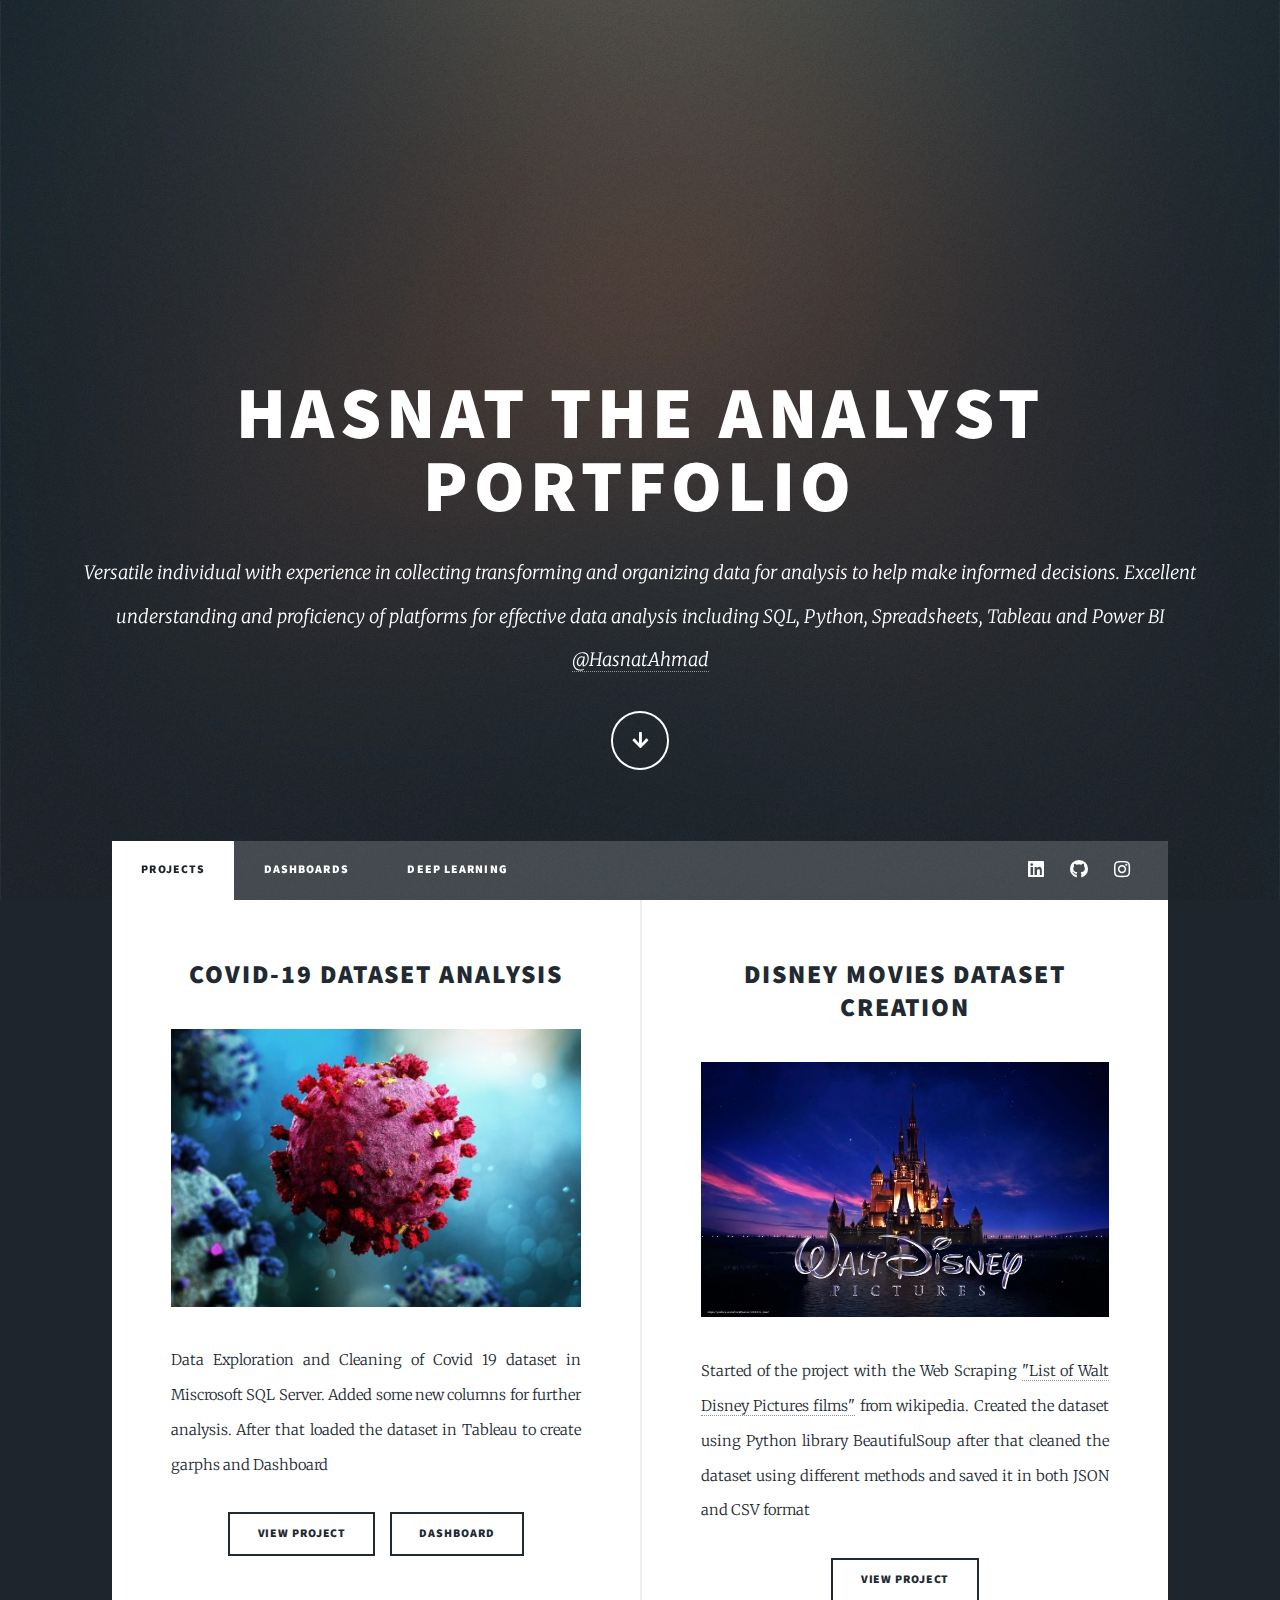
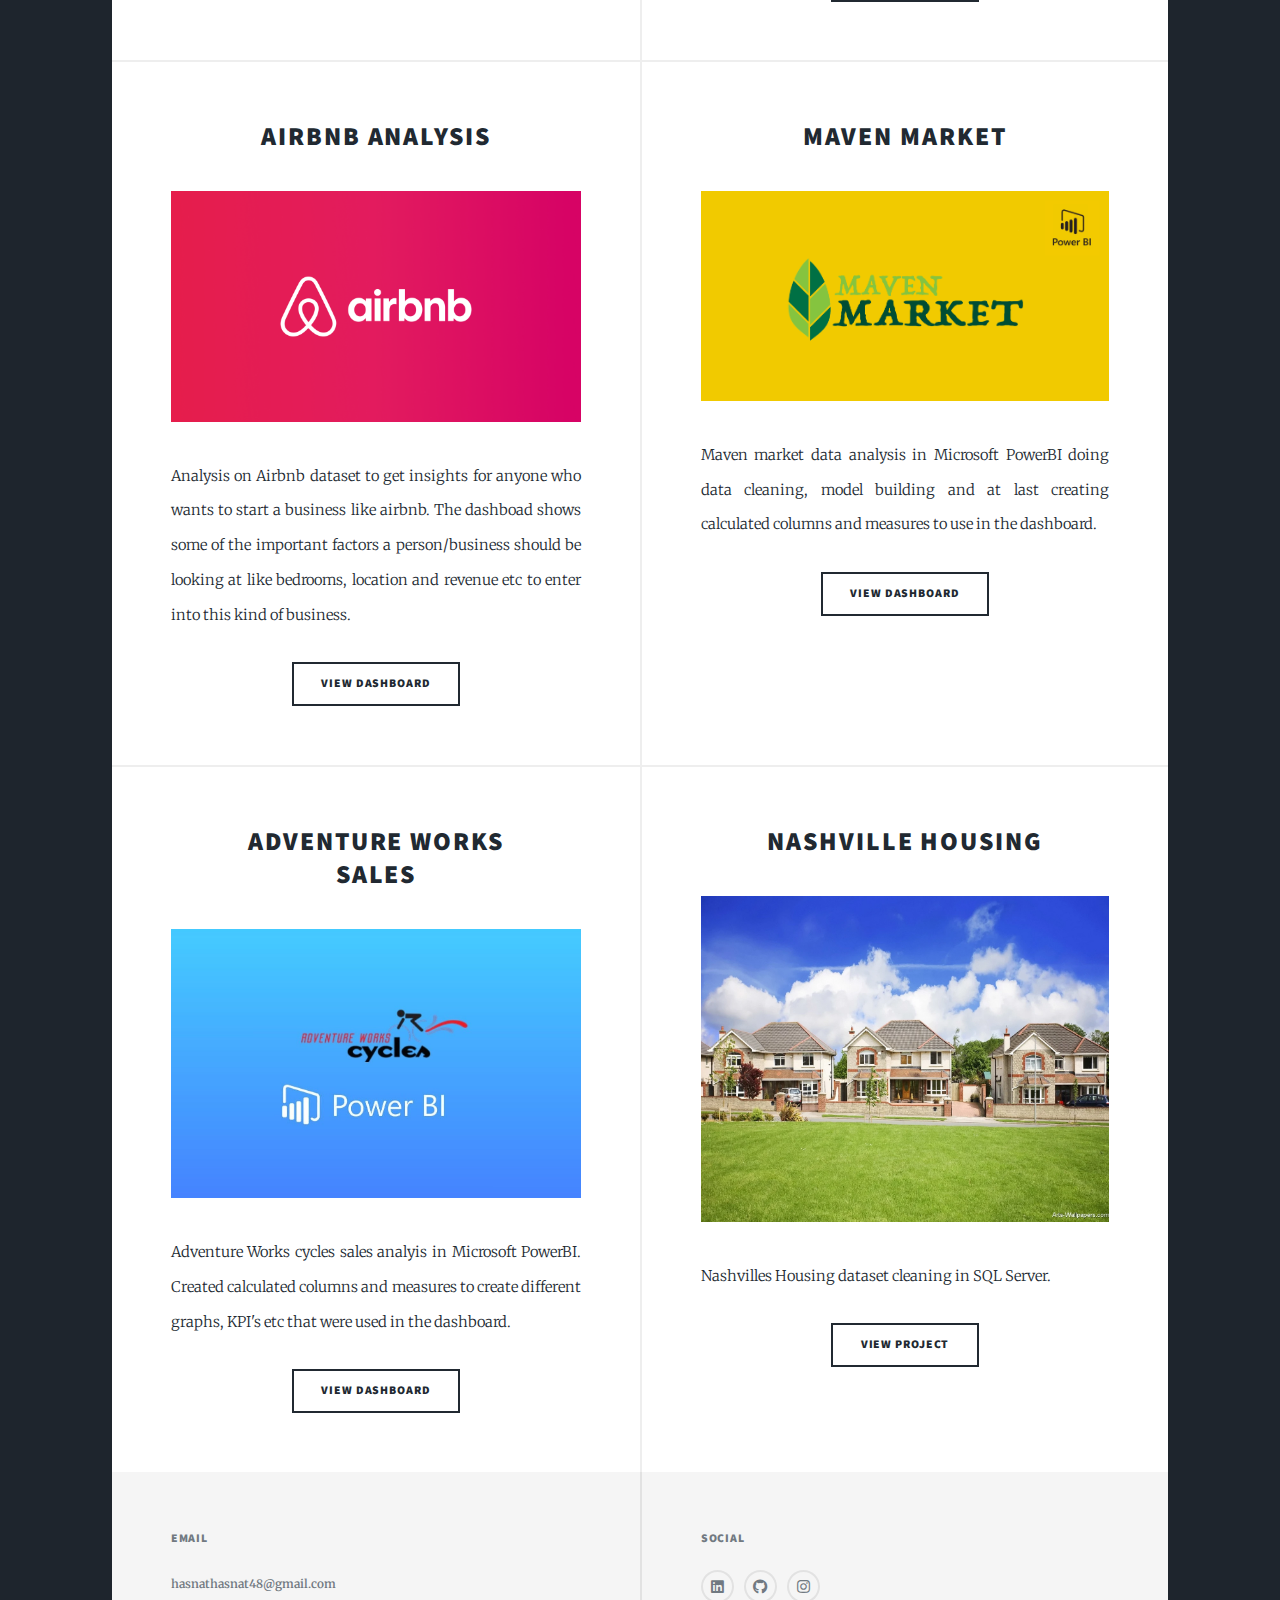
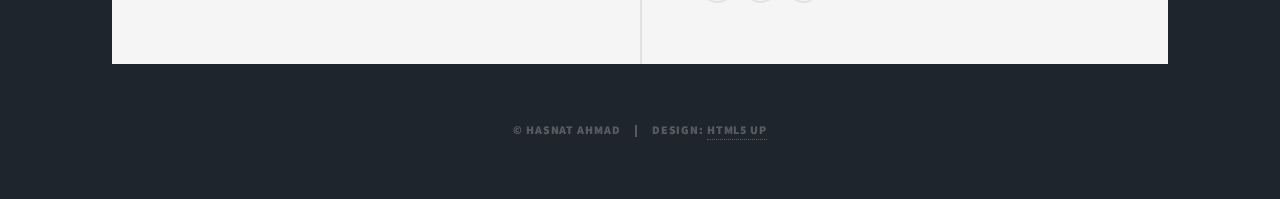
==== commit 7bb6a962: "Add files via upload" ====
--- a/index.html
+++ b/index.html
@@ -42,6 +42,7 @@
 						<ul class="links">
 							<li class="active"><a href="index.html">Projects</a></li>
 							<li><a href="powerBI.html">Dashboards</a></li>
+							<li><a href="deep learning.html">Deep Learning</a></li>
 						</ul>
 						<ul class="icons">
 							<li><a href="https://www.linkedin.com/in/hasnat-ahmad-4b296a195/" class="icon brands alt fa-linkedin" target="_blank"><span class="label">LinkedIn</span></a></li>
@@ -96,7 +97,7 @@
 									<a class="image fit"><img src="images/maven.jpg" alt="" /></a>
 									<p>Maven market data analysis in Microsoft PowerBI doing data cleaning, model building and at last creating calculated columns and measures to use in the dashboard.</p>
 									<ul class="actions special">
-										<li><a href="powerBI.html" title="MavenMarket_Report" class="button">View  Dashboard</a></li>
+										<li><a href="powerBI.html" class="button">View  Dashboard</a></li>
 									</ul>
 								</article>
 								<article>
@@ -106,7 +107,7 @@
 									<a class="image fit"><img src="images/AdventureWorks.jpg" /></a>
 									<p>Adventure Works cycles sales analyis in Microsoft PowerBI. Created calculated columns and measures to create different graphs, KPI's etc that were used in the dashboard.</p>
 									<ul class="actions special">
-										<li><a href="powerBI.html" title="AdventureWorks_Report" class="button">View  Dashboard</a></li>
+										<li><a href="powerBI.html" class="button">View  Dashboard</a></li>
 									</ul>
 								</article>
 								<article>
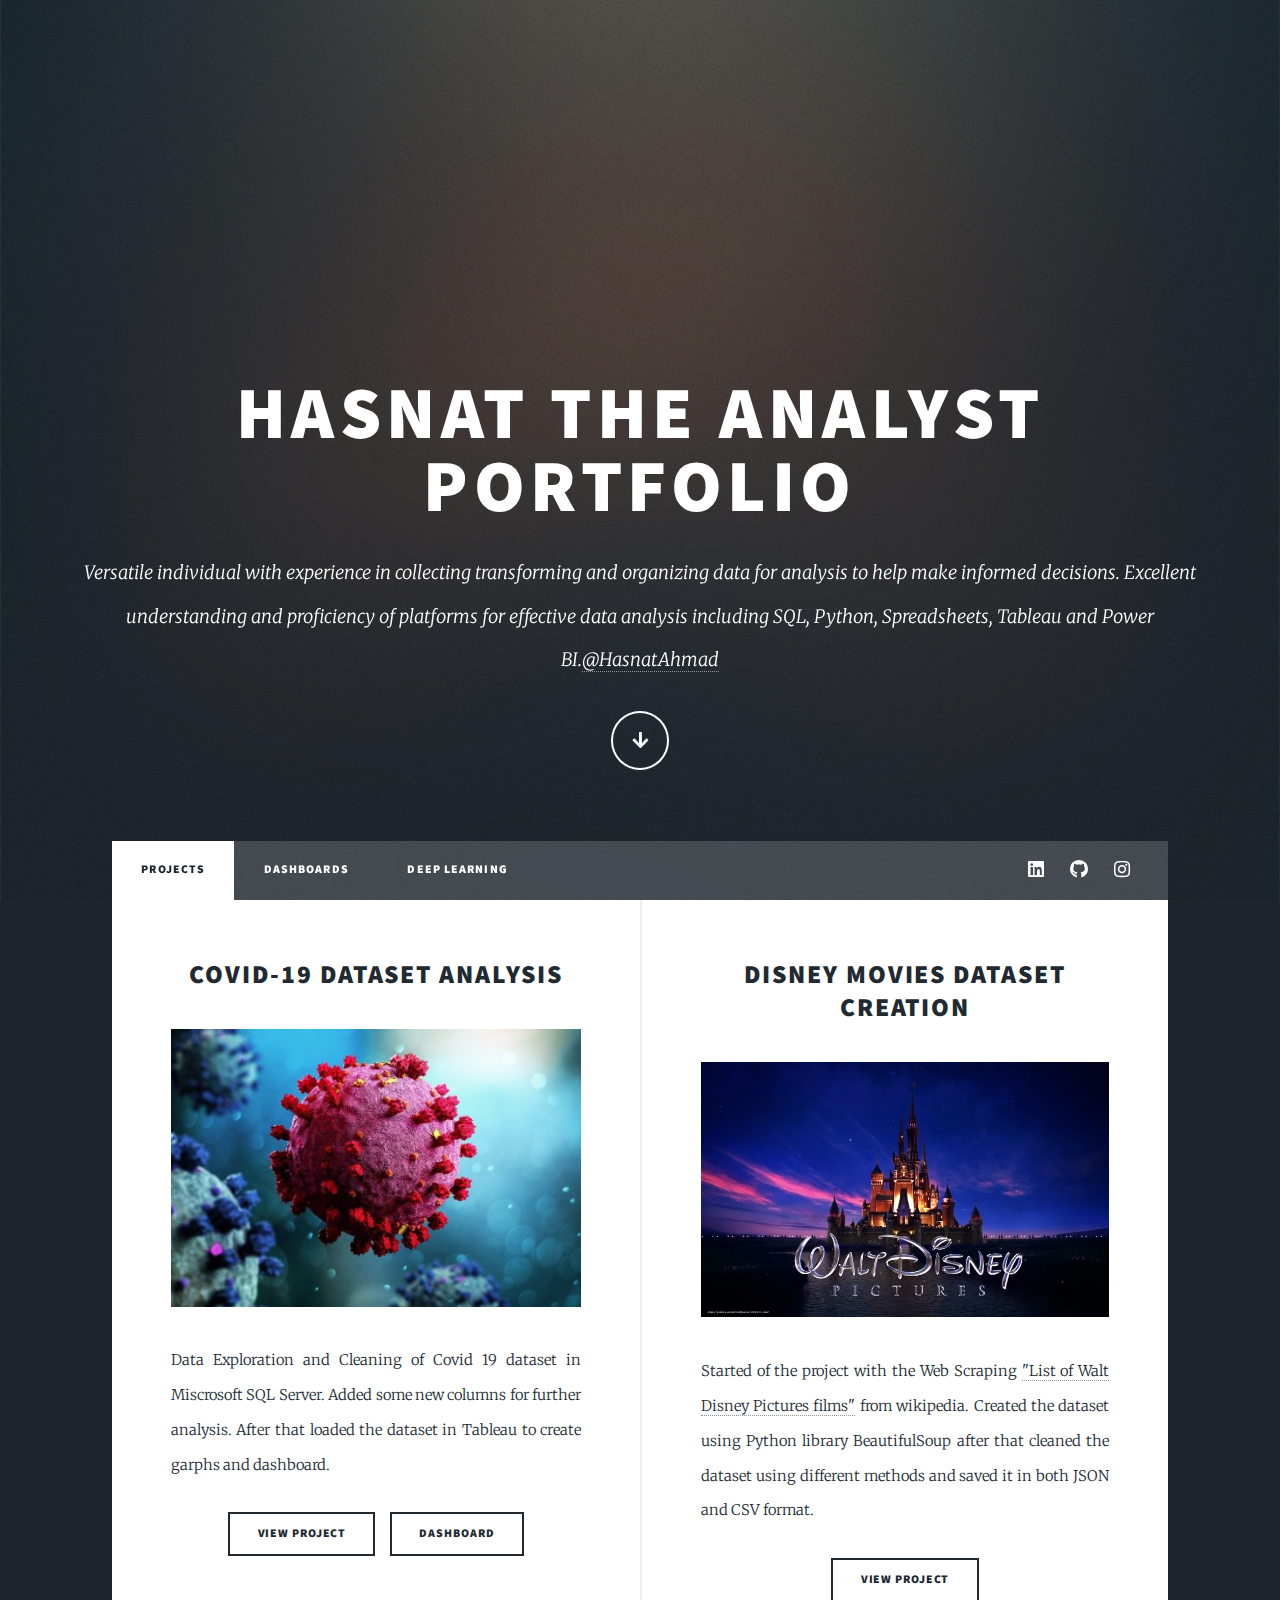
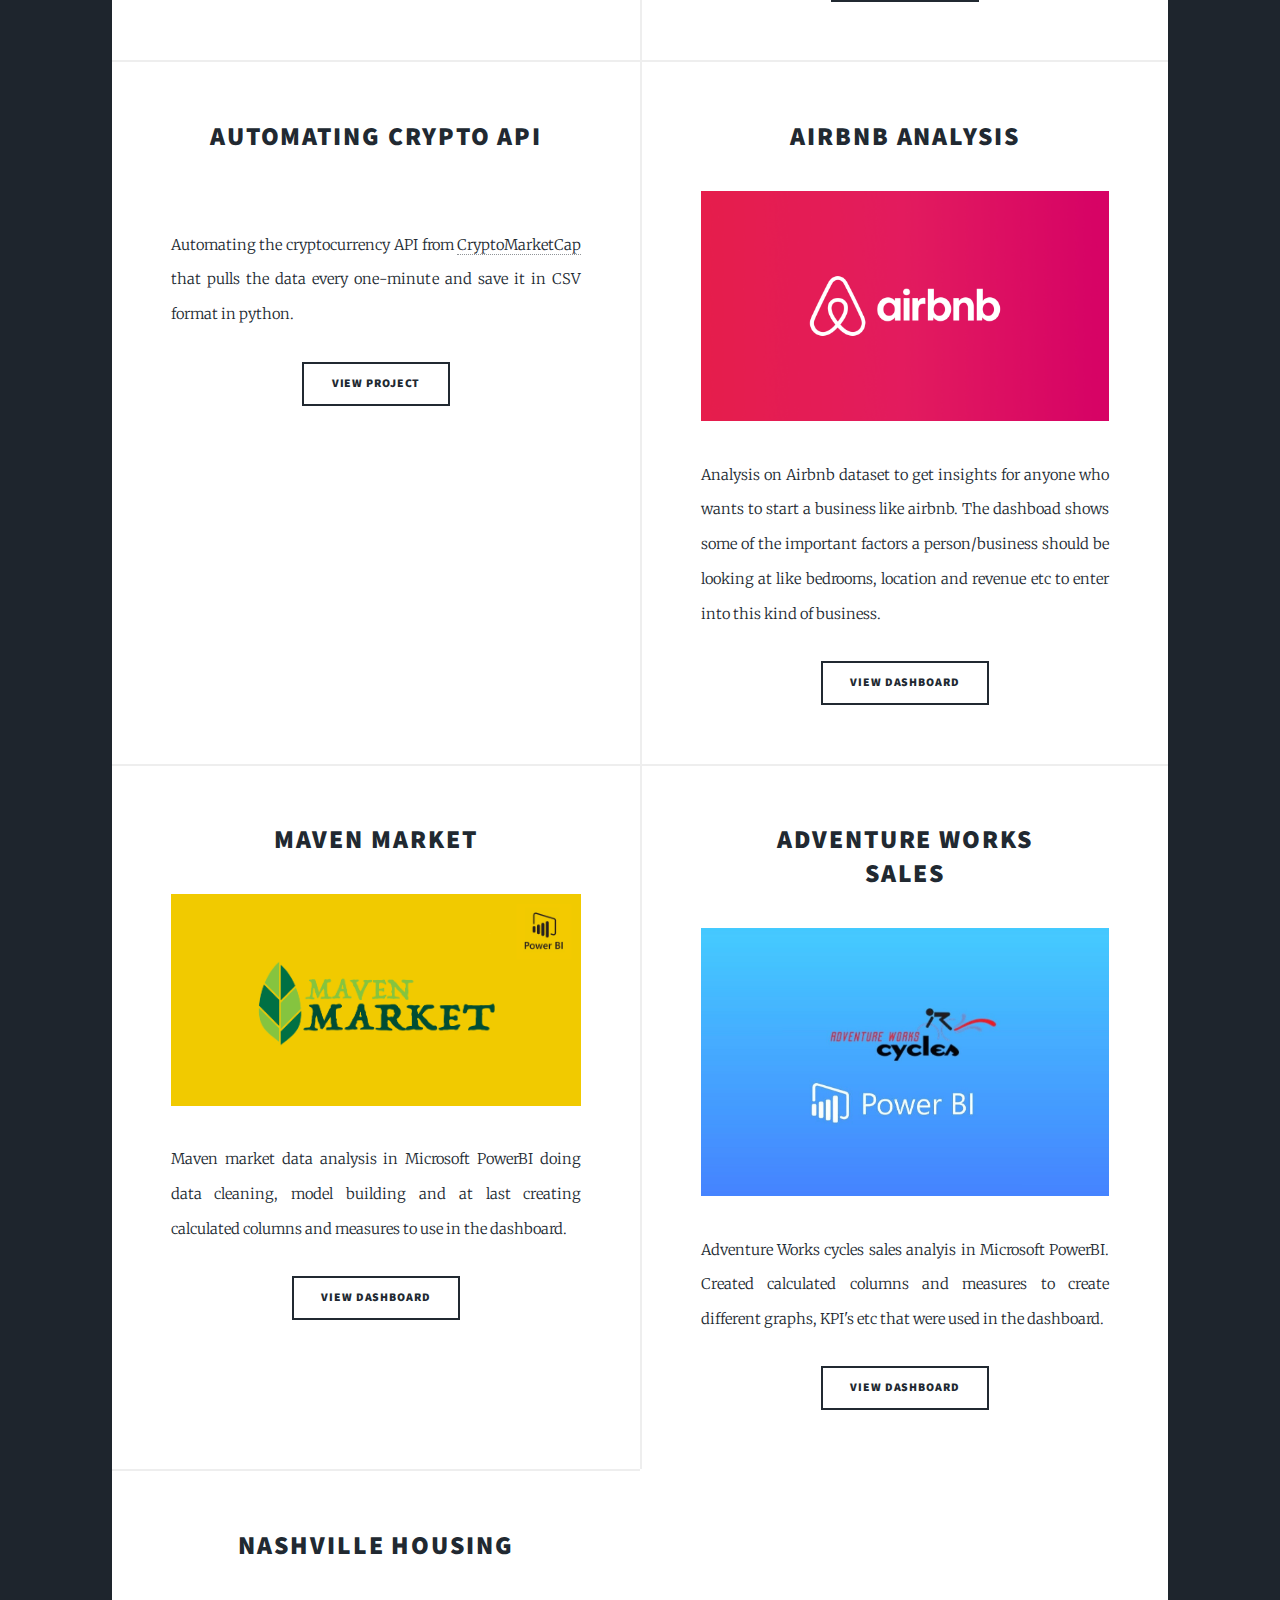
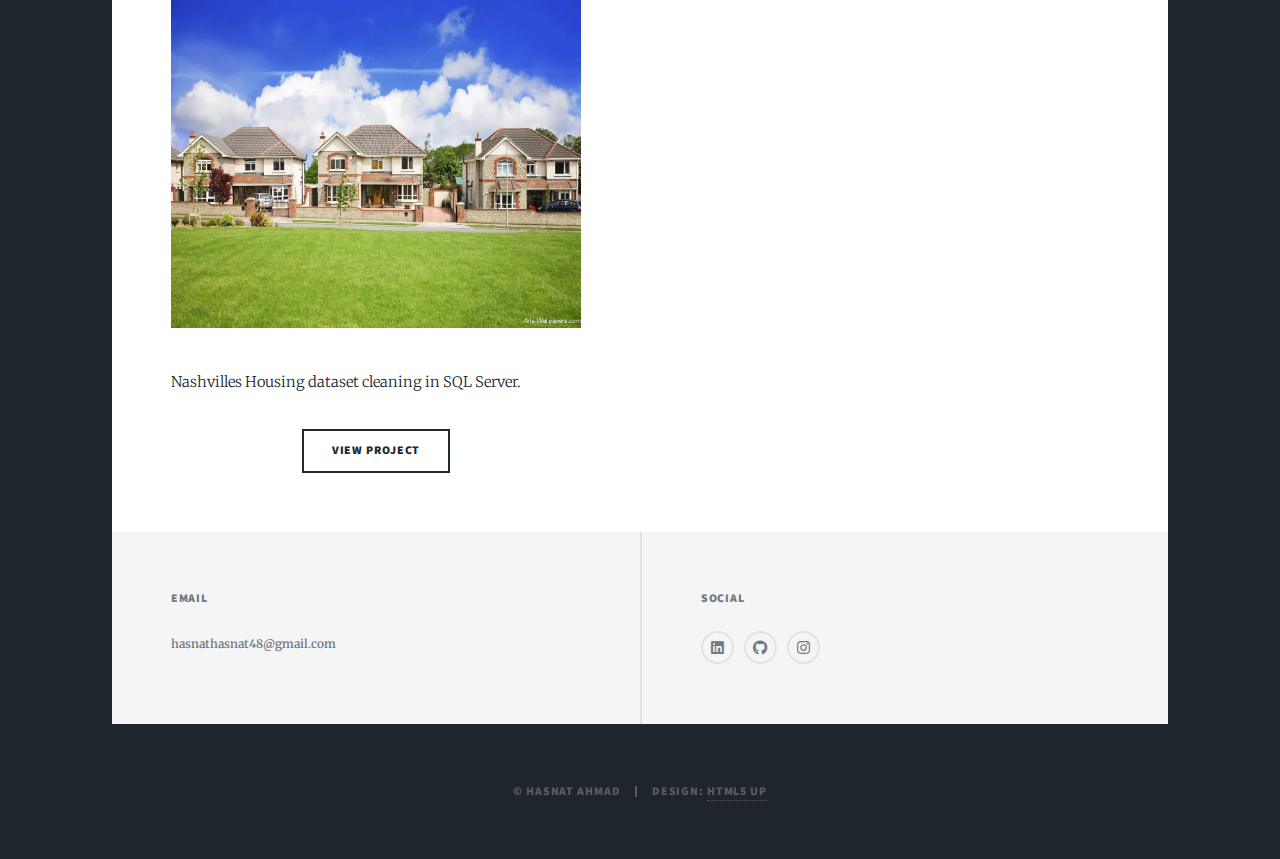
==== commit 88c879f8: "Add files via upload" ====
--- a/index.html
+++ b/index.html
@@ -26,7 +26,7 @@
 				<!-- Intro -->
 					<div id="intro">
 						<h1>Hasnat The Analyst Portfolio<br/></h1>
-						<p>Versatile individual with experience in collecting transforming and organizing data for analysis to help make informed decisions. Excellent understanding and proficiency of platforms for effective data analysis including SQL, Python, Spreadsheets, Tableau and Power BI <a href="https://www.linkedin.com/in/hasnat-ahmad-4b296a195/" target="_blank">@HasnatAhmad</a> </p>
+						<p>Versatile individual with experience in collecting transforming and organizing data for analysis to help make informed decisions. Excellent understanding and proficiency of platforms for effective data analysis including SQL, Python, Spreadsheets, Tableau and Power BI.<a href="https://www.linkedin.com/in/hasnat-ahmad-4b296a195/" target="_blank">@HasnatAhmad</a> </p>
 						<ul class="actions">
 							<li><a href="#header" class="button icon solid solo fa-arrow-down scrolly">Continue</a></li>
 						</ul>
@@ -62,8 +62,7 @@
 										<h2 id="covid"><a>Covid-19 dataset Analysis<br /></a></h2>
 									</header>
 									<a class="image fit"><img src="images/covid.jpeg" alt="" /></a>
-									<p>Data Exploration and Cleaning of Covid 19 dataset in Miscrosoft SQL Server. Added some new columns for further analysis. After that loaded the dataset in Tableau to create garphs and Dashboard 
-									
+									<p>Data Exploration and Cleaning of Covid 19 dataset in Miscrosoft SQL Server. Added some new columns for further analysis. After that loaded the dataset in Tableau to create garphs and dashboard. 
 									</p>
 									<ul class="actions special">
 										<li><a href="https://github.com/MalikHasnat1999/Data-Analysis/blob/master/COVID-19.sql" class="button", target= "_blank">View Project</a></li>
@@ -75,9 +74,19 @@
 										<h2><a >Disney movies dataset <br> creation</a></h2>
 									</header>
 									<a class="image fit"><img src="images/disney.jpg" alt="" /></a>
-									<p>Started of the project with the Web Scraping <a href="https://en.wikipedia.org/wiki/List_of_Walt_Disney_Pictures_films" target="_blank">"List of Walt Disney Pictures films"</a> from wikipedia. Created the dataset using Python library BeautifulSoup after that cleaned the dataset using different methods and saved it in both JSON and CSV format</p>
+									<p>Started of the project with the Web Scraping <a href="https://en.wikipedia.org/wiki/List_of_Walt_Disney_Pictures_films" target="_blank">"List of Walt Disney Pictures films"</a> from wikipedia. Created the dataset using Python library BeautifulSoup after that cleaned the dataset using different methods and saved it in both JSON and CSV format.</p>
 									<ul class="actions special">
 										<li><a href="https://github.com/MalikHasnat1999/Web-Scraping/blob/master/Disney_Dataset_Creation.ipynb" target="_blank" class="button">View Project</a></li>
+									</ul>
+								</article>
+								<article>
+									<header>
+										<h2><a >Automating Crypto API</a></h2>
+									</header>
+									<a class="image fit"><img src="images/crypto.jpg" alt="" /></a>
+									<p>Automating the cryptocurrency API from <a href="https://coinmarketcap.com/api/" target="_blank">CryptoMarketCap</a> that pulls the data every one-minute and save it in CSV format in python.</p>
+									<ul class="actions special">
+										<li><a href="https://github.com/MalikHasnat1999/Data-Analysis/blob/master/Automating_Crypto_API.ipynb" target="_blank" class="button">View Project</a></li>
 									</ul>
 								</article>
 								<article>
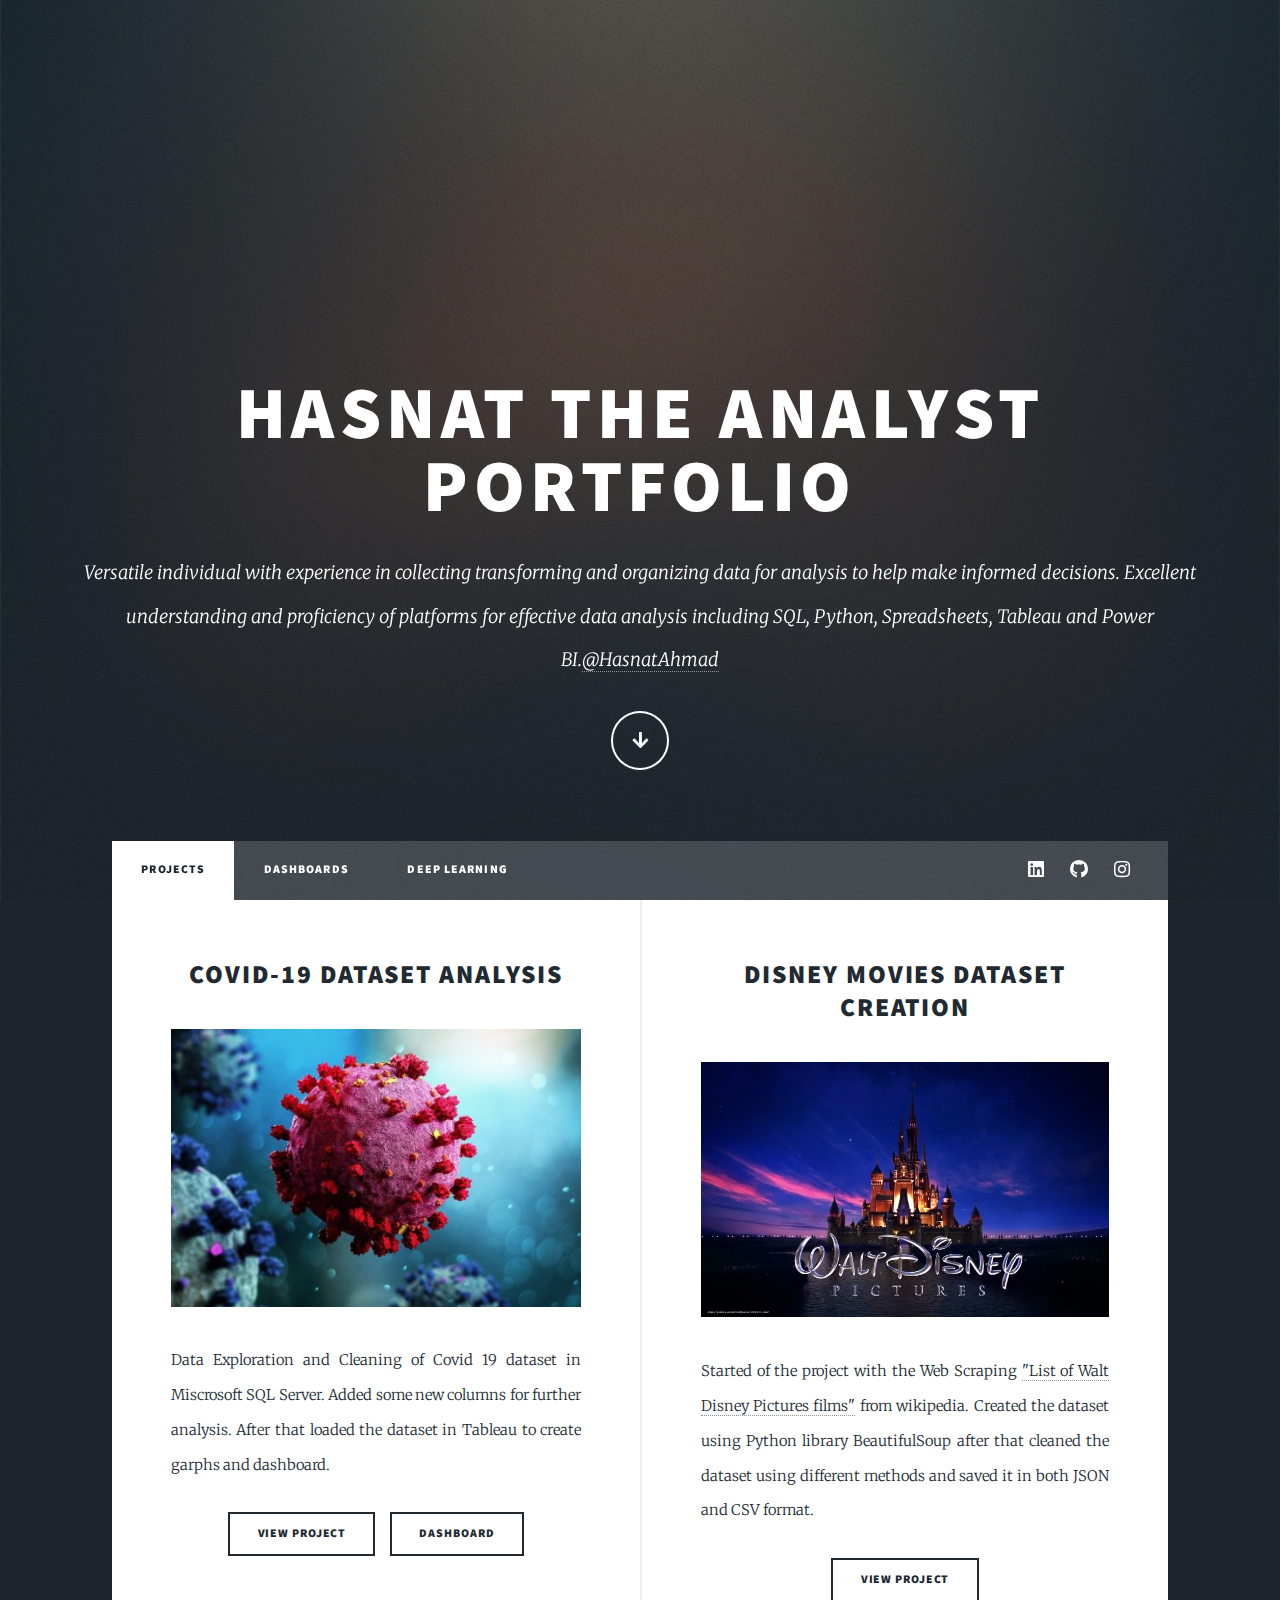
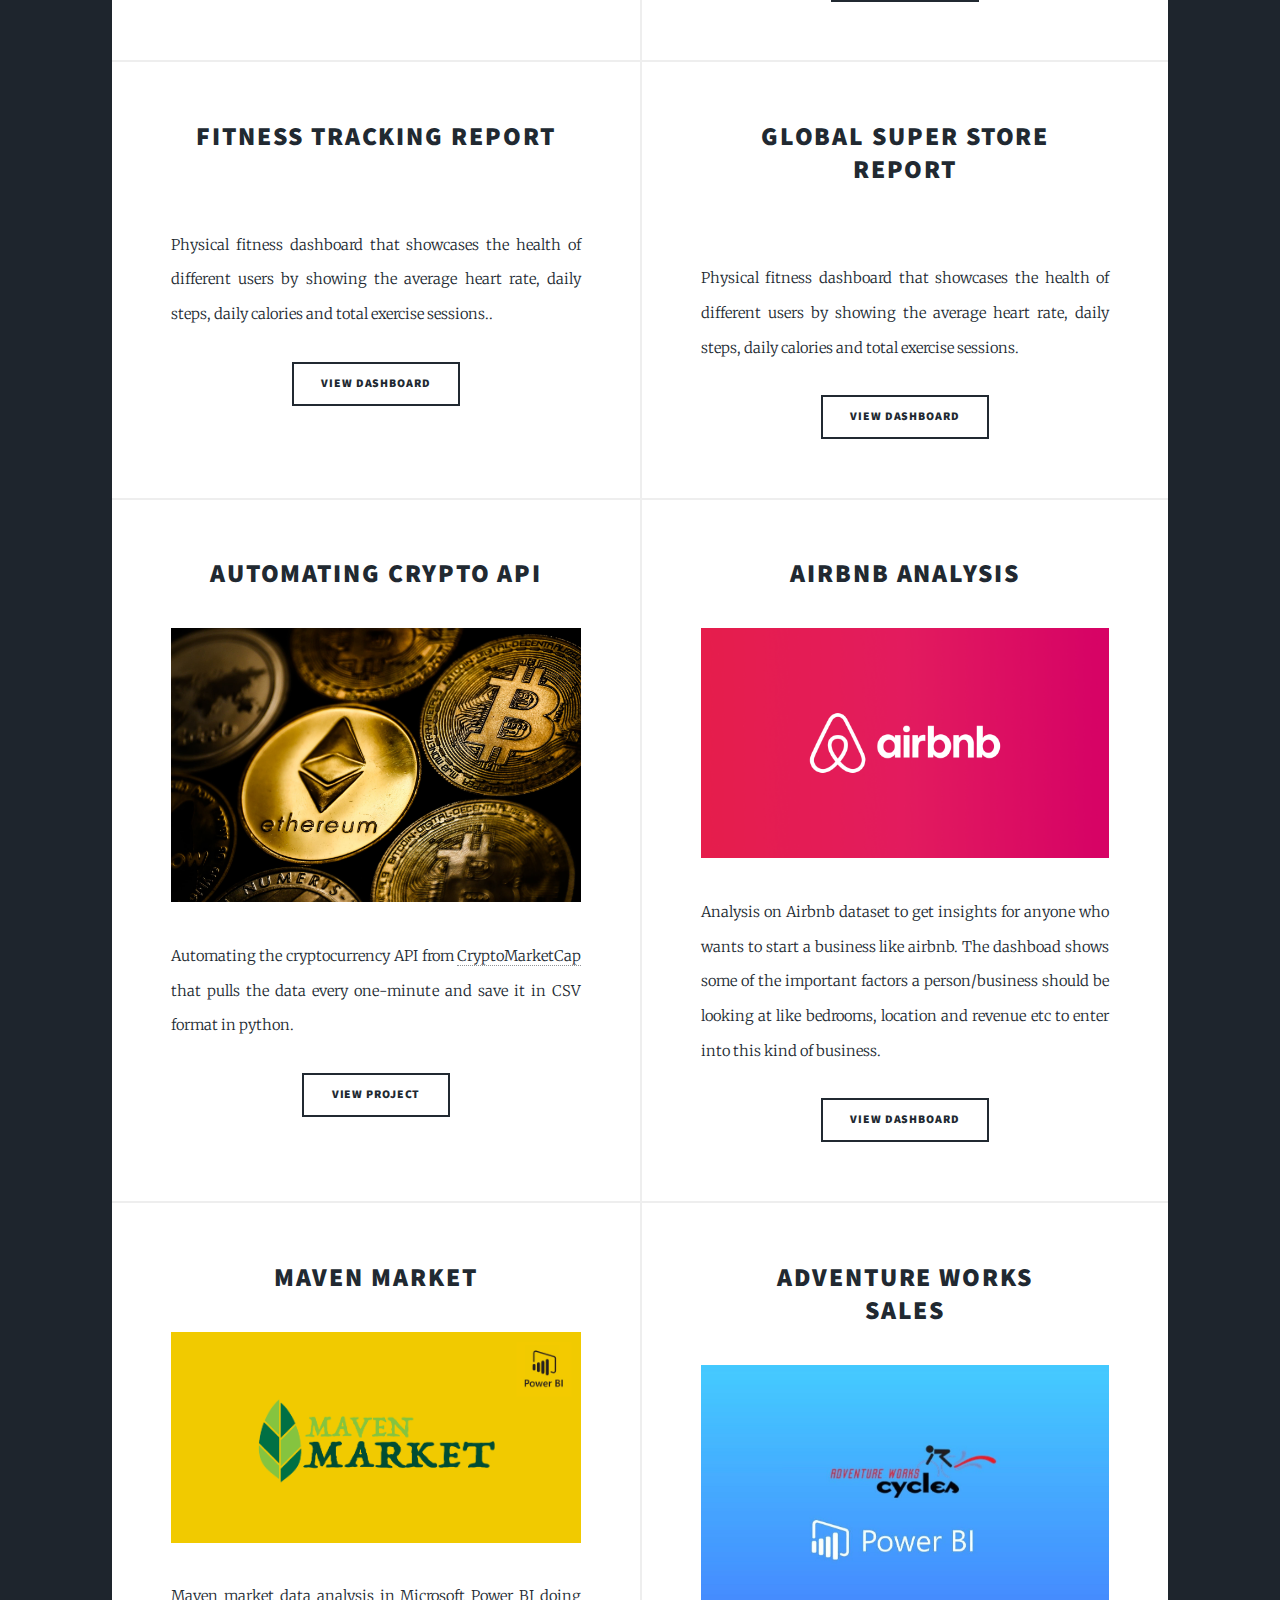
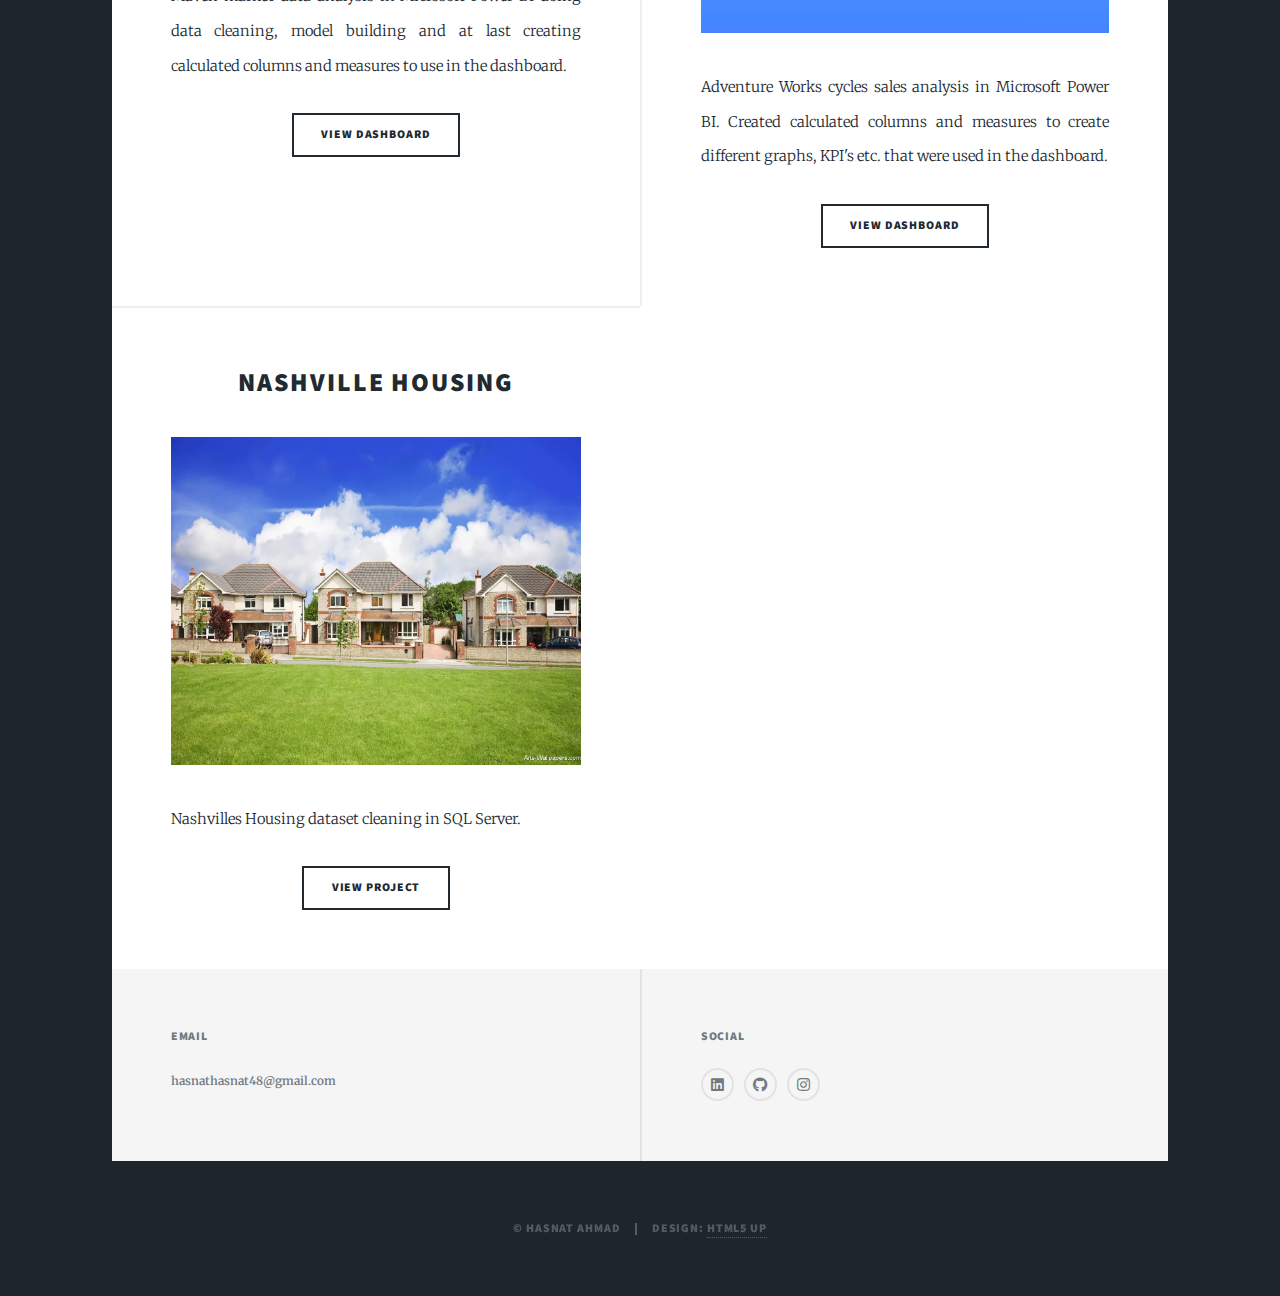
==== commit 36309e02: "Add files via upload" ====
--- a/index.html
+++ b/index.html
@@ -81,6 +81,27 @@
 								</article>
 								<article>
 									<header>
+										<h2><a >Fitness Tracking Report</a></h2>
+									</header>
+									<a class="image fit"><img src="images/fitness.PNG" alt="" /></a>
+									<p>Physical fitness dashboard that showcases the health of different users by showing the average heart rate, daily steps, daily calories and total exercise sessions..</p>
+									<ul class="actions special">
+										<li><a href="https://app.powerbi.com/view?r=eyJrIjoiYzQwMjUzYmEtMWMxYy00M2M4LWE2ZDQtMDg3NDNkNmM4NGUwIiwidCI6Ijc1ZGYwOTZjLThiNzItNDhlNC05YjkxLWNiZjc5ZDg3ZWUzYSIsImMiOjl9&pageName=ReportSectiona806a41f3d3542626aea" target="_blank" class="button">View Dashboard</a></li>
+									</ul>
+								</article>
+
+								<article>
+									<header>
+										<h2><a >GLOBAL SUPER STORE<br> REPORT</a></h2>
+									</header>
+									<a class="image fit"><img src="images/global.PNG" alt="" /></a>
+									<p>Physical fitness dashboard that showcases the health of different users by showing the average heart rate, daily steps, daily calories and total exercise sessions.</p>
+									<ul class="actions special">
+										<li><a href="https://app.powerbi.com/view?r=eyJrIjoiOWI2OGU3NTctNGZmZS00ZTEzLTk1MDYtYWU1OGU1NzAzZDAxIiwidCI6Ijc1ZGYwOTZjLThiNzItNDhlNC05YjkxLWNiZjc5ZDg3ZWUzYSIsImMiOjl9&pageName=ReportSection" class="button" target="_blank">View Dashboard</a></li>
+									</ul>
+								</article>
+								<article>
+									<header>
 										<h2><a >Automating Crypto API</a></h2>
 									</header>
 									<a class="image fit"><img src="images/crypto.jpg" alt="" /></a>
@@ -104,9 +125,9 @@
 										<h2><a>Maven Market</a></h2>
 									</header>
 									<a class="image fit"><img src="images/maven.jpg" alt="" /></a>
-									<p>Maven market data analysis in Microsoft PowerBI doing data cleaning, model building and at last creating calculated columns and measures to use in the dashboard.</p>
+									<p>Maven market data analysis in Microsoft Power BI doing data cleaning, model building and at last creating calculated columns and measures to use in the dashboard.</p>
 									<ul class="actions special">
-										<li><a href="powerBI.html" class="button">View  Dashboard</a></li>
+										<li><a href="https://app.powerbi.com/view?r=eyJrIjoiNDEyZjVhN2ItZmE4YS00OGI0LTg3MWItNDMwZTlmMTYwMTAyIiwidCI6Ijc1ZGYwOTZjLThiNzItNDhlNC05YjkxLWNiZjc5ZDg3ZWUzYSIsImMiOjl9&pageName=ReportSection" class="button" target="blan">View  Dashboard</a></li>
 									</ul>
 								</article>
 								<article>
@@ -114,9 +135,9 @@
 										<h2><a>Adventure Works<br> Sales</a></h2>
 									</header>
 									<a class="image fit"><img src="images/AdventureWorks.jpg" /></a>
-									<p>Adventure Works cycles sales analyis in Microsoft PowerBI. Created calculated columns and measures to create different graphs, KPI's etc that were used in the dashboard.</p>
+									<p>Adventure Works cycles sales analysis in Microsoft Power BI. Created calculated columns and measures to create different graphs, KPI's etc. that were used in the dashboard.</p>
 									<ul class="actions special">
-										<li><a href="powerBI.html" class="button">View  Dashboard</a></li>
+										<li><a href="https://app.powerbi.com/view?r=eyJrIjoiZTI1ZjA3OGYtZTk3NC00NDBiLTkwMzctODY5Y2FlNWMzMWI2IiwidCI6Ijc1ZGYwOTZjLThiNzItNDhlNC05YjkxLWNiZjc5ZDg3ZWUzYSIsImMiOjl9&pageName=ReportSection" class="button" target="_blank">View  Dashboard</a></li>
 									</ul>
 								</article>
 								<article>
